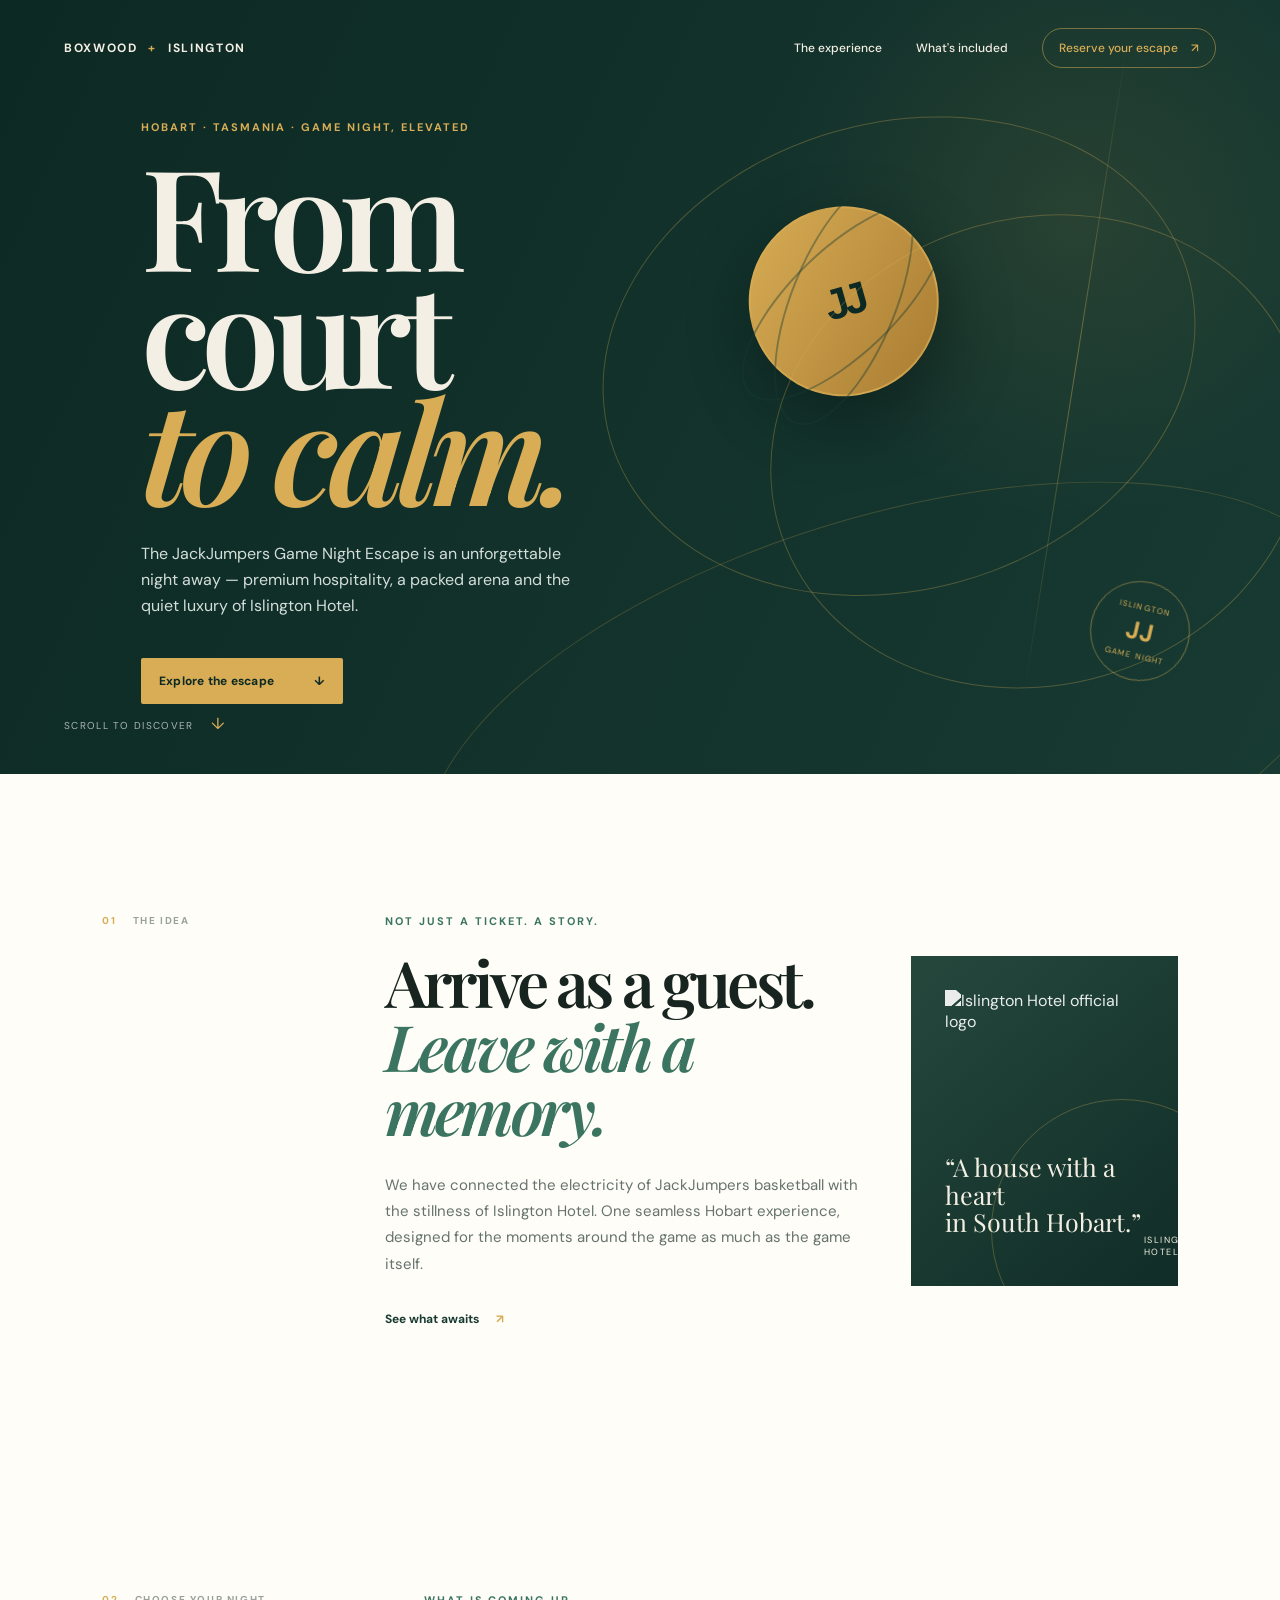
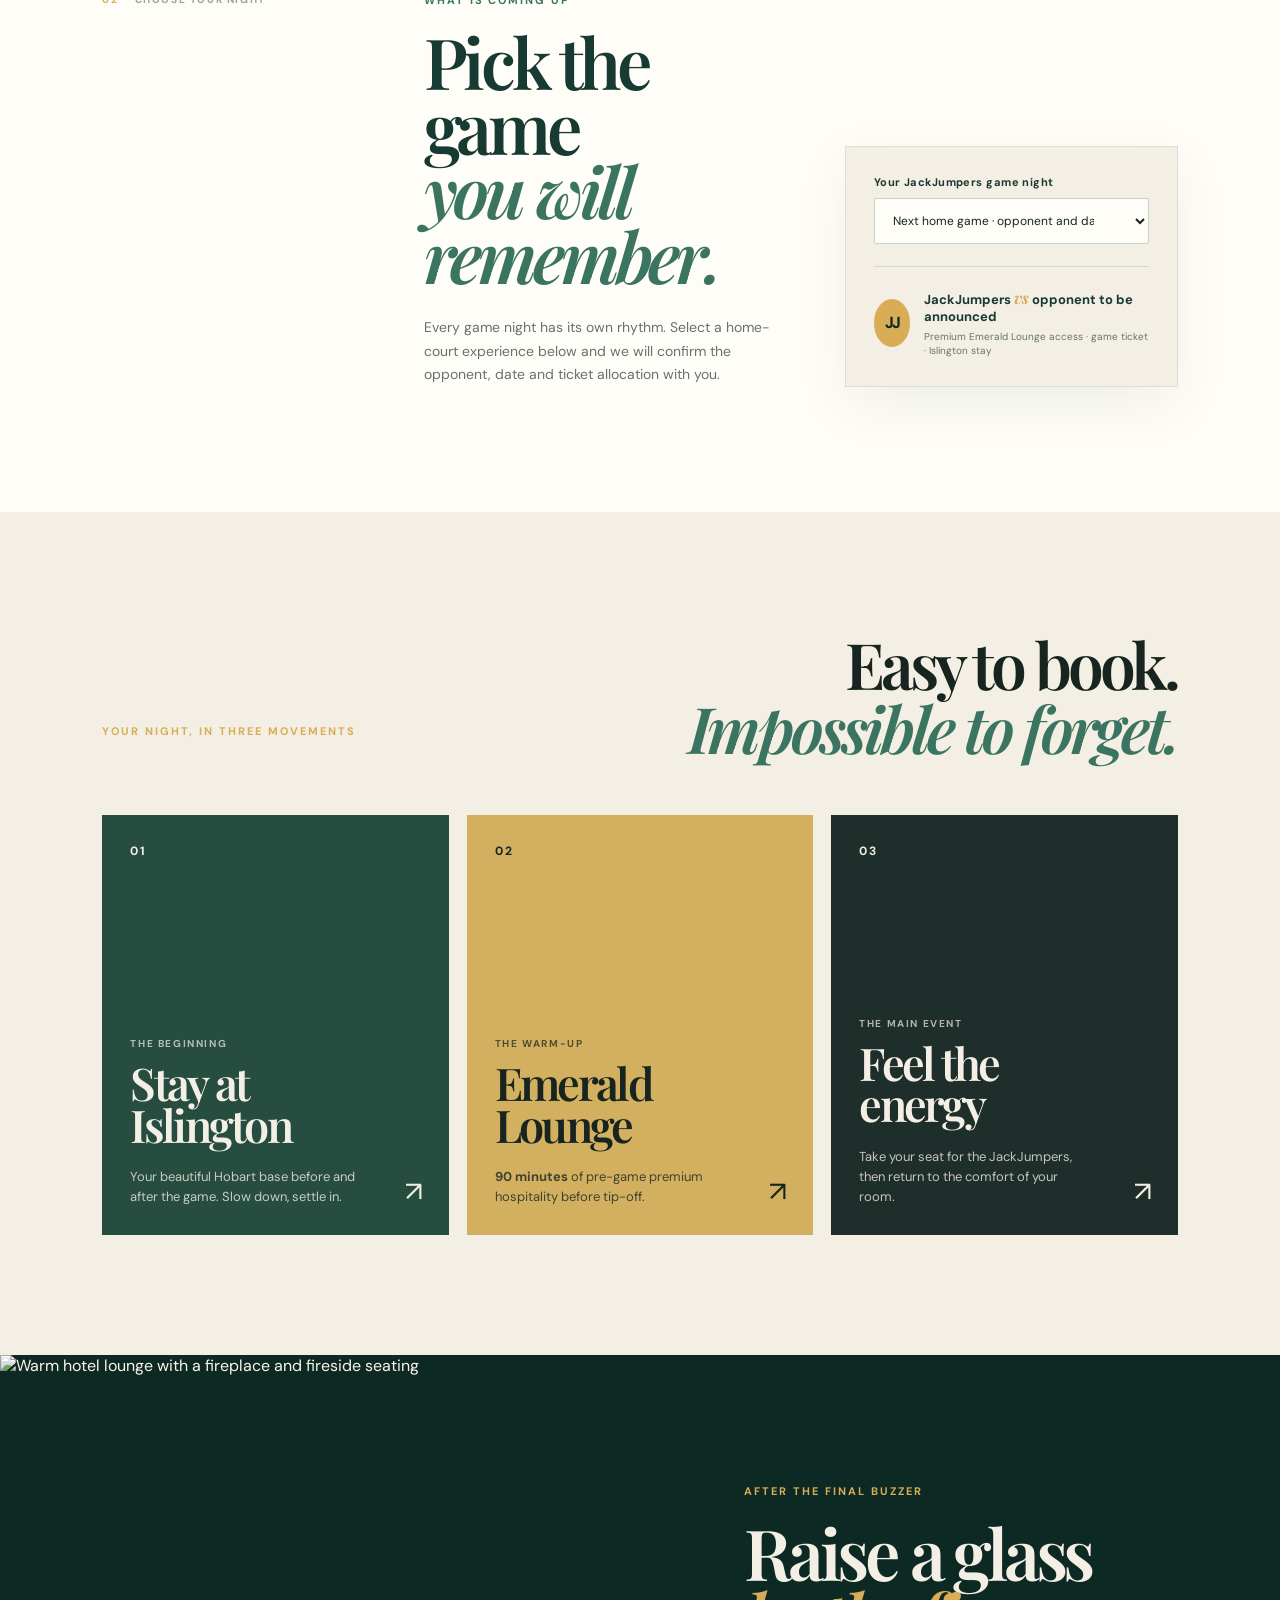
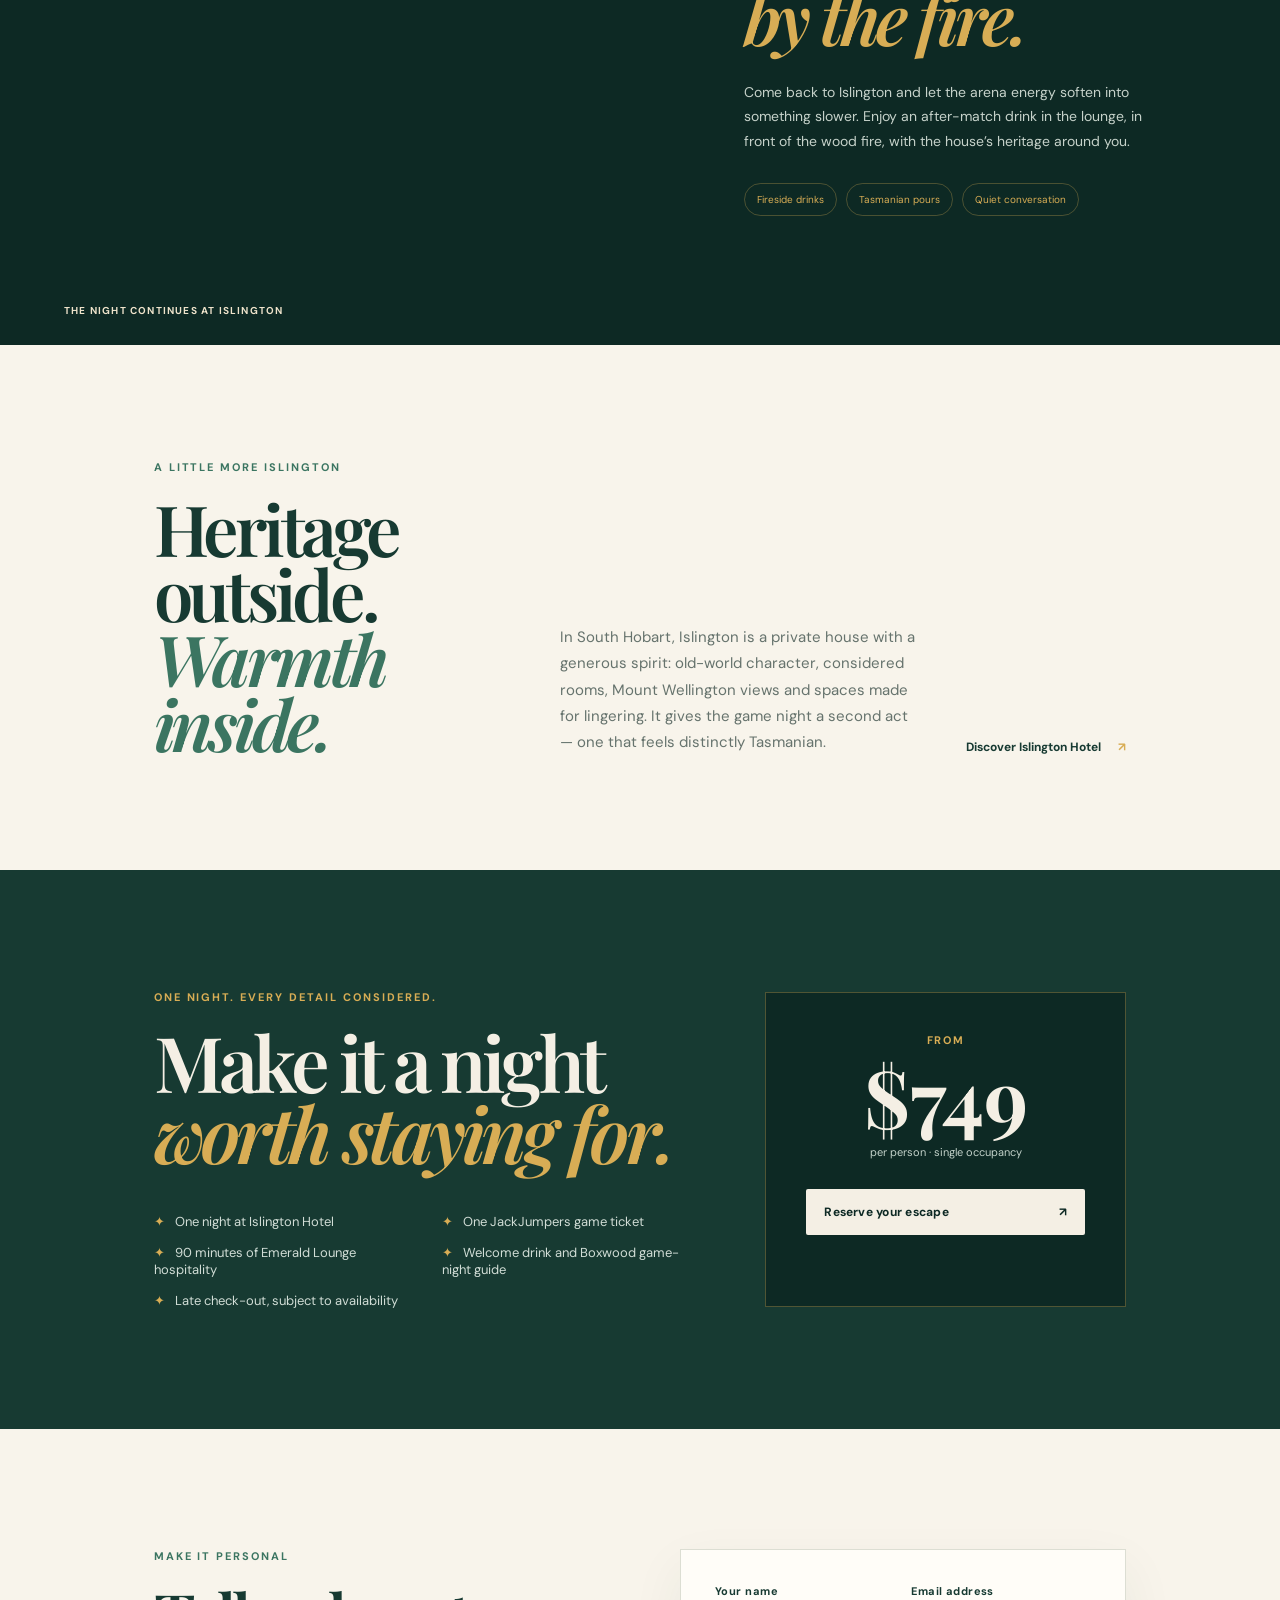
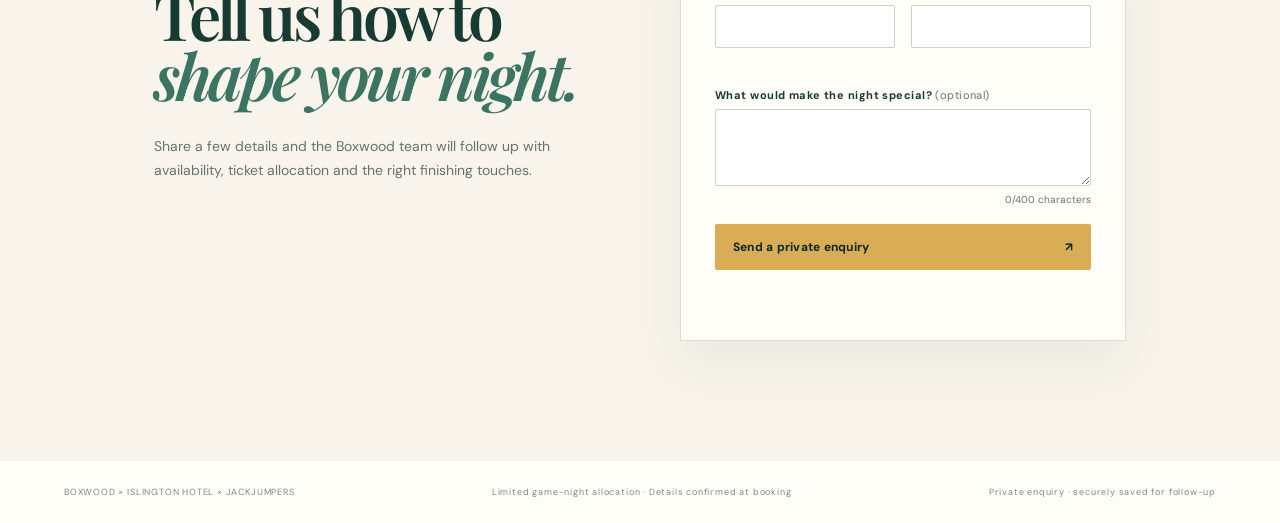
==== index.html @ bf17a595 "Add SQLite enquiry backend Connect the Boxwood booking form to an ASP.NET Core Minimal API with serv" ====
<!doctype html>
<html lang="en">
  <head>
    <meta charset="UTF-8" />
    <meta name="viewport" content="width=device-width, initial-scale=1.0" />
    <meta name="description" content="From Court to Calm — the Boxwood x Islington Hotel JackJumpers Game Night Escape." />
    <title>From Court to Calm | Boxwood x Islington</title>
    <link rel="preconnect" href="https://fonts.googleapis.com" />
    <link rel="preconnect" href="https://fonts.gstatic.com" crossorigin />
    <link href="https://fonts.googleapis.com/css2?family=DM+Sans:wght@400;500;700&family=Playfair+Display:ital,wght@0,600;1,600&display=swap" rel="stylesheet" />
    <link rel="stylesheet" href="styles.css" />
    <script src="https://unpkg.com/lenis@1.3.8/dist/lenis.min.js" defer></script>
    <script src="script.js" defer></script>
  </head>
  <body>
    <header class="site-header">
      <a class="wordmark" href="#top" aria-label="Boxwood home">BOXWOOD <span>+</span> ISLINGTON</a>
      <nav aria-label="Main navigation">
        <a href="#experience">The experience</a>
        <a href="#included">What's included</a>
        <a class="nav-cta" href="#book">Reserve your escape <span>↗</span></a>
      </nav>
      <button class="menu-toggle" aria-label="Open menu" aria-expanded="false">☰</button>
    </header>

    <main id="top">
      <section class="hero">
        <div class="hero-art" aria-hidden="true">
          <div class="ball"><span>JJ</span></div>
          <div class="arc arc-one"></div>
          <div class="arc arc-two"></div>
          <div class="court-line"></div>
        </div>
        <div class="hero-copy reveal">
          <p class="eyebrow">Hobart · Tasmania · Game night, elevated</p>
          <h1>From court<br /><em>to calm.</em></h1>
          <p class="hero-intro">The JackJumpers Game Night Escape is an unforgettable night away — premium hospitality, a packed arena and the quiet luxury of Islington Hotel.</p>
          <a class="button button-gold" href="#book">Explore the escape <span>↓</span></a>
        </div>
        <div class="hero-stamp" aria-hidden="true"><span>ISLINGTON</span><strong>JJ</strong><span>GAME NIGHT</span></div>
        <p class="scroll-note">Scroll to discover <span>↓</span></p>
      </section>

      <section class="experience section-grid reveal" id="experience">
        <div class="section-label"><span>01</span><span>The idea</span></div>
        <div class="experience-copy">
          <p class="eyebrow green">Not just a ticket. A story.</p>
          <h2>Arrive as a guest.<br /><em>Leave with a memory.</em></h2>
          <p>We have connected the electricity of JackJumpers basketball with the stillness of Islington Hotel. One seamless Hobart experience, designed for the moments around the game as much as the game itself.</p>
          <a class="text-link" href="#included">See what awaits <span>↗</span></a>
        </div>
        <div class="islington-card">
          <img src="https://images.squarespace-cdn.com/content/v1/5853554e8419c2efa90587f4/e0ce1698-8dfa-4bff-8adf-97df4ad85c17/logo-mark.png" alt="Islington Hotel official logo" />
          <p>“A house with a heart<br />in South Hobart.”</p>
          <span>ISLINGTON HOTEL</span>
        </div>
      </section>

      <section class="games-section reveal" id="games" aria-labelledby="games-title">
        <div class="section-label"><span>02</span><span>Choose your night</span></div>
        <div class="games-heading">
          <p class="eyebrow green">What is coming up</p>
          <h2 id="games-title">Pick the game<br /><em>you will remember.</em></h2>
          <p>Every game night has its own rhythm. Select a home-court experience below and we will confirm the opponent, date and ticket allocation with you.</p>
        </div>
        <div class="game-picker">
          <label for="game-choice">Your JackJumpers game night</label>
          <select id="game-choice">
            <option value="next">Next home game · opponent and date to be announced</option>
            <option value="future">A future JackJumpers home game · enquire for dates</option>
          </select>
          <div class="game-detail" id="game-detail" aria-live="polite">
            <span class="game-badge">JJ</span>
            <div><strong>JackJumpers <i>vs</i> opponent to be announced</strong><small>Premium Emerald Lounge access · game ticket · Islington stay</small></div>
          </div>
        </div>
      </section>

      <section class="journey" id="included">
        <div class="journey-heading">
          <p class="eyebrow">Your night, in three movements</p>
          <h2>Easy to book.<br /><em>Impossible to forget.</em></h2>
        </div>
        <div class="journey-grid">
          <article class="journey-card card-stay spotlight-card reveal">
            <div class="card-number">01</div>
            <div><p class="card-kicker">The beginning</p><h3>Stay at<br />Islington</h3><p class="card-body">Your beautiful Hobart base before and after the game. Slow down, settle in.</p></div>
            <span class="card-arrow">↗</span>
          </article>
          <article class="journey-card card-lounge spotlight-card reveal">
            <div class="card-number">02</div>
            <div><p class="card-kicker">The warm-up</p><h3>Emerald<br />Lounge</h3><p class="card-body"><strong>90 minutes</strong> of pre-game premium hospitality before tip-off.</p></div>
            <span class="card-arrow">↗</span>
          </article>
          <article class="journey-card card-game spotlight-card reveal">
            <div class="card-number">03</div>
            <div><p class="card-kicker">The main event</p><h3>Feel the<br />energy</h3><p class="card-body">Take your seat for the JackJumpers, then return to the comfort of your room.</p></div>
            <span class="card-arrow">↗</span>
          </article>
        </div>
      </section>

      <section class="fireside-section reveal" aria-labelledby="fireside-title">
        <div class="fireside-image">
          <img src="https://images.unsplash.com/photo-1600566753086-00f18fb6b3ea?auto=format&fit=crop&w=1400&q=85" alt="Warm hotel lounge with a fireplace and fireside seating" />
          <span class="image-caption">The night continues at Islington</span>
        </div>
        <div class="fireside-copy">
          <p class="eyebrow">After the final buzzer</p>
          <h2 id="fireside-title">Raise a glass<br /><em>by the fire.</em></h2>
          <p>Come back to Islington and let the arena energy soften into something slower. Enjoy an after-match drink in the lounge, in front of the wood fire, with the house’s heritage around you.</p>
          <div class="fireside-notes"><span>Fireside drinks</span><span>Tasmanian pours</span><span>Quiet conversation</span></div>
        </div>
      </section>

      <section class="islington-story reveal" aria-labelledby="story-title">
        <div>
          <p class="eyebrow green">A little more Islington</p>
          <h2 id="story-title">Heritage outside.<br /><em>Warmth inside.</em></h2>
        </div>
        <p>In South Hobart, Islington is a private house with a generous spirit: old-world character, considered rooms, Mount Wellington views and spaces made for lingering. It gives the game night a second act — one that feels distinctly Tasmanian.</p>
        <a class="text-link" href="https://www.islingtonhotel.com" target="_blank" rel="noreferrer">Discover Islington Hotel <span>↗</span></a>
      </section>

      <section class="offer reveal" id="book">
        <div>
          <p class="eyebrow">One night. Every detail considered.</p>
          <h2>Make it a night<br /><em>worth staying for.</em></h2>
          <ul>
            <li>One night at Islington Hotel</li>
            <li>One JackJumpers game ticket</li>
            <li>90 minutes of Emerald Lounge hospitality</li>
            <li>Welcome drink and Boxwood game-night guide</li>
            <li>Late check-out, subject to availability</li>
          </ul>
        </div>
        <div class="price-card">
          <span>From</span><strong>$749</strong><small>per person · single occupancy</small>
          <button class="button button-light" type="button" id="reserve-button">Reserve your escape <span>↗</span></button>
          <p class="reserve-message" id="reserve-message" role="status" aria-live="polite"></p>
        </div>
      </section>
      <section class="booking-panel reveal" aria-labelledby="booking-title">
        <div>
          <p class="eyebrow green">Make it personal</p>
          <h2 id="booking-title">Tell us how to<br /><em>shape your night.</em></h2>
          <p class="booking-intro">Share a few details and the Boxwood team will follow up with availability, ticket allocation and the right finishing touches.</p>
        </div>
        <form class="booking-form" id="booking-form" novalidate>
          <div class="field">
            <label for="guest-name">Your name</label>
            <input id="guest-name" name="guestName" autocomplete="name" required minlength="2" maxlength="80" />
            <span class="input-error" id="guest-name-error"></span>
          </div>
          <div class="field">
            <label for="guest-email">Email address</label>
            <input id="guest-email" name="guestEmail" type="email" autocomplete="email" required maxlength="120" />
            <span class="input-error" id="guest-email-error"></span>
          </div>
          <div class="field field-wide">
            <label for="guest-note">What would make the night special? <span>(optional)</span></label>
            <textarea id="guest-note" name="guestNote" rows="3" maxlength="400"></textarea>
            <span class="input-hint"><span id="note-count">0</span>/400 characters</span>
          </div>
          <button class="button button-gold" type="submit">Send a private enquiry <span>↗</span></button>
          <p class="form-status" id="form-status" role="status" aria-live="polite"></p>
        </form>
      </section>
    </main>
    <footer><span>BOXWOOD × ISLINGTON HOTEL × JACKJUMPERS</span><span>Limited game-night allocation · Details confirmed at booking</span><span>Private enquiry · securely saved for follow-up</span></footer>
  </body>
</html>
---- styles.css ----
:root{--ink:#17241f;--forest:#173a32;--deep:#0d2924;--jade:#3b7561;--gold:#d8ad55;--cream:#f4efe4;--paper:#fffdf8;--muted:#66736d;--line:#dcded3}*{box-sizing:border-box}html{scroll-behavior:smooth}body{margin:0;color:var(--ink);background:var(--paper);font-family:"DM Sans",sans-serif}a{color:inherit;text-decoration:none}button{font:inherit}.site-header{position:absolute;z-index:3;top:0;left:0;display:flex;width:100%;align-items:center;justify-content:space-between;padding:28px clamp(22px,5vw,76px);color:var(--cream)}.wordmark{font-size:12px;font-weight:700;letter-spacing:.14em}.wordmark span{margin:0 6px;color:var(--gold)}nav{display:flex;align-items:center;gap:34px;font-size:12px;font-weight:500}nav a{transition:color .2s ease}nav a:hover{color:var(--gold)}.nav-cta{padding:11px 16px;border:1px solid #d8ad5580;border-radius:30px;color:var(--gold)}.nav-cta span{margin-left:10px}.menu-toggle{display:none;color:var(--cream);background:none;border:0;font-size:22px}.hero{position:relative;display:flex;min-height:760px;align-items:center;overflow:hidden;padding:120px clamp(22px,11vw,170px) 70px;color:var(--cream);background:radial-gradient(circle at 84% 28%,#d8ad551a,transparent 25%),linear-gradient(115deg,var(--deep),var(--forest))}.hero:after{position:absolute;right:-7%;bottom:-22%;width:75%;height:55%;border:1px solid #d8ad5538;border-radius:50%;content:"";transform:rotate(-17deg)}.hero-copy{position:relative;z-index:2;width:min(560px,100%)}.eyebrow{margin:0 0 22px;color:var(--gold);font-size:11px;font-weight:700;letter-spacing:.18em;text-transform:uppercase}.eyebrow.green{color:var(--jade)}h1,h2,h3{margin:0;font-family:"Playfair Display",serif;font-weight:600;letter-spacing:-.06em}h1{font-size:clamp(72px,11vw,145px);line-height:.83}h1 em,h2 em{color:var(--gold);font-style:italic}.hero-intro{max-width:450px;margin:34px 0 38px;color:#d4ded8;font-size:16px;line-height:1.65}.button{display:inline-flex;align-items:center;justify-content:space-between;gap:40px;padding:15px 18px;border:0;border-radius:2px;cursor:pointer;font-size:12px;font-weight:700;letter-spacing:.02em;transition:transform .25s ease,background .25s ease,box-shadow .25s ease}.button:hover{transform:translateY(-3px);box-shadow:0 12px 24px #0002}.button-gold{color:var(--deep);background:var(--gold)}.button-gold:hover{background:#ebc875}.hero-art{position:absolute;right:5%;width:min(47vw,650px);height:650px;transform:rotate(-16deg)}.ball{position:absolute;top:16%;left:28%;display:grid;width:190px;height:190px;place-items:center;border:2px solid #d8ad55aa;border-radius:50%;background:linear-gradient(135deg,#d8ad55,#a87b31);box-shadow:0 25px 70px #0005;color:var(--deep);font-family:Arial;font-size:43px;font-weight:800;letter-spacing:-.1em;transition:transform .6s cubic-bezier(.2,.8,.2,1)}.hero:hover .ball{transform:translate(12px,-18px) rotate(18deg)}.ball:before,.ball:after{position:absolute;content:"";border:2px solid #173a3266;border-radius:50%}.ball:before{width:55%;height:140%;transform:rotate(38deg)}.ball:after{width:140%;height:55%;transform:rotate(-28deg)}.arc{position:absolute;border:1px solid #d8ad554d;border-radius:50%}.arc-one{top:5%;left:0;width:100%;height:72%}.arc-two{right:-13%;bottom:3%;width:90%;height:72%}.court-line{position:absolute;top:0;right:22%;width:1px;height:100%;background:linear-gradient(transparent,#d8ad5570,transparent);transform:rotate(25deg)}.hero-stamp{position:absolute;right:7%;bottom:12%;z-index:2;display:flex;width:100px;height:100px;align-items:center;justify-content:center;flex-direction:column;border:1px solid #d8ad5580;border-radius:50%;color:var(--gold);font-size:8px;letter-spacing:.15em;text-align:center;transform:rotate(13deg)}.hero-stamp strong{margin:3px 0;font-size:25px}.scroll-note{position:absolute;bottom:30px;left:clamp(22px,5vw,76px);z-index:2;color:#a9b6af;font-size:10px;letter-spacing:.13em;text-transform:uppercase}.scroll-note span{margin-left:13px;color:var(--gold);font-size:16px}.section-grid{display:grid;grid-template-columns:1fr 2fr 1.1fr;gap:40px;align-items:center;padding:140px clamp(22px,8vw,120px)}.section-label{display:flex;gap:16px;align-self:start;color:#98a19b;font-size:10px;font-weight:700;letter-spacing:.16em;text-transform:uppercase}.section-label span:first-child{color:var(--gold)}.experience-copy h2,.journey-heading h2{font-size:clamp(42px,5vw,70px);line-height:1}.experience-copy h2 em,.journey-heading h2 em{color:var(--jade)}.experience-copy>p:not(.eyebrow){max-width:510px;margin:30px 0;color:var(--muted);font-size:15px;line-height:1.75}.text-link{color:var(--forest);font-size:12px;font-weight:700}.text-link span{margin-left:14px;color:var(--gold)}.islington-card{position:relative;min-height:330px;padding:34px;color:var(--cream);overflow:hidden;background:linear-gradient(140deg,#25483d,#102d27)}.islington-card:after{position:absolute;right:-75px;bottom:-75px;width:260px;height:260px;border:1px solid #d8ad554c;border-radius:50%;content:""}.islington-card img{width:100px;filter:brightness(0) invert(1);opacity:.9}.islington-card p{position:absolute;bottom:50px;margin:0;font-family:"Playfair Display",serif;font-size:25px;line-height:1.1}.islington-card span{position:absolute;bottom:28px;font-size:9px;letter-spacing:.17em}.journey{padding:120px clamp(22px,8vw,120px);background:var(--cream)}.journey-heading{display:flex;align-items:end;justify-content:space-between;margin-bottom:55px}.journey-heading h2{text-align:right}.journey-grid{display:grid;grid-template-columns:repeat(3,1fr);gap:18px}.journey-card{position:relative;display:flex;min-height:420px;flex-direction:column;justify-content:space-between;padding:28px;overflow:hidden;transition:transform .3s ease,box-shadow .3s ease}.journey-card:hover{transform:translateY(-10px);box-shadow:0 22px 35px #173a321c}.card-stay{color:var(--cream);background:#274d40}.card-lounge{color:var(--ink);background:#d2b060}.card-game{color:var(--cream);background:#1e2e2a}.card-number{font-size:12px;font-weight:700;letter-spacing:.15em}.card-kicker{margin:0 0 12px;font-size:10px;font-weight:700;letter-spacing:.16em;text-transform:uppercase;opacity:.7}.journey-card h3{font-size:45px;line-height:.92}.card-body{max-width:230px;margin:22px 0 0;font-size:13px;line-height:1.55;opacity:.78}.card-arrow{position:absolute;right:27px;bottom:25px;font-size:28px;transition:transform .3s}.journey-card:hover .card-arrow{transform:translate(5px,-5px)}.offer{display:grid;grid-template-columns:1.5fr 1fr;gap:70px;align-items:center;padding:120px clamp(22px,12vw,190px);color:var(--cream);background:var(--forest)}.offer h2{font-size:clamp(48px,6vw,84px);line-height:.92}.offer ul{display:grid;grid-template-columns:1fr 1fr;gap:14px 35px;margin:45px 0 0;padding:0;list-style:none;color:#d1ddd6;font-size:13px}.offer li:before{margin-right:10px;color:var(--gold);content:"✦"}.price-card{padding:40px;text-align:center;border:1px solid #d8ad5554;background:#0d2924}.price-card>span{display:block;color:var(--gold);font-size:11px;font-weight:700;letter-spacing:.17em;text-transform:uppercase}.price-card strong{display:block;margin:9px 0;font-family:"Playfair Display",serif;font-size:80px;line-height:1}.price-card small{display:block;color:#c3d2ca;font-size:11px}.button-light{width:100%;margin-top:30px;color:var(--deep);background:var(--cream)}.reserve-message{min-height:16px;margin:15px 0 0;color:var(--gold);font-size:11px}footer{display:flex;flex-wrap:wrap;justify-content:space-between;gap:12px 20px;padding:25px clamp(22px,5vw,76px);color:#7d8982;font-size:9px;letter-spacing:.09em}footer span{max-width:100%;overflow-wrap:anywhere}.booking-panel{display:grid;grid-template-columns:1fr 1fr;gap:80px;align-items:start;padding:120px clamp(22px,12vw,190px);background:#f8f4eb}.booking-panel h2{font-size:clamp(46px,5vw,72px);line-height:.94;color:var(--forest)}.booking-panel h2 em{color:var(--jade)}.booking-intro{max-width:430px;margin:30px 0 0;color:var(--muted);font-size:14px;line-height:1.7}.booking-form{display:grid;grid-template-columns:1fr 1fr;gap:18px 16px;padding:34px;background:var(--paper);border:1px solid var(--line);box-shadow:0 20px 50px #173a3210}.field{display:grid;gap:7px;min-width:0}.field-wide,.booking-form>button,.form-status{grid-column:1/-1}.booking-form label{color:var(--forest);font-size:11px;font-weight:700;letter-spacing:.04em}.booking-form label span{color:var(--muted);font-weight:400}.booking-form input,.booking-form textarea{width:100%;padding:12px 13px;color:var(--ink);background:#fff;border:1px solid #ccd3ca;border-radius:2px;font:inherit;font-size:13px;outline:none;resize:vertical}.booking-form input:focus,.booking-form textarea:focus{border-color:var(--jade);box-shadow:0 0 0 4px #3b75611c}.booking-form input[aria-invalid=true],.booking-form textarea[aria-invalid=true]{border-color:#b34c40}.input-error{min-height:15px;color:#b34c40;font-size:10px}.input-hint{color:var(--muted);font-size:10px;text-align:right}.form-status{min-height:18px;margin:0;color:var(--jade);font-size:11px}.form-status.is-error{color:#b34c40}.price-card button:disabled,.booking-form button:disabled{cursor:not-allowed;opacity:.7}.focus-visible:focus-visible,.button:focus-visible,.nav-cta:focus-visible,a:focus-visible{outline:3px solid #d8ad55;outline-offset:4px}@media(max-width:850px){nav{display:none}.site-header nav.is-open{position:absolute;top:72px;right:22px;display:flex;align-items:stretch;flex-direction:column;gap:18px;padding:20px;background:var(--deep);box-shadow:0 15px 30px #0003}.menu-toggle{display:block}.hero{min-height:700px}.hero-art{right:-34%;opacity:.7}.section-grid{grid-template-columns:1fr;padding-top:90px;padding-bottom:90px}.section-label{margin-bottom:-15px}.islington-card{min-height:260px}.journey-heading{display:block}.journey-heading h2{margin-top:30px;text-align:left}.journey-grid{grid-template-columns:1fr}.journey-card{min-height:330px}.offer,.booking-panel{grid-template-columns:1fr;padding-top:90px;padding-bottom:90px}.price-card{max-width:420px}.offer ul{grid-template-columns:1fr}footer{flex-direction:column;line-height:1.5}}@media(max-width:560px){.booking-form{grid-template-columns:1fr}.booking-form label:nth-of-type(3),.booking-form textarea,.booking-form button,.form-status{grid-column:auto}}@media(max-width:480px){.site-header{padding:22px}.wordmark{font-size:10px}.hero{padding:125px 22px 80px}.hero-art{right:-75%;width:500px}.hero-stamp{right:8%;bottom:8%}h1{font-size:72px}.hero-intro{font-size:14px}.section-grid,.journey,.offer,.booking-panel{padding-right:22px;padding-left:22px}.experience-copy h2,.journey-heading h2,.booking-panel h2{font-size:44px}.journey-card h3{font-size:40px}}
@media(prefers-reduced-motion:reduce){html{scroll-behavior:auto}*,*:before,*:after{transition-duration:.01ms!important;animation-duration:.01ms!important;animation-iteration-count:1!important}}
footer{flex-wrap:wrap;gap:12px 20px}footer span{max-width:100%;overflow-wrap:anywhere}
@media(max-width:850px){.games-section{grid-template-columns:1fr;padding-top:90px;padding-bottom:90px}.game-picker{max-width:620px}.fireside-section{grid-template-columns:1fr}.fireside-image{min-height:390px}.fireside-copy{padding:75px 22px}.islington-story{grid-template-columns:1fr;gap:28px;padding-top:85px;padding-bottom:85px}.islington-story .text-link{white-space:normal}}
html,body{overflow-x:clip}
.games-section{display:grid;grid-template-columns:.8fr 1.1fr 1fr;gap:55px;align-items:end;padding:125px clamp(22px,8vw,120px);background:#fffdf8}.games-heading h2,.fireside-copy h2,.islington-story h2{font-size:clamp(46px,5.5vw,78px);line-height:.92;color:var(--forest)}.games-heading h2 em,.fireside-copy h2 em,.islington-story h2 em{color:var(--jade)}.games-heading>p:last-child{max-width:390px;margin:28px 0 0;color:var(--muted);font-size:14px;line-height:1.7}.game-picker{padding:28px;background:var(--cream);border:1px solid var(--line);box-shadow:0 18px 50px #173a3212}.game-picker label{display:block;margin-bottom:9px;color:var(--forest);font-size:11px;font-weight:700;letter-spacing:.04em}.game-picker select{width:100%;padding:13px 38px 13px 14px;color:var(--ink);background:var(--paper);border:1px solid #c9d1c8;border-radius:2px;font:inherit;font-size:12px}.game-detail{display:flex;align-items:center;gap:14px;margin-top:22px;padding-top:20px;border-top:1px solid #d1d8cf}.game-badge{display:grid;width:48px;height:48px;place-items:center;color:var(--deep);border-radius:50%;background:var(--gold);font-weight:800;letter-spacing:-.1em}.game-detail strong{display:block;color:var(--forest);font-size:13px}.game-detail i{color:var(--gold);font-family:"Playfair Display",serif;font-size:16px}.game-detail small{display:block;margin-top:5px;color:var(--muted);font-size:10px;line-height:1.4}.fireside-section{display:grid;grid-template-columns:1.1fr .9fr;min-height:590px;background:var(--deep);color:var(--cream)}.fireside-image{position:relative;min-height:480px;overflow:hidden}.fireside-image:after{position:absolute;inset:0;background:linear-gradient(90deg,transparent 60%,var(--deep)),linear-gradient(0deg,#0d2924aa,transparent 40%);content:""}.fireside-image img{width:100%;height:100%;object-fit:cover;filter:saturate(.75) sepia(.12);transition:transform 1.1s cubic-bezier(.22,1,.36,1)}.fireside-section:hover .fireside-image img{transform:scale(1.06)}.image-caption{position:absolute;z-index:1;bottom:28px;left:clamp(22px,5vw,76px);color:#eee3cb;font-size:10px;font-weight:700;letter-spacing:.12em;text-transform:uppercase}.fireside-copy{display:flex;justify-content:center;flex-direction:column;padding:80px clamp(30px,7vw,110px) 80px 40px}.fireside-copy h2{color:var(--cream)}.fireside-copy h2 em{color:var(--gold)}.fireside-copy>p:not(.eyebrow){max-width:420px;margin:30px 0;color:#c6d2ca;font-size:14px;line-height:1.75}.fireside-notes{display:flex;flex-wrap:wrap;gap:9px}.fireside-notes span{padding:9px 12px;color:var(--gold);border:1px solid #d8ad554d;border-radius:30px;font-size:10px}.islington-story{display:grid;grid-template-columns:1fr 1fr auto;gap:50px;align-items:end;padding:115px clamp(22px,12vw,190px);background:#f8f4eb}.islington-story>p{max-width:430px;margin:0;color:var(--muted);font-size:15px;line-height:1.75}.islington-story .text-link{white-space:nowrap}
.hero-copy.reveal.is-visible .eyebrow,.hero-copy.reveal.is-visible h1,.hero-copy.reveal.is-visible .hero-intro,.hero-copy.reveal.is-visible .button{animation:motion-rise .8s cubic-bezier(.22,1,.36,1) both}.hero-copy.reveal.is-visible h1{animation-delay:.08s}.hero-copy.reveal.is-visible .hero-intro{animation-delay:.16s}.hero-copy.reveal.is-visible .button{animation-delay:.24s}.ball{animation:ball-float 6s ease-in-out infinite}.hero-stamp{animation:stamp-in 1.2s cubic-bezier(.22,1,.36,1) .4s both}@keyframes motion-rise{from{opacity:0;transform:translateY(18px)}to{opacity:1;transform:none}}@keyframes ball-float{0%,100%{margin-top:0}50%{margin-top:-12px}}@keyframes stamp-in{from{opacity:0;transform:rotate(-8deg) scale(.75)}to{opacity:1;transform:rotate(13deg) scale(1)}}
.reveal{opacity:0;transform:translateY(24px);transition:opacity .8s cubic-bezier(.22,1,.36,1),transform .8s cubic-bezier(.22,1,.36,1)}.reveal.is-visible{opacity:1;transform:none}.spotlight-card{--spot-x:50%;--spot-y:50%;isolation:isolate}.spotlight-card:before{position:absolute;z-index:-1;inset:0;background:radial-gradient(circle at var(--spot-x) var(--spot-y),rgba(255,255,255,.2),transparent 34%);content:"";opacity:0;transition:opacity .3s ease}.spotlight-card:hover:before{opacity:1}.spotlight-card:hover{transform:perspective(900px) rotateX(var(--tilt-y,0deg)) rotateY(var(--tilt-x,0deg)) translateY(-10px)}.hero-copy .button,.price-card .button,.booking-form .button{transition:transform .25s cubic-bezier(.22,1,.36,1),background .25s ease,box-shadow .25s ease}.islington-card{transition:transform .45s cubic-bezier(.22,1,.36,1),box-shadow .45s ease}.islington-card:hover{transform:translateY(-8px) rotate(1deg);box-shadow:0 26px 45px #173a3230}
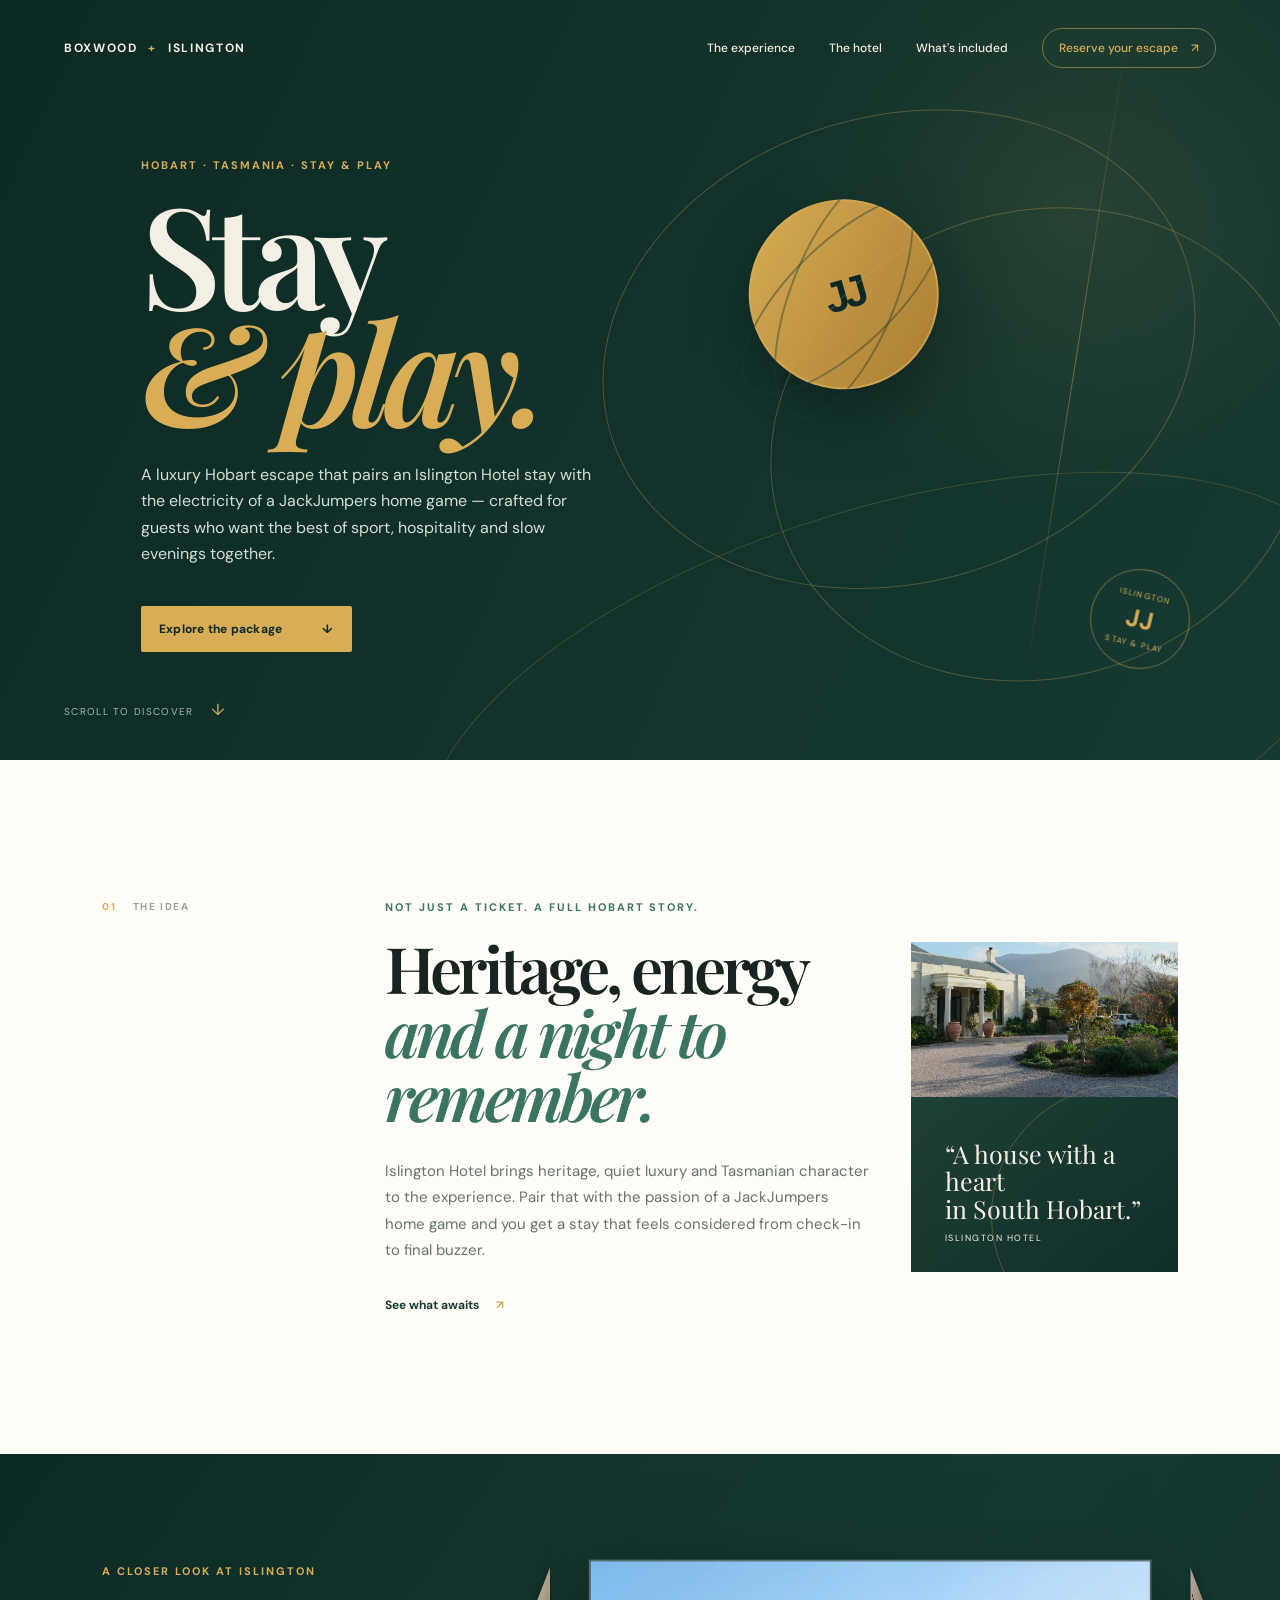
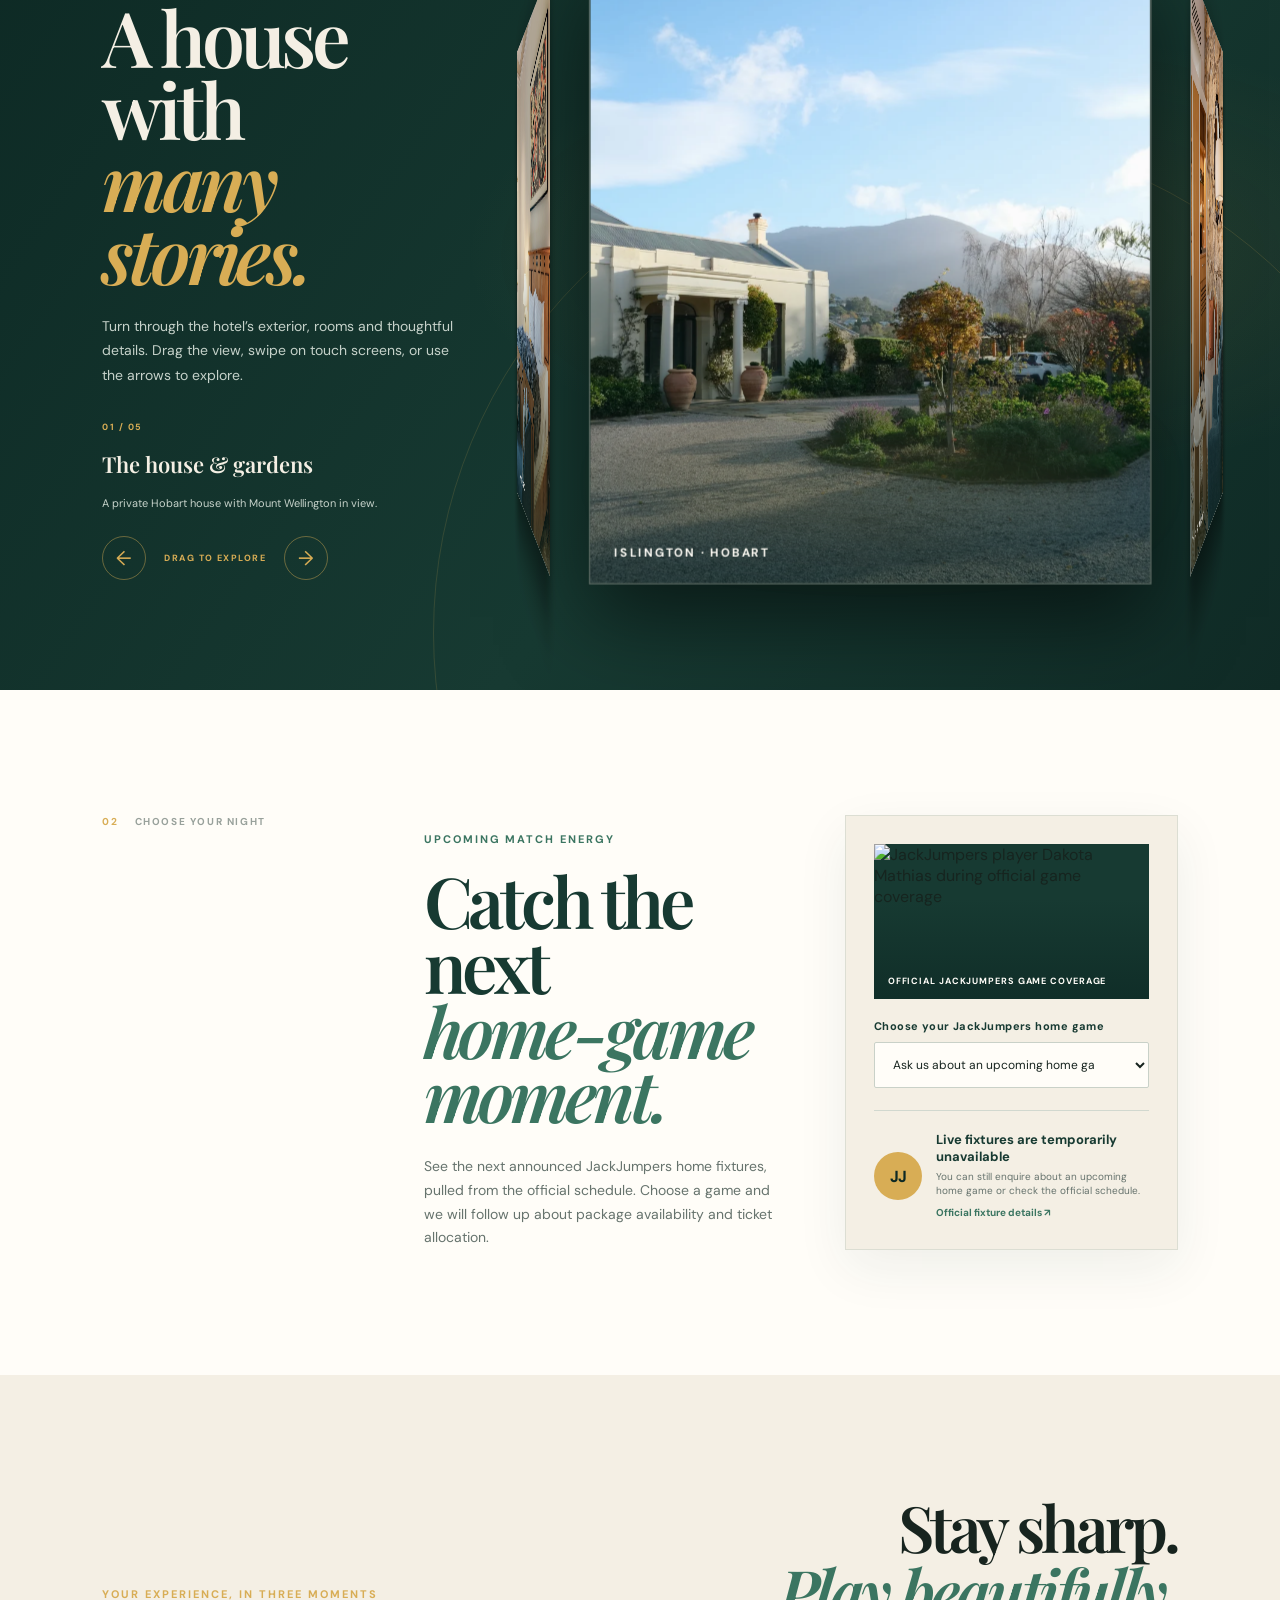
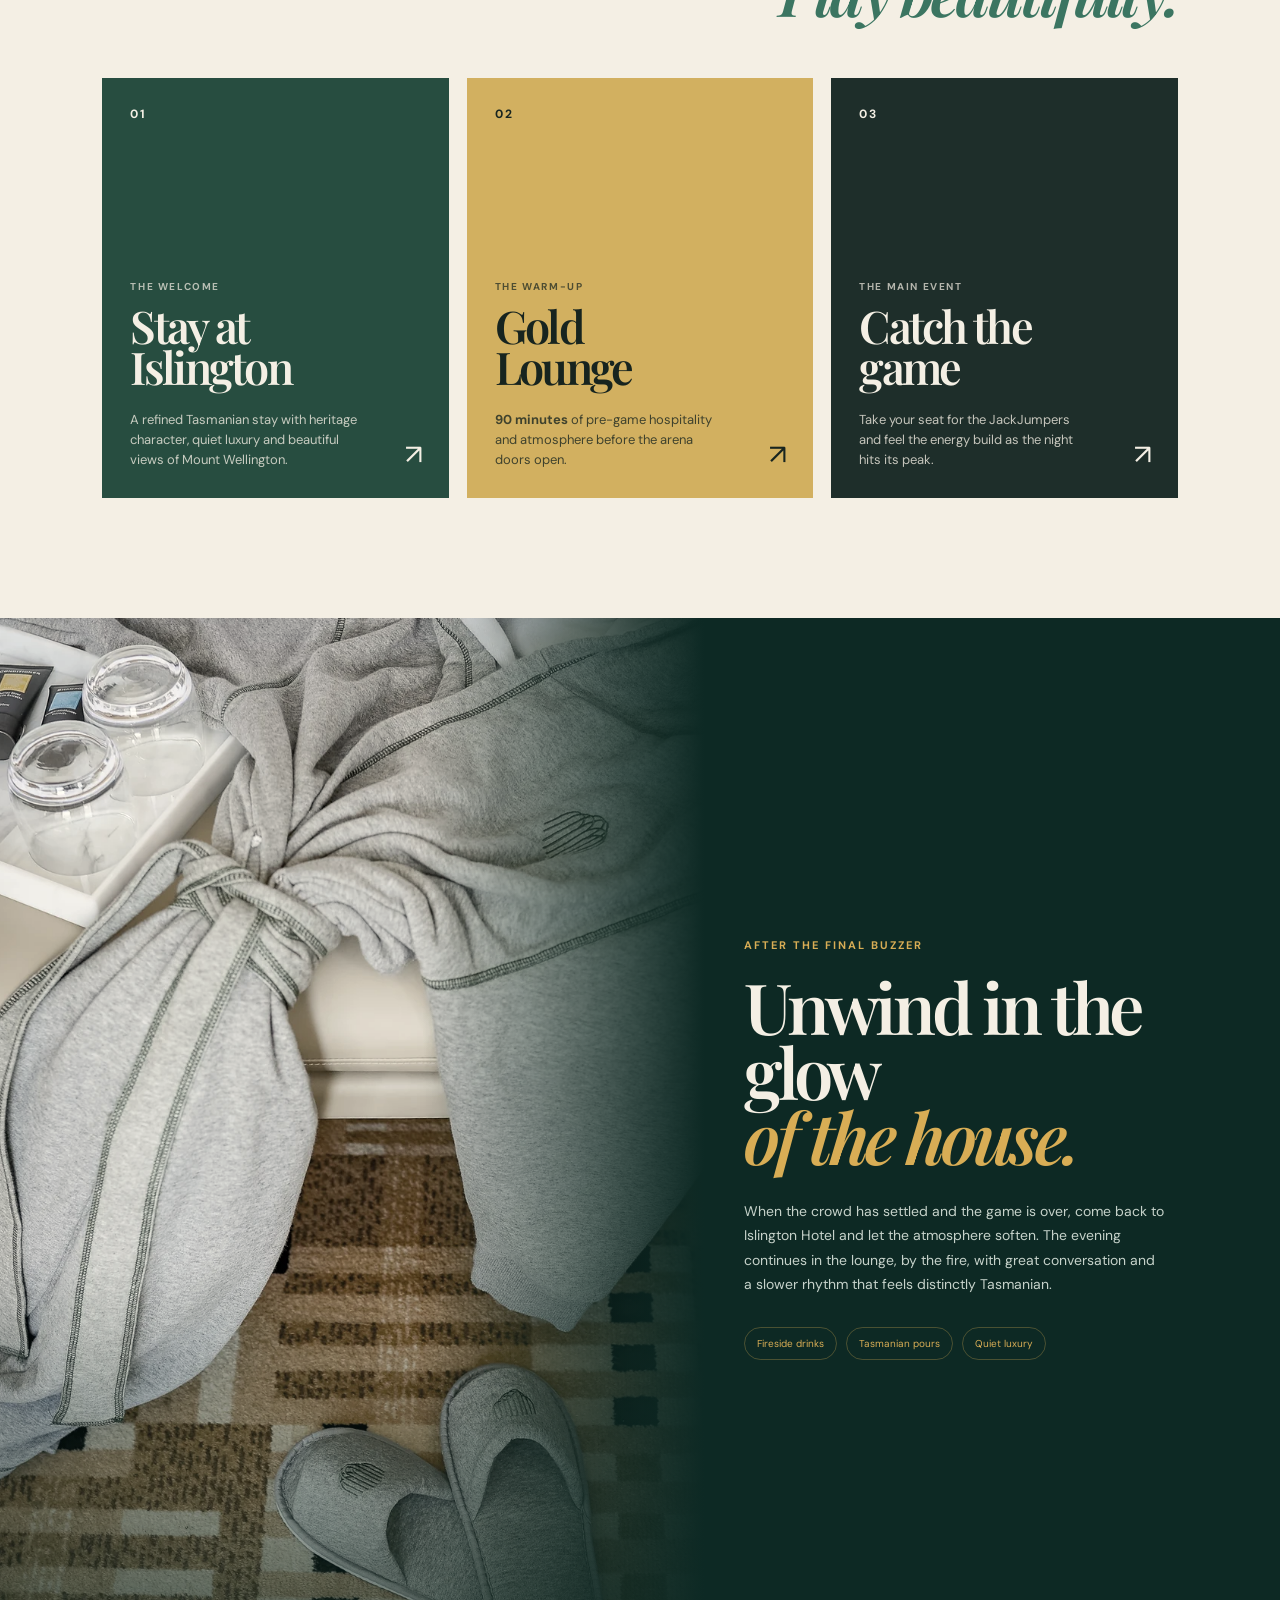
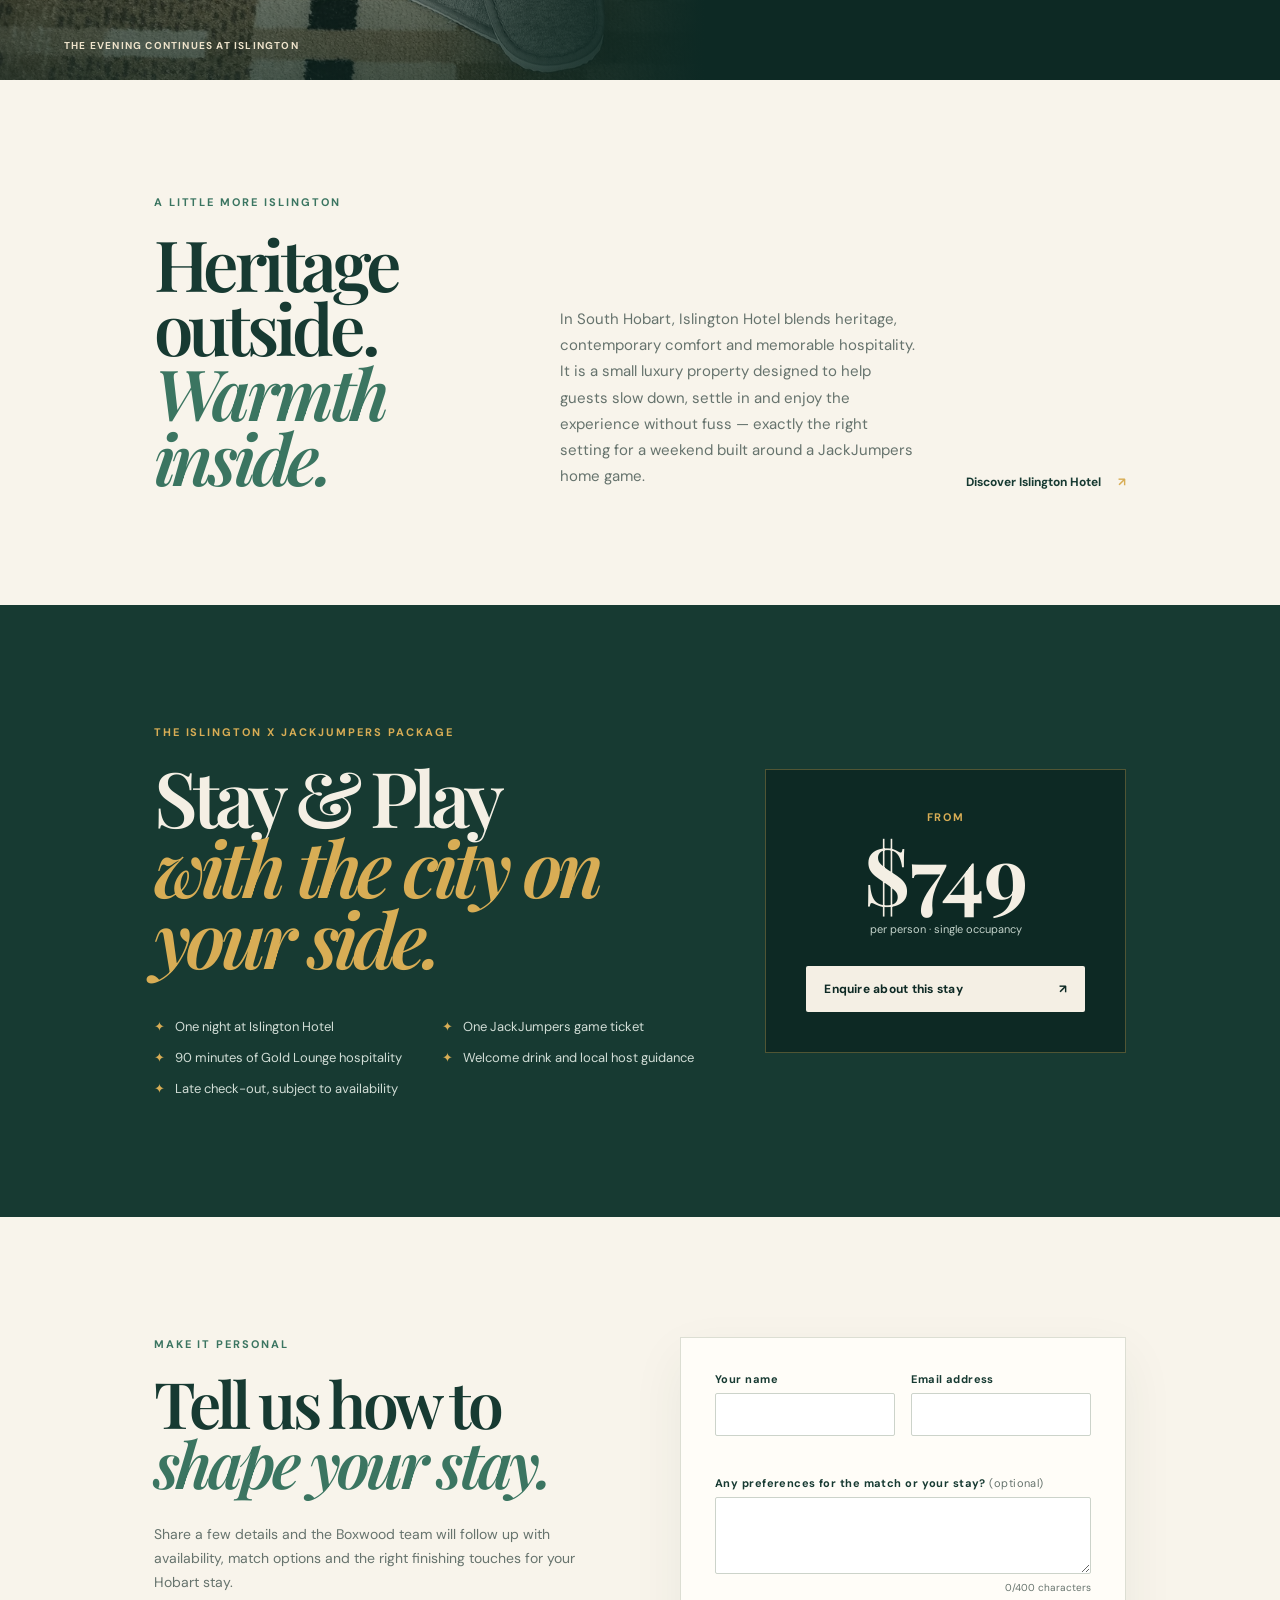
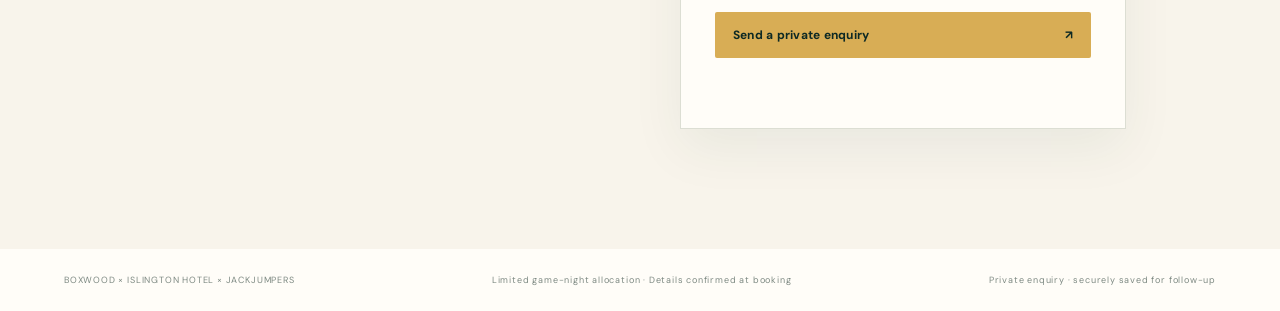
==== commit 00545fda: "Add live fixtures and Islington photo tour Connect upcoming home games and guest enquiries, replace " ====
--- a/index.html
+++ b/index.html
@@ -3,20 +3,22 @@
   <head>
     <meta charset="UTF-8" />
     <meta name="viewport" content="width=device-width, initial-scale=1.0" />
-    <meta name="description" content="From Court to Calm — the Boxwood x Islington Hotel JackJumpers Game Night Escape." />
-    <title>From Court to Calm | Boxwood x Islington</title>
+    <title>Stay & Play | Boxwood x Islington Hotel</title>
+    <meta name="description" content="Stay & Play — a luxury Hobart package combining an Islington Hotel stay with a JackJumpers home-game experience." />
     <link rel="preconnect" href="https://fonts.googleapis.com" />
     <link rel="preconnect" href="https://fonts.gstatic.com" crossorigin />
     <link href="https://fonts.googleapis.com/css2?family=DM+Sans:wght@400;500;700&family=Playfair+Display:ital,wght@0,600;1,600&display=swap" rel="stylesheet" />
-    <link rel="stylesheet" href="styles.css" />
+    <link rel="stylesheet" href="styles.css?v=20260927-hotel" />
+    <link rel="stylesheet" href="hotel-explorer.css?v=20260927-hotel" />
     <script src="https://unpkg.com/lenis@1.3.8/dist/lenis.min.js" defer></script>
-    <script src="script.js" defer></script>
+    <script src="script.js?v=20260927-hotel" defer></script>
   </head>
   <body>
     <header class="site-header">
       <a class="wordmark" href="#top" aria-label="Boxwood home">BOXWOOD <span>+</span> ISLINGTON</a>
       <nav aria-label="Main navigation">
         <a href="#experience">The experience</a>
+        <a href="#hotel">The hotel</a>
         <a href="#included">What's included</a>
         <a class="nav-cta" href="#book">Reserve your escape <span>↗</span></a>
       </nav>
@@ -32,69 +34,117 @@
           <div class="court-line"></div>
         </div>
         <div class="hero-copy reveal">
-          <p class="eyebrow">Hobart · Tasmania · Game night, elevated</p>
-          <h1>From court<br /><em>to calm.</em></h1>
-          <p class="hero-intro">The JackJumpers Game Night Escape is an unforgettable night away — premium hospitality, a packed arena and the quiet luxury of Islington Hotel.</p>
-          <a class="button button-gold" href="#book">Explore the escape <span>↓</span></a>
-        </div>
-        <div class="hero-stamp" aria-hidden="true"><span>ISLINGTON</span><strong>JJ</strong><span>GAME NIGHT</span></div>
+          <p class="eyebrow">Hobart · Tasmania · Stay & Play</p>
+          <h1>Stay<br /><em>&amp; play.</em></h1>
+          <p class="hero-intro">A luxury Hobart escape that pairs an Islington Hotel stay with the electricity of a JackJumpers home game — crafted for guests who want the best of sport, hospitality and slow evenings together.</p>
+          <a class="button button-gold" href="#book">Explore the package <span>↓</span></a>
+        </div>
+        <div class="hero-stamp" aria-hidden="true"><span>ISLINGTON</span><strong>JJ</strong><span>STAY & PLAY</span></div>
         <p class="scroll-note">Scroll to discover <span>↓</span></p>
       </section>
 
       <section class="experience section-grid reveal" id="experience">
         <div class="section-label"><span>01</span><span>The idea</span></div>
         <div class="experience-copy">
-          <p class="eyebrow green">Not just a ticket. A story.</p>
-          <h2>Arrive as a guest.<br /><em>Leave with a memory.</em></h2>
-          <p>We have connected the electricity of JackJumpers basketball with the stillness of Islington Hotel. One seamless Hobart experience, designed for the moments around the game as much as the game itself.</p>
+          <p class="eyebrow green">Not just a ticket. A full Hobart story.</p>
+          <h2>Heritage, energy<br /><em>and a night to remember.</em></h2>
+          <p>Islington Hotel brings heritage, quiet luxury and Tasmanian character to the experience. Pair that with the passion of a JackJumpers home game and you get a stay that feels considered from check-in to final buzzer.</p>
           <a class="text-link" href="#included">See what awaits <span>↗</span></a>
         </div>
         <div class="islington-card">
-          <img src="https://images.squarespace-cdn.com/content/v1/5853554e8419c2efa90587f4/e0ce1698-8dfa-4bff-8adf-97df4ad85c17/logo-mark.png" alt="Islington Hotel official logo" />
+          <img src="assets/islington/islington-exterior.webp" alt="Islington Hotel exterior among its gardens with Mount Wellington beyond" />
           <p>“A house with a heart<br />in South Hobart.”</p>
           <span>ISLINGTON HOTEL</span>
+        </div>
+      </section>
+
+      <section class="hotel-explorer" id="hotel" aria-labelledby="hotel-title">
+        <div class="hotel-explorer-copy">
+          <p class="eyebrow">A closer look at Islington</p>
+          <h2 id="hotel-title">A house with<br /><em>many stories.</em></h2>
+          <p>Turn through the hotel’s exterior, rooms and thoughtful details. Drag the view, swipe on touch screens, or use the arrows to explore.</p>
+          <div class="hotel-view-caption" aria-live="polite">
+            <span id="hotel-view-index">01 / 05</span>
+            <strong id="hotel-view-title">The house & gardens</strong>
+            <small id="hotel-view-description">A private Hobart house with Mount Wellington in view.</small>
+          </div>
+          <div class="hotel-view-controls">
+            <button class="hotel-view-button" id="hotel-view-previous" type="button" aria-label="Previous Islington view">←</button>
+            <span>DRAG TO EXPLORE</span>
+            <button class="hotel-view-button" id="hotel-view-next" type="button" aria-label="Next Islington view">→</button>
+          </div>
+        </div>
+        <div class="hotel-viewer" id="hotel-viewer" role="group" aria-label="Interactive 3D photo tour of Islington Hotel" tabindex="0">
+          <div class="hotel-viewer-scene">
+            <div class="hotel-photo-ring" id="hotel-photo-ring">
+              <figure class="hotel-photo-card" data-title="The house & gardens" data-description="A private Hobart house with Mount Wellington in view.">
+                <img src="assets/islington/islington-exterior.webp" alt="Islington Hotel exterior and garden, with Mount Wellington in the distance" />
+                <figcaption>ISLINGTON · HOBART</figcaption>
+              </figure>
+              <figure class="hotel-photo-card" data-title="The Courtyard Suite" data-description="Stone, timber and a quiet corner to settle into.">
+                <img src="assets/islington/courtyard-suite.webp" alt="The Courtyard Suite sitting room with heritage stone wall and warm timber" />
+                <figcaption>THE COURTYARD SUITE</figcaption>
+              </figure>
+              <figure class="hotel-photo-card" data-title="The Garden Suite" data-description="Unhurried mornings, garden light and a glass shared.">
+                <img src="assets/islington/garden-suite.webp" alt="The Garden Suite lounge with a Tasmanian garden view" />
+                <figcaption>THE GARDEN SUITE</figcaption>
+              </figure>
+              <figure class="hotel-photo-card" data-title="The Wellington Room" data-description="A considered room framed by soft light and mountain views.">
+                <img src="assets/islington/wellington-room.webp" alt="The Wellington Room with a king bed and soft morning light" />
+                <figcaption>THE WELLINGTON ROOM</figcaption>
+              </figure>
+              <figure class="hotel-photo-card" data-title="The Signature Room" data-description="A distinctive retreat with art, colour and thoughtful detail.">
+                <img src="assets/islington/signature-room.webp" alt="The Signature Room with a king bed and colourful Tasmanian artwork" />
+                <figcaption>THE SIGNATURE ROOM</figcaption>
+              </figure>
+            </div>
+          </div>
+          <div class="hotel-viewer-glow" aria-hidden="true"></div>
         </div>
       </section>
 
       <section class="games-section reveal" id="games" aria-labelledby="games-title">
         <div class="section-label"><span>02</span><span>Choose your night</span></div>
         <div class="games-heading">
-          <p class="eyebrow green">What is coming up</p>
-          <h2 id="games-title">Pick the game<br /><em>you will remember.</em></h2>
-          <p>Every game night has its own rhythm. Select a home-court experience below and we will confirm the opponent, date and ticket allocation with you.</p>
+          <p class="eyebrow green">Upcoming match energy</p>
+          <h2 id="games-title">Catch the next<br /><em>home-game moment.</em></h2>
+          <p>See the next announced JackJumpers home fixtures, pulled from the official schedule. Choose a game and we will follow up about package availability and ticket allocation.</p>
         </div>
         <div class="game-picker">
-          <label for="game-choice">Your JackJumpers game night</label>
+          <figure class="game-photo">
+            <img src="https://cdn.prod.website-files.com/689d6c46a57191b7ca73fe9d/6ab3ca2bf5774112c0fec5bf_Dakota%20Mathias.jpg" alt="JackJumpers player Dakota Mathias during official game coverage" loading="lazy" />
+            <figcaption>Official JackJumpers game coverage</figcaption>
+          </figure>
+          <label for="game-choice">Choose your JackJumpers home game</label>
           <select id="game-choice">
-            <option value="next">Next home game · opponent and date to be announced</option>
-            <option value="future">A future JackJumpers home game · enquire for dates</option>
+            <option value="">Loading official fixtures…</option>
           </select>
           <div class="game-detail" id="game-detail" aria-live="polite">
             <span class="game-badge">JJ</span>
-            <div><strong>JackJumpers <i>vs</i> opponent to be announced</strong><small>Premium Emerald Lounge access · game ticket · Islington stay</small></div>
+            <div><strong>Checking the JackJumpers schedule…</strong><small>Upcoming home fixtures will appear here.</small></div>
           </div>
         </div>
       </section>
 
       <section class="journey" id="included">
         <div class="journey-heading">
-          <p class="eyebrow">Your night, in three movements</p>
-          <h2>Easy to book.<br /><em>Impossible to forget.</em></h2>
+          <p class="eyebrow">Your experience, in three moments</p>
+          <h2>Stay sharp.<br /><em>Play beautifully.</em></h2>
         </div>
         <div class="journey-grid">
           <article class="journey-card card-stay spotlight-card reveal">
             <div class="card-number">01</div>
-            <div><p class="card-kicker">The beginning</p><h3>Stay at<br />Islington</h3><p class="card-body">Your beautiful Hobart base before and after the game. Slow down, settle in.</p></div>
+            <div><p class="card-kicker">The welcome</p><h3>Stay at<br />Islington</h3><p class="card-body">A refined Tasmanian stay with heritage character, quiet luxury and beautiful views of Mount Wellington.</p></div>
             <span class="card-arrow">↗</span>
           </article>
           <article class="journey-card card-lounge spotlight-card reveal">
             <div class="card-number">02</div>
-            <div><p class="card-kicker">The warm-up</p><h3>Emerald<br />Lounge</h3><p class="card-body"><strong>90 minutes</strong> of pre-game premium hospitality before tip-off.</p></div>
+            <div><p class="card-kicker">The warm-up</p><h3>Gold<br />Lounge</h3><p class="card-body"><strong>90 minutes</strong> of pre-game hospitality and atmosphere before the arena doors open.</p></div>
             <span class="card-arrow">↗</span>
           </article>
           <article class="journey-card card-game spotlight-card reveal">
             <div class="card-number">03</div>
-            <div><p class="card-kicker">The main event</p><h3>Feel the<br />energy</h3><p class="card-body">Take your seat for the JackJumpers, then return to the comfort of your room.</p></div>
+            <div><p class="card-kicker">The main event</p><h3>Catch the<br />game</h3><p class="card-body">Take your seat for the JackJumpers and feel the energy build as the night hits its peak.</p></div>
             <span class="card-arrow">↗</span>
           </article>
         </div>
@@ -102,14 +152,14 @@
 
       <section class="fireside-section reveal" aria-labelledby="fireside-title">
         <div class="fireside-image">
-          <img src="https://images.unsplash.com/photo-1600566753086-00f18fb6b3ea?auto=format&fit=crop&w=1400&q=85" alt="Warm hotel lounge with a fireplace and fireside seating" />
-          <span class="image-caption">The night continues at Islington</span>
+          <img src="assets/islington/lounge.webp" alt="A warmly lit Islington suite set for a relaxed evening with wine and Tasmanian produce" />
+          <span class="image-caption">The evening continues at Islington</span>
         </div>
         <div class="fireside-copy">
           <p class="eyebrow">After the final buzzer</p>
-          <h2 id="fireside-title">Raise a glass<br /><em>by the fire.</em></h2>
-          <p>Come back to Islington and let the arena energy soften into something slower. Enjoy an after-match drink in the lounge, in front of the wood fire, with the house’s heritage around you.</p>
-          <div class="fireside-notes"><span>Fireside drinks</span><span>Tasmanian pours</span><span>Quiet conversation</span></div>
+          <h2 id="fireside-title">Unwind in the glow<br /><em>of the house.</em></h2>
+          <p>When the crowd has settled and the game is over, come back to Islington Hotel and let the atmosphere soften. The evening continues in the lounge, by the fire, with great conversation and a slower rhythm that feels distinctly Tasmanian.</p>
+          <div class="fireside-notes"><span>Fireside drinks</span><span>Tasmanian pours</span><span>Quiet luxury</span></div>
         </div>
       </section>
 
@@ -118,33 +168,32 @@
           <p class="eyebrow green">A little more Islington</p>
           <h2 id="story-title">Heritage outside.<br /><em>Warmth inside.</em></h2>
         </div>
-        <p>In South Hobart, Islington is a private house with a generous spirit: old-world character, considered rooms, Mount Wellington views and spaces made for lingering. It gives the game night a second act — one that feels distinctly Tasmanian.</p>
+        <p>In South Hobart, Islington Hotel blends heritage, contemporary comfort and memorable hospitality. It is a small luxury property designed to help guests slow down, settle in and enjoy the experience without fuss — exactly the right setting for a weekend built around a JackJumpers home game.</p>
         <a class="text-link" href="https://www.islingtonhotel.com" target="_blank" rel="noreferrer">Discover Islington Hotel <span>↗</span></a>
       </section>
 
       <section class="offer reveal" id="book">
         <div>
-          <p class="eyebrow">One night. Every detail considered.</p>
-          <h2>Make it a night<br /><em>worth staying for.</em></h2>
+          <p class="eyebrow">The Islington x JackJumpers package</p>
+          <h2>Stay &amp; Play<br /><em>with the city on your side.</em></h2>
           <ul>
             <li>One night at Islington Hotel</li>
             <li>One JackJumpers game ticket</li>
-            <li>90 minutes of Emerald Lounge hospitality</li>
-            <li>Welcome drink and Boxwood game-night guide</li>
+            <li>90 minutes of Gold Lounge hospitality</li>
+            <li>Welcome drink and local host guidance</li>
             <li>Late check-out, subject to availability</li>
           </ul>
         </div>
         <div class="price-card">
           <span>From</span><strong>$749</strong><small>per person · single occupancy</small>
-          <button class="button button-light" type="button" id="reserve-button">Reserve your escape <span>↗</span></button>
-          <p class="reserve-message" id="reserve-message" role="status" aria-live="polite"></p>
+          <a class="button button-light" href="#booking-form">Enquire about this stay <span>↗</span></a>
         </div>
       </section>
       <section class="booking-panel reveal" aria-labelledby="booking-title">
         <div>
           <p class="eyebrow green">Make it personal</p>
-          <h2 id="booking-title">Tell us how to<br /><em>shape your night.</em></h2>
-          <p class="booking-intro">Share a few details and the Boxwood team will follow up with availability, ticket allocation and the right finishing touches.</p>
+          <h2 id="booking-title">Tell us how to<br /><em>shape your stay.</em></h2>
+          <p class="booking-intro">Share a few details and the Boxwood team will follow up with availability, match options and the right finishing touches for your Hobart stay.</p>
         </div>
         <form class="booking-form" id="booking-form" novalidate>
           <div class="field">
@@ -158,7 +207,7 @@
             <span class="input-error" id="guest-email-error"></span>
           </div>
           <div class="field field-wide">
-            <label for="guest-note">What would make the night special? <span>(optional)</span></label>
+            <label for="guest-note">Any preferences for the match or your stay? <span>(optional)</span></label>
             <textarea id="guest-note" name="guestNote" rows="3" maxlength="400"></textarea>
             <span class="input-hint"><span id="note-count">0</span>/400 characters</span>
           </div>
--- a/styles.css
+++ b/styles.css
@@ -3,6 +3,6 @@
 footer{flex-wrap:wrap;gap:12px 20px}footer span{max-width:100%;overflow-wrap:anywhere}
 @media(max-width:850px){.games-section{grid-template-columns:1fr;padding-top:90px;padding-bottom:90px}.game-picker{max-width:620px}.fireside-section{grid-template-columns:1fr}.fireside-image{min-height:390px}.fireside-copy{padding:75px 22px}.islington-story{grid-template-columns:1fr;gap:28px;padding-top:85px;padding-bottom:85px}.islington-story .text-link{white-space:normal}}
 html,body{overflow-x:clip}
-.games-section{display:grid;grid-template-columns:.8fr 1.1fr 1fr;gap:55px;align-items:end;padding:125px clamp(22px,8vw,120px);background:#fffdf8}.games-heading h2,.fireside-copy h2,.islington-story h2{font-size:clamp(46px,5.5vw,78px);line-height:.92;color:var(--forest)}.games-heading h2 em,.fireside-copy h2 em,.islington-story h2 em{color:var(--jade)}.games-heading>p:last-child{max-width:390px;margin:28px 0 0;color:var(--muted);font-size:14px;line-height:1.7}.game-picker{padding:28px;background:var(--cream);border:1px solid var(--line);box-shadow:0 18px 50px #173a3212}.game-picker label{display:block;margin-bottom:9px;color:var(--forest);font-size:11px;font-weight:700;letter-spacing:.04em}.game-picker select{width:100%;padding:13px 38px 13px 14px;color:var(--ink);background:var(--paper);border:1px solid #c9d1c8;border-radius:2px;font:inherit;font-size:12px}.game-detail{display:flex;align-items:center;gap:14px;margin-top:22px;padding-top:20px;border-top:1px solid #d1d8cf}.game-badge{display:grid;width:48px;height:48px;place-items:center;color:var(--deep);border-radius:50%;background:var(--gold);font-weight:800;letter-spacing:-.1em}.game-detail strong{display:block;color:var(--forest);font-size:13px}.game-detail i{color:var(--gold);font-family:"Playfair Display",serif;font-size:16px}.game-detail small{display:block;margin-top:5px;color:var(--muted);font-size:10px;line-height:1.4}.fireside-section{display:grid;grid-template-columns:1.1fr .9fr;min-height:590px;background:var(--deep);color:var(--cream)}.fireside-image{position:relative;min-height:480px;overflow:hidden}.fireside-image:after{position:absolute;inset:0;background:linear-gradient(90deg,transparent 60%,var(--deep)),linear-gradient(0deg,#0d2924aa,transparent 40%);content:""}.fireside-image img{width:100%;height:100%;object-fit:cover;filter:saturate(.75) sepia(.12);transition:transform 1.1s cubic-bezier(.22,1,.36,1)}.fireside-section:hover .fireside-image img{transform:scale(1.06)}.image-caption{position:absolute;z-index:1;bottom:28px;left:clamp(22px,5vw,76px);color:#eee3cb;font-size:10px;font-weight:700;letter-spacing:.12em;text-transform:uppercase}.fireside-copy{display:flex;justify-content:center;flex-direction:column;padding:80px clamp(30px,7vw,110px) 80px 40px}.fireside-copy h2{color:var(--cream)}.fireside-copy h2 em{color:var(--gold)}.fireside-copy>p:not(.eyebrow){max-width:420px;margin:30px 0;color:#c6d2ca;font-size:14px;line-height:1.75}.fireside-notes{display:flex;flex-wrap:wrap;gap:9px}.fireside-notes span{padding:9px 12px;color:var(--gold);border:1px solid #d8ad554d;border-radius:30px;font-size:10px}.islington-story{display:grid;grid-template-columns:1fr 1fr auto;gap:50px;align-items:end;padding:115px clamp(22px,12vw,190px);background:#f8f4eb}.islington-story>p{max-width:430px;margin:0;color:var(--muted);font-size:15px;line-height:1.75}.islington-story .text-link{white-space:nowrap}
+.games-section{display:grid;grid-template-columns:.8fr 1.1fr 1fr;gap:55px;align-items:end;padding:125px clamp(22px,8vw,120px);background:#fffdf8}.games-heading h2,.fireside-copy h2,.islington-story h2{font-size:clamp(46px,5.5vw,78px);line-height:.92;color:var(--forest)}.games-heading h2 em,.fireside-copy h2 em,.islington-story h2 em{color:var(--jade)}.games-heading>p:last-child{max-width:390px;margin:28px 0 0;color:var(--muted);font-size:14px;line-height:1.7}.game-picker{padding:28px;background:var(--cream);border:1px solid var(--line);box-shadow:0 18px 50px #173a3212}.game-photo{position:relative;height:155px;margin:0 0 20px;overflow:hidden;background:var(--forest)}.game-photo:after{position:absolute;inset:35% 0 0;background:linear-gradient(0deg,#0d2924b8,transparent);content:""}.game-photo img{width:100%;height:100%;object-fit:cover;object-position:center 35%;filter:saturate(1.1);transition:transform .8s ease}.game-picker:hover .game-photo img{transform:scale(1.04)}.game-photo figcaption{position:absolute;z-index:1;bottom:12px;left:14px;color:#fffdf8;font-size:9px;font-weight:700;letter-spacing:.1em;text-transform:uppercase}.game-picker label{display:block;margin-bottom:9px;color:var(--forest);font-size:11px;font-weight:700;letter-spacing:.04em}.game-picker select{width:100%;padding:13px 38px 13px 14px;color:var(--ink);background:var(--paper);border:1px solid #c9d1c8;border-radius:2px;font:inherit;font-size:12px}.game-detail{display:flex;align-items:center;gap:14px;margin-top:22px;padding-top:20px;border-top:1px solid #d1d8cf}.game-badge{display:grid;width:48px;height:48px;flex:none;place-items:center;color:var(--deep);border-radius:50%;background:var(--gold);font-weight:800;letter-spacing:-.1em}.game-detail strong{display:block;color:var(--forest);font-size:13px}.game-detail small{display:block;margin-top:5px;color:var(--muted);font-size:10px;line-height:1.4}.game-fixture-link{display:inline-block;margin-top:8px;color:var(--jade);font-size:10px;font-weight:700}.game-fixture-link:hover{text-decoration:underline}.fireside-section{display:grid;grid-template-columns:1.1fr .9fr;min-height:590px;background:var(--deep);color:var(--cream)}.fireside-image{position:relative;min-height:480px;overflow:hidden}.fireside-image:after{position:absolute;inset:0;background:linear-gradient(90deg,transparent 60%,var(--deep)),linear-gradient(0deg,#0d2924aa,transparent 40%);content:""}.fireside-image img{width:100%;height:100%;object-fit:cover;filter:saturate(.75) sepia(.12);transition:transform 1.1s cubic-bezier(.22,1,.36,1)}.fireside-section:hover .fireside-image img{transform:scale(1.06)}.image-caption{position:absolute;z-index:1;bottom:28px;left:clamp(22px,5vw,76px);color:#eee3cb;font-size:10px;font-weight:700;letter-spacing:.12em;text-transform:uppercase}.fireside-copy{display:flex;justify-content:center;flex-direction:column;padding:80px clamp(30px,7vw,110px) 80px 40px}.fireside-copy h2{color:var(--cream)}.fireside-copy h2 em{color:var(--gold)}.fireside-copy>p:not(.eyebrow){max-width:420px;margin:30px 0;color:#c6d2ca;font-size:14px;line-height:1.75}.fireside-notes{display:flex;flex-wrap:wrap;gap:9px}.fireside-notes span{padding:9px 12px;color:var(--gold);border:1px solid #d8ad554d;border-radius:30px;font-size:10px}.islington-story{display:grid;grid-template-columns:1fr 1fr auto;gap:50px;align-items:end;padding:115px clamp(22px,12vw,190px);background:#f8f4eb}.islington-story>p{max-width:430px;margin:0;color:var(--muted);font-size:15px;line-height:1.75}.islington-story .text-link{white-space:nowrap}
 .hero-copy.reveal.is-visible .eyebrow,.hero-copy.reveal.is-visible h1,.hero-copy.reveal.is-visible .hero-intro,.hero-copy.reveal.is-visible .button{animation:motion-rise .8s cubic-bezier(.22,1,.36,1) both}.hero-copy.reveal.is-visible h1{animation-delay:.08s}.hero-copy.reveal.is-visible .hero-intro{animation-delay:.16s}.hero-copy.reveal.is-visible .button{animation-delay:.24s}.ball{animation:ball-float 6s ease-in-out infinite}.hero-stamp{animation:stamp-in 1.2s cubic-bezier(.22,1,.36,1) .4s both}@keyframes motion-rise{from{opacity:0;transform:translateY(18px)}to{opacity:1;transform:none}}@keyframes ball-float{0%,100%{margin-top:0}50%{margin-top:-12px}}@keyframes stamp-in{from{opacity:0;transform:rotate(-8deg) scale(.75)}to{opacity:1;transform:rotate(13deg) scale(1)}}
 .reveal{opacity:0;transform:translateY(24px);transition:opacity .8s cubic-bezier(.22,1,.36,1),transform .8s cubic-bezier(.22,1,.36,1)}.reveal.is-visible{opacity:1;transform:none}.spotlight-card{--spot-x:50%;--spot-y:50%;isolation:isolate}.spotlight-card:before{position:absolute;z-index:-1;inset:0;background:radial-gradient(circle at var(--spot-x) var(--spot-y),rgba(255,255,255,.2),transparent 34%);content:"";opacity:0;transition:opacity .3s ease}.spotlight-card:hover:before{opacity:1}.spotlight-card:hover{transform:perspective(900px) rotateX(var(--tilt-y,0deg)) rotateY(var(--tilt-x,0deg)) translateY(-10px)}.hero-copy .button,.price-card .button,.booking-form .button{transition:transform .25s cubic-bezier(.22,1,.36,1),background .25s ease,box-shadow .25s ease}.islington-card{transition:transform .45s cubic-bezier(.22,1,.36,1),box-shadow .45s ease}.islington-card:hover{transform:translateY(-8px) rotate(1deg);box-shadow:0 26px 45px #173a3230}
--- a/hotel-explorer.css
+++ b/hotel-explorer.css
@@ -0,0 +1,278 @@
+.islington-card img {
+  display: block;
+  width: calc(100% + 68px);
+  height: 155px;
+  margin: -34px -34px 0;
+  object-fit: cover;
+  object-position: center 68%;
+  filter: none;
+}
+
+.hotel-explorer {
+  position: relative;
+  display: grid;
+  min-height: 700px;
+  grid-template-columns: minmax(270px, .75fr) minmax(0, 1.25fr);
+  gap: clamp(36px, 7vw, 110px);
+  align-items: center;
+  overflow: hidden;
+  padding: 110px clamp(22px, 8vw, 120px);
+  color: var(--cream);
+  background:
+    radial-gradient(ellipse at 76% 48%, #b2863a22, transparent 37%),
+    linear-gradient(125deg, #0d2924, #173a32 58%, #102b26);
+}
+
+.hotel-explorer:after {
+  position: absolute;
+  right: -12%;
+  bottom: -53%;
+  width: 78%;
+  aspect-ratio: 1;
+  border: 1px solid #d8ad5528;
+  border-radius: 50%;
+  content: "";
+  pointer-events: none;
+}
+
+.hotel-explorer-copy {
+  position: relative;
+  z-index: 1;
+  max-width: 440px;
+}
+
+.hotel-explorer-copy h2 {
+  color: var(--cream);
+  font-size: clamp(48px, 6vw, 82px);
+  line-height: .94;
+}
+
+.hotel-explorer-copy h2 em {
+  color: var(--gold);
+}
+
+.hotel-explorer-copy > p:not(.eyebrow) {
+  max-width: 390px;
+  margin: 25px 0 0;
+  color: #c6d2ca;
+  font-size: 14px;
+  line-height: 1.75;
+}
+
+.hotel-view-caption {
+  display: grid;
+  gap: 8px;
+  min-height: 98px;
+  margin-top: 34px;
+}
+
+.hotel-view-caption span,
+.hotel-view-controls > span {
+  color: var(--gold);
+  font-size: 9px;
+  font-weight: 700;
+  letter-spacing: .16em;
+}
+
+.hotel-view-caption strong {
+  font-family: "Playfair Display", serif;
+  font-size: 22px;
+  font-weight: 600;
+}
+
+.hotel-view-caption small {
+  color: #c6d2ca;
+  font-size: 11px;
+  line-height: 1.5;
+}
+
+.hotel-view-controls {
+  display: flex;
+  align-items: center;
+  gap: 18px;
+  margin-top: 17px;
+}
+
+.hotel-view-button {
+  display: grid;
+  width: 44px;
+  height: 44px;
+  place-items: center;
+  border: 1px solid #d8ad5570;
+  border-radius: 50%;
+  color: var(--gold);
+  background: transparent;
+  cursor: pointer;
+  font-size: 20px;
+  transition: color .2s ease, background .2s ease, transform .2s ease;
+}
+
+.hotel-view-button:hover {
+  transform: translateY(-2px);
+  color: var(--deep);
+  background: var(--gold);
+}
+
+.hotel-view-button:focus-visible,
+.hotel-viewer:focus-visible {
+  outline: 2px solid var(--gold);
+  outline-offset: 5px;
+}
+
+.hotel-viewer {
+  position: relative;
+  z-index: 1;
+  min-width: 0;
+  height: min(62vw, 590px);
+  min-height: 420px;
+  perspective: 1350px;
+  touch-action: pan-y;
+  cursor: grab;
+  user-select: none;
+  -webkit-user-select: none;
+}
+
+.hotel-viewer:active {
+  cursor: grabbing;
+}
+
+.hotel-viewer-scene {
+  position: absolute;
+  inset: 0;
+  display: grid;
+  place-items: center;
+  transform-style: preserve-3d;
+}
+
+.hotel-photo-ring {
+  position: relative;
+  width: 100%;
+  height: 100%;
+  transform: rotateY(0deg);
+  transform-style: preserve-3d;
+  transition: transform .8s cubic-bezier(.2, .75, .25, 1);
+  will-change: transform;
+}
+
+.hotel-viewer.is-dragging .hotel-photo-ring {
+  transition: none;
+}
+
+.hotel-photo-card {
+  position: absolute;
+  top: 50%;
+  left: 50%;
+  width: min(69%, 470px);
+  height: min(80%, 500px);
+  margin: 0;
+  overflow: hidden;
+  border: 1px solid #f4efe455;
+  background: #152c27;
+  box-shadow: 0 25px 60px #0008;
+  backface-visibility: hidden;
+  transform: translate(-50%, -50%) rotateY(calc(var(--photo-index) * 72deg)) translateZ(330px);
+}
+
+.hotel-photo-card:after {
+  position: absolute;
+  inset: 45% 0 0;
+  background: linear-gradient(0deg, #0d2924a8, transparent);
+  content: "";
+  pointer-events: none;
+}
+
+.hotel-photo-card img {
+  display: block;
+  width: 100%;
+  height: 100%;
+  object-fit: cover;
+  pointer-events: none;
+}
+
+.hotel-photo-card figcaption {
+  position: absolute;
+  z-index: 1;
+  right: 18px;
+  bottom: 17px;
+  left: 18px;
+  color: #fffdf8;
+  font-size: 9px;
+  font-weight: 700;
+  letter-spacing: .15em;
+}
+
+.hotel-viewer-glow {
+  position: absolute;
+  right: 8%;
+  bottom: 7%;
+  left: 12%;
+  height: 15%;
+  border-radius: 50%;
+  background: #d8ad5526;
+  filter: blur(35px);
+  pointer-events: none;
+}
+
+@media (max-width: 850px) {
+  .hotel-explorer {
+    grid-template-columns: 1fr;
+    gap: 30px;
+    padding-top: 90px;
+    padding-bottom: 65px;
+  }
+
+  .hotel-explorer-copy {
+    max-width: 650px;
+  }
+
+  .hotel-view-caption {
+    min-height: 0;
+    margin-top: 24px;
+  }
+
+  .hotel-viewer {
+    height: min(78vw, 560px);
+    min-height: 400px;
+  }
+
+  .hotel-photo-card {
+    width: min(66%, 420px);
+    height: 82%;
+    transform: translate(-50%, -50%) rotateY(calc(var(--photo-index) * 72deg)) translateZ(270px);
+  }
+}
+
+@media (max-width: 560px) {
+  .hotel-explorer {
+    gap: 22px;
+    padding: 76px 18px 50px;
+  }
+
+  .hotel-explorer-copy h2 {
+    font-size: 54px;
+  }
+
+  .hotel-viewer {
+    height: 440px;
+    min-height: 0;
+    margin: 0 -18px;
+  }
+
+  .hotel-photo-card {
+    width: 72%;
+    height: 80%;
+    transform: translate(-50%, -50%) rotateY(calc(var(--photo-index) * 72deg)) translateZ(205px);
+  }
+
+  .hotel-view-button {
+    width: 40px;
+    height: 40px;
+  }
+}
+
+@media (prefers-reduced-motion: reduce) {
+  .hotel-photo-ring,
+  .hotel-view-button {
+    transition: none;
+  }
+}
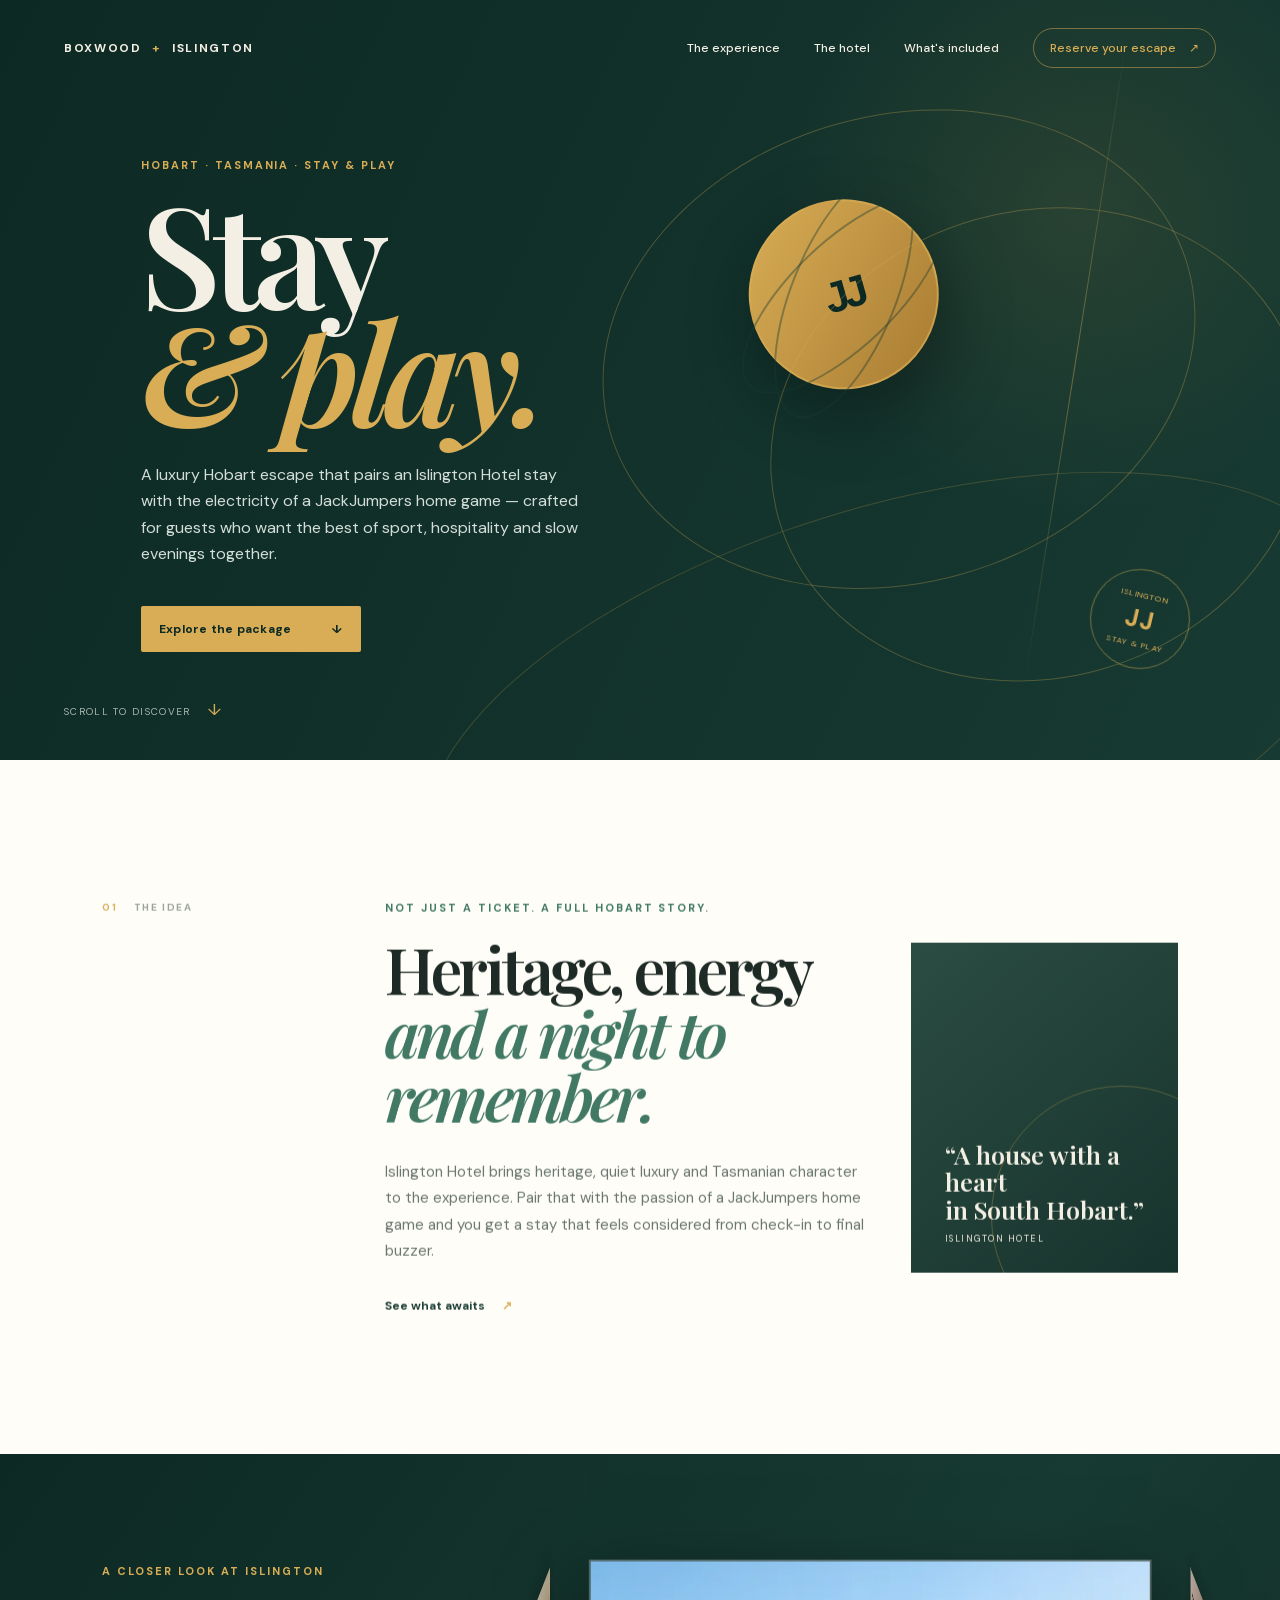
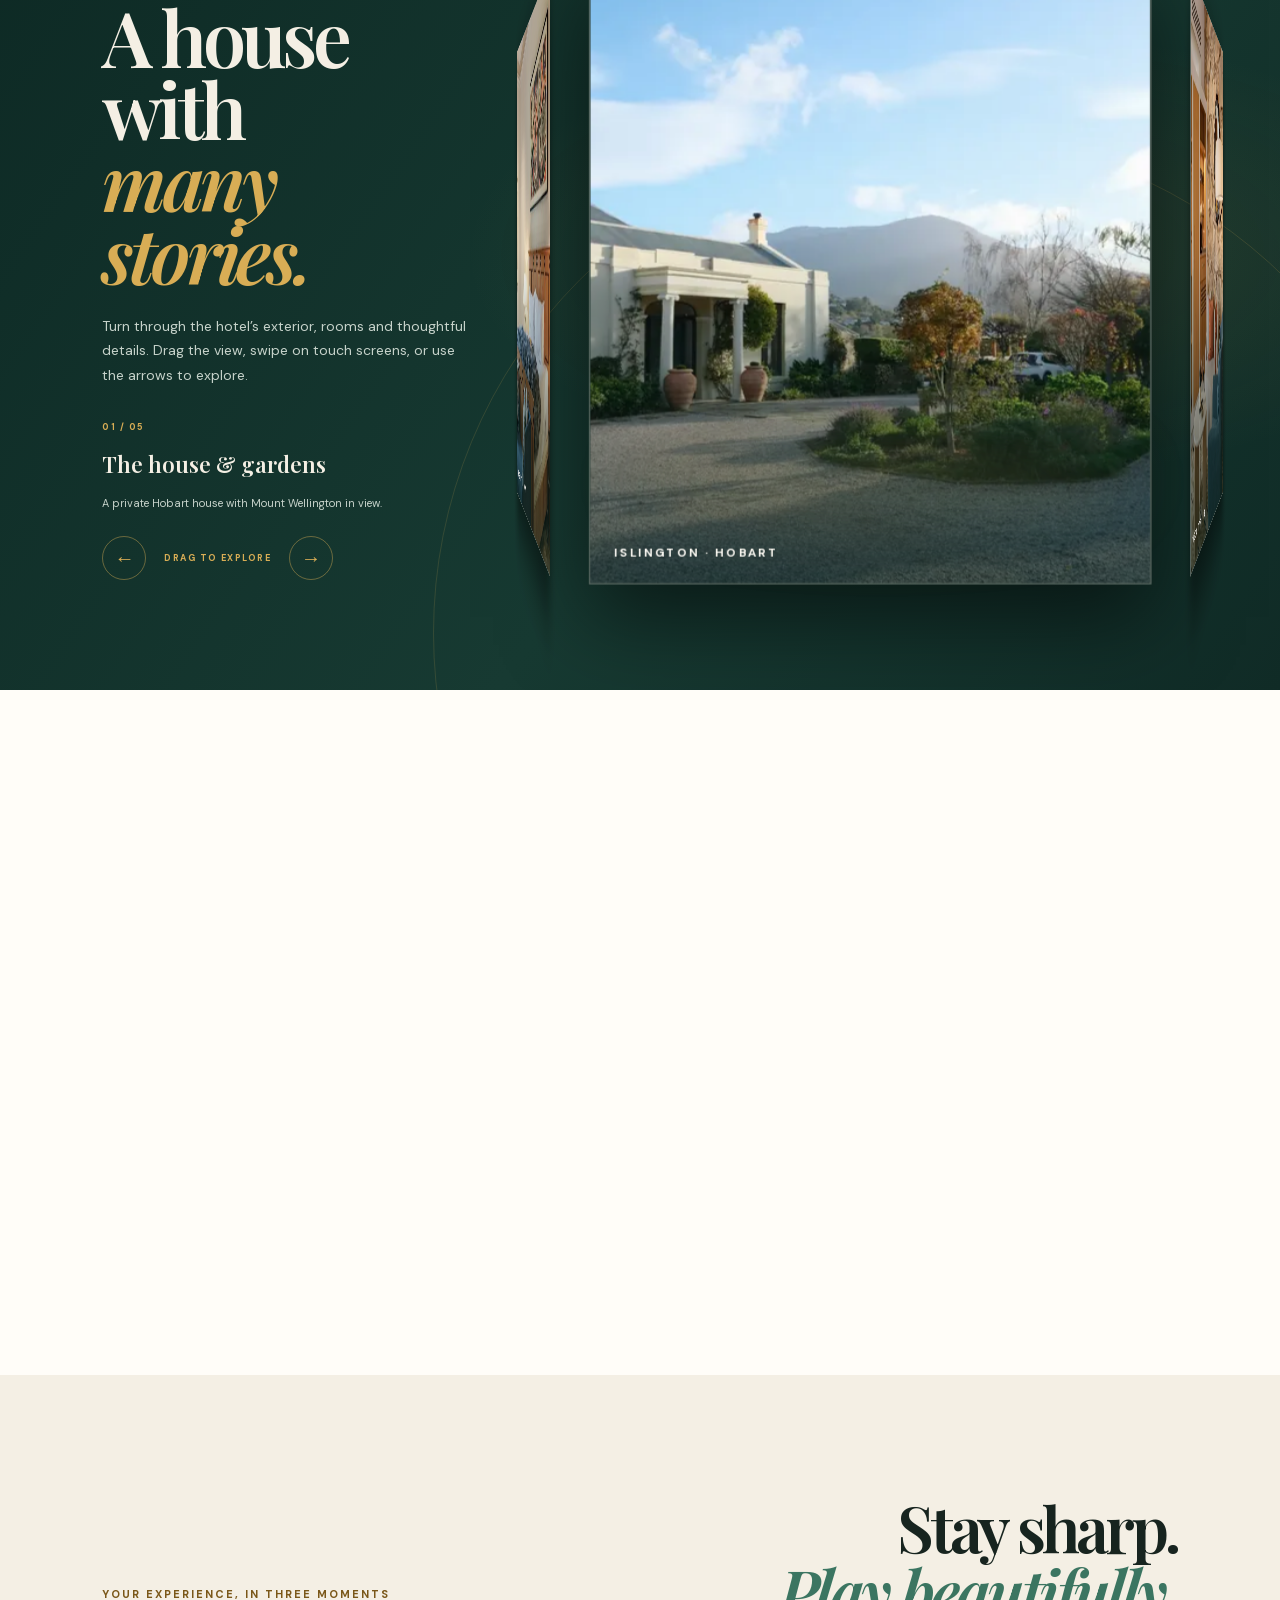
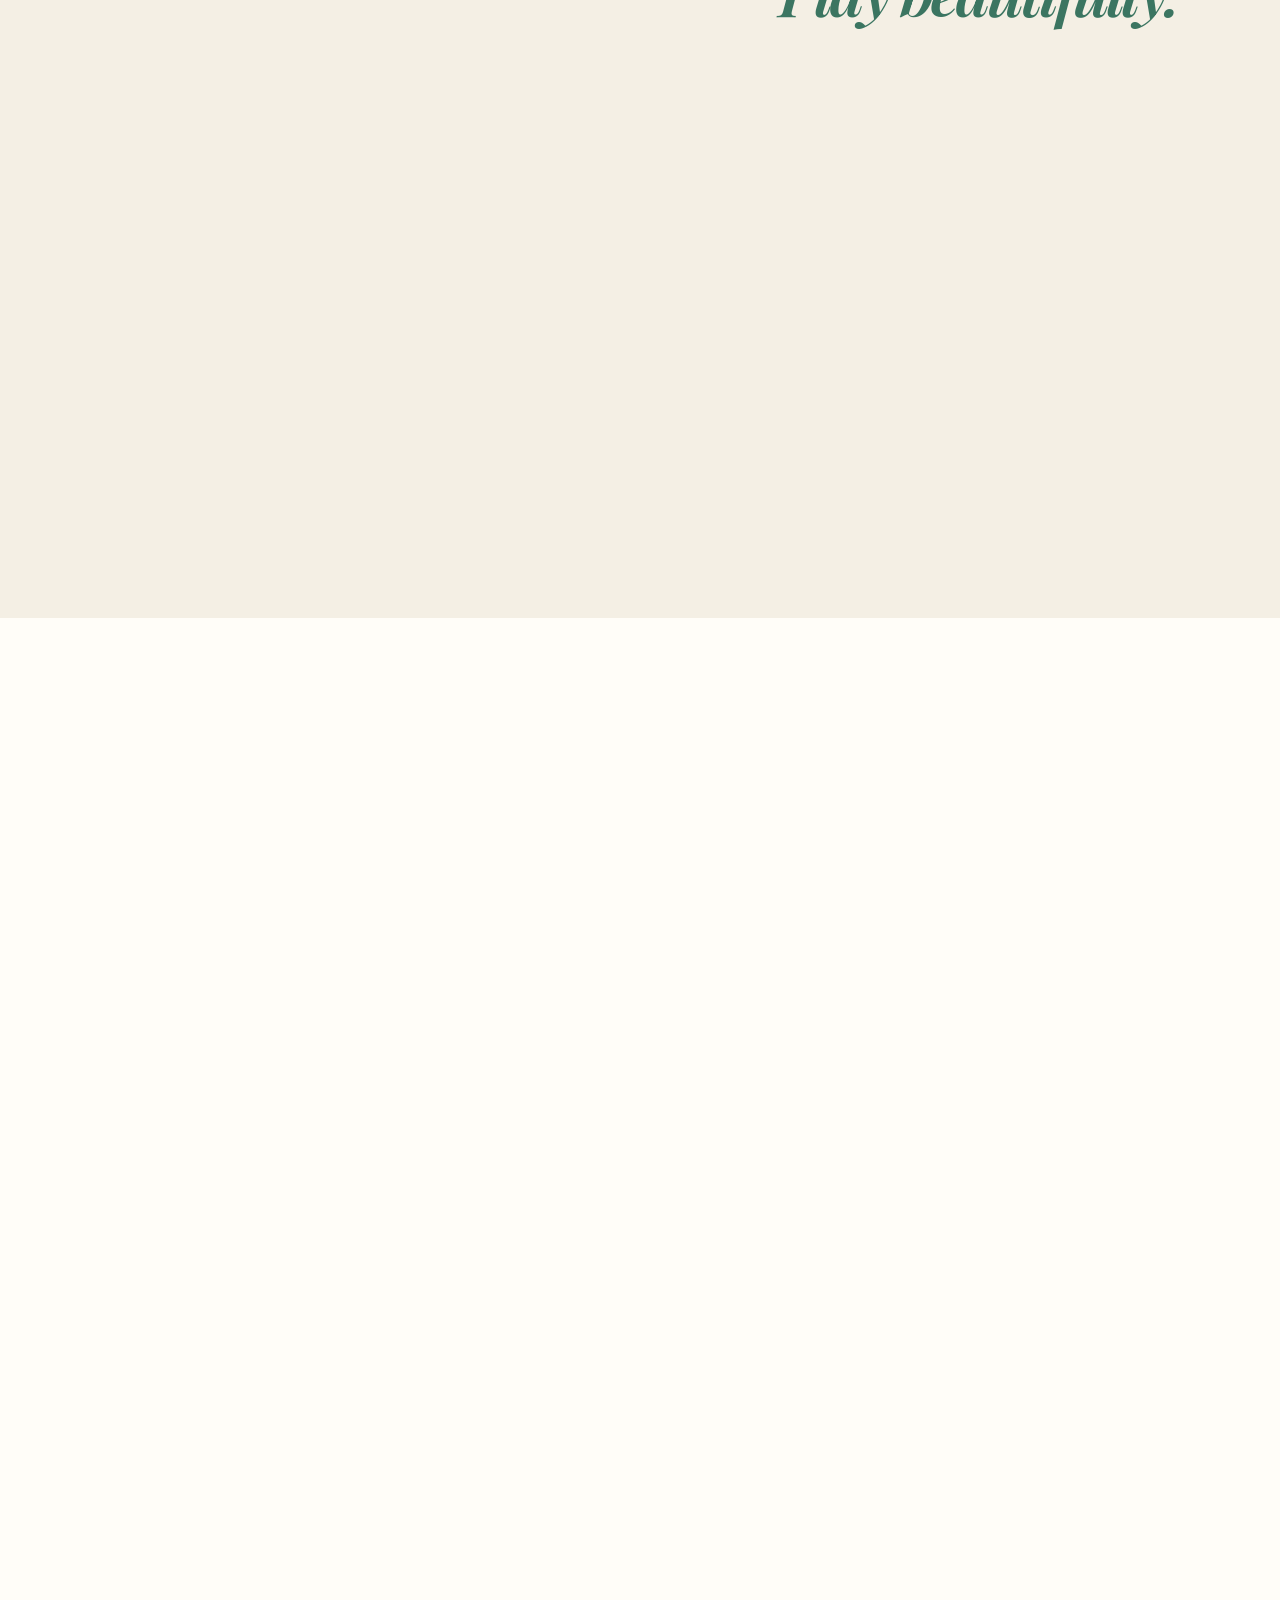
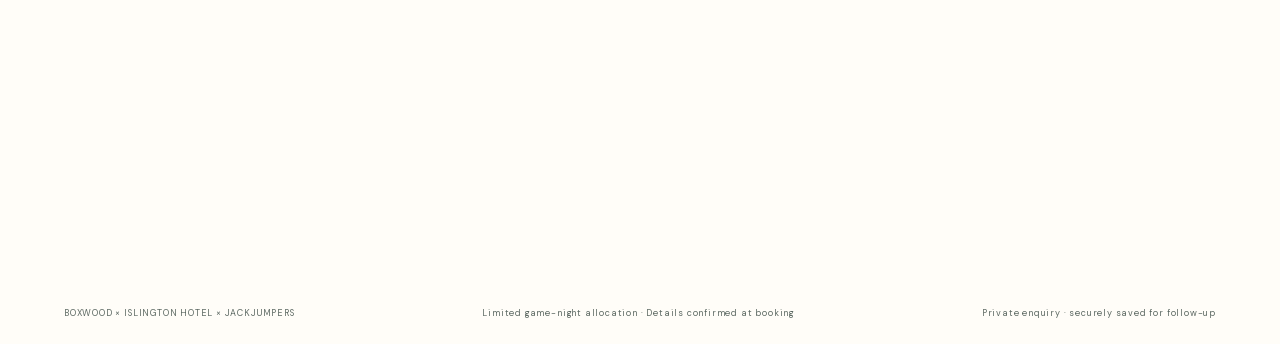
==== commit 1a7558ec: "Agile Cycle 2: security hardening, encrypted guest data, live fixtures Keep the API on .NET 6 (the d" ====
--- a/index.html
+++ b/index.html
@@ -4,14 +4,18 @@
     <meta charset="UTF-8" />
     <meta name="viewport" content="width=device-width, initial-scale=1.0" />
     <title>Stay & Play | Boxwood x Islington Hotel</title>
+    <meta http-equiv="Content-Security-Policy" content="default-src 'self'; script-src 'self'; style-src 'self'; font-src 'self'; img-src 'self' https://cdn.prod.website-files.com; connect-src 'self' http://localhost:5050; object-src 'none'; base-uri 'self'; form-action 'self'" />
+    <meta name="referrer" content="strict-origin-when-cross-origin" />
+    <link rel="icon" href="assets/favicon.svg" type="image/svg+xml" />
     <meta name="description" content="Stay & Play — a luxury Hobart package combining an Islington Hotel stay with a JackJumpers home-game experience." />
-    <link rel="preconnect" href="https://fonts.googleapis.com" />
-    <link rel="preconnect" href="https://fonts.gstatic.com" crossorigin />
-    <link href="https://fonts.googleapis.com/css2?family=DM+Sans:wght@400;500;700&family=Playfair+Display:ital,wght@0,600;1,600&display=swap" rel="stylesheet" />
-    <link rel="stylesheet" href="styles.css?v=20260927-hotel" />
-    <link rel="stylesheet" href="hotel-explorer.css?v=20260927-hotel" />
-    <script src="https://unpkg.com/lenis@1.3.8/dist/lenis.min.js" defer></script>
-    <script src="script.js?v=20260927-hotel" defer></script>
+    <link rel="preload" href="assets/fonts/dm-sans-normal-latin.woff2" as="font" type="font/woff2" crossorigin />
+    <link rel="preload" href="assets/fonts/playfair-display-normal-latin.woff2" as="font" type="font/woff2" crossorigin />
+    <link rel="stylesheet" href="assets/fonts.css?v=20260927-secure" />
+    <link rel="stylesheet" href="styles.css?v=20260927-secure" />
+    <link rel="stylesheet" href="hotel-explorer.css?v=20260927-secure" />
+    <script src="assets/vendor/lenis.min.js" defer></script>
+    <script src="config.js?v=20260927-live" defer></script>
+    <script src="script.js?v=20260927-live" defer></script>
   </head>
   <body>
     <header class="site-header">
@@ -33,7 +37,7 @@
           <div class="arc arc-two"></div>
           <div class="court-line"></div>
         </div>
-        <div class="hero-copy reveal">
+        <div class="hero-copy reveal is-visible">
           <p class="eyebrow">Hobart · Tasmania · Stay & Play</p>
           <h1>Stay<br /><em>&amp; play.</em></h1>
           <p class="hero-intro">A luxury Hobart escape that pairs an Islington Hotel stay with the electricity of a JackJumpers home game — crafted for guests who want the best of sport, hospitality and slow evenings together.</p>
@@ -52,7 +56,7 @@
           <a class="text-link" href="#included">See what awaits <span>↗</span></a>
         </div>
         <div class="islington-card">
-          <img src="assets/islington/islington-exterior.webp" alt="Islington Hotel exterior among its gardens with Mount Wellington beyond" />
+          <img src="assets/islington/islington-exterior.webp" alt="Islington Hotel exterior among its gardens with Mount Wellington beyond" srcset="assets/islington/islington-exterior-480.webp 480w, assets/islington/islington-exterior-800.webp 800w, assets/islington/islington-exterior.webp 933w" sizes="(max-width: 850px) 100vw, 40vw" width="933" height="1400" loading="lazy" decoding="async" />
           <p>“A house with a heart<br />in South Hobart.”</p>
           <span>ISLINGTON HOTEL</span>
         </div>
@@ -78,23 +82,23 @@
           <div class="hotel-viewer-scene">
             <div class="hotel-photo-ring" id="hotel-photo-ring">
               <figure class="hotel-photo-card" data-title="The house & gardens" data-description="A private Hobart house with Mount Wellington in view.">
-                <img src="assets/islington/islington-exterior.webp" alt="Islington Hotel exterior and garden, with Mount Wellington in the distance" />
+                <img src="assets/islington/islington-exterior.webp" alt="Islington Hotel exterior and garden, with Mount Wellington in the distance" srcset="assets/islington/islington-exterior-480.webp 480w, assets/islington/islington-exterior-800.webp 800w, assets/islington/islington-exterior.webp 933w" sizes="(max-width: 850px) 70vw, 470px" width="933" height="1400" loading="lazy" decoding="async" />
                 <figcaption>ISLINGTON · HOBART</figcaption>
               </figure>
               <figure class="hotel-photo-card" data-title="The Courtyard Suite" data-description="Stone, timber and a quiet corner to settle into.">
-                <img src="assets/islington/courtyard-suite.webp" alt="The Courtyard Suite sitting room with heritage stone wall and warm timber" />
+                <img src="assets/islington/courtyard-suite.webp" alt="The Courtyard Suite sitting room with heritage stone wall and warm timber" srcset="assets/islington/courtyard-suite-480.webp 480w, assets/islington/courtyard-suite-800.webp 800w, assets/islington/courtyard-suite.webp 1800w" sizes="(max-width: 850px) 70vw, 470px" width="1800" height="1391" loading="lazy" decoding="async" />
                 <figcaption>THE COURTYARD SUITE</figcaption>
               </figure>
               <figure class="hotel-photo-card" data-title="The Garden Suite" data-description="Unhurried mornings, garden light and a glass shared.">
-                <img src="assets/islington/garden-suite.webp" alt="The Garden Suite lounge with a Tasmanian garden view" />
+                <img src="assets/islington/garden-suite.webp" alt="The Garden Suite lounge with a Tasmanian garden view" srcset="assets/islington/garden-suite-480.webp 480w, assets/islington/garden-suite-800.webp 800w, assets/islington/garden-suite.webp 1120w" sizes="(max-width: 850px) 70vw, 470px" width="1120" height="1400" loading="lazy" decoding="async" />
                 <figcaption>THE GARDEN SUITE</figcaption>
               </figure>
               <figure class="hotel-photo-card" data-title="The Wellington Room" data-description="A considered room framed by soft light and mountain views.">
-                <img src="assets/islington/wellington-room.webp" alt="The Wellington Room with a king bed and soft morning light" />
+                <img src="assets/islington/wellington-room.webp" alt="The Wellington Room with a king bed and soft morning light" srcset="assets/islington/wellington-room-480.webp 480w, assets/islington/wellington-room-800.webp 800w, assets/islington/wellington-room.webp 1800w" sizes="(max-width: 850px) 70vw, 470px" width="1800" height="1200" loading="lazy" decoding="async" />
                 <figcaption>THE WELLINGTON ROOM</figcaption>
               </figure>
               <figure class="hotel-photo-card" data-title="The Signature Room" data-description="A distinctive retreat with art, colour and thoughtful detail.">
-                <img src="assets/islington/signature-room.webp" alt="The Signature Room with a king bed and colourful Tasmanian artwork" />
+                <img src="assets/islington/signature-room.webp" alt="The Signature Room with a king bed and colourful Tasmanian artwork" srcset="assets/islington/signature-room-480.webp 480w, assets/islington/signature-room-800.webp 800w, assets/islington/signature-room.webp 1800w" sizes="(max-width: 850px) 70vw, 470px" width="1800" height="1200" loading="lazy" decoding="async" />
                 <figcaption>THE SIGNATURE ROOM</figcaption>
               </figure>
             </div>
@@ -112,7 +116,7 @@
         </div>
         <div class="game-picker">
           <figure class="game-photo">
-            <img src="https://cdn.prod.website-files.com/689d6c46a57191b7ca73fe9d/6ab3ca2bf5774112c0fec5bf_Dakota%20Mathias.jpg" alt="JackJumpers player Dakota Mathias during official game coverage" loading="lazy" />
+            <img src="https://cdn.prod.website-files.com/689d6c46a57191b7ca73fe9d/6ab3ca2bf5774112c0fec5bf_Dakota%20Mathias-p-800.jpg" srcset="https://cdn.prod.website-files.com/689d6c46a57191b7ca73fe9d/6ab3ca2bf5774112c0fec5bf_Dakota%20Mathias-p-500.jpg 500w, https://cdn.prod.website-files.com/689d6c46a57191b7ca73fe9d/6ab3ca2bf5774112c0fec5bf_Dakota%20Mathias-p-800.jpg 800w, https://cdn.prod.website-files.com/689d6c46a57191b7ca73fe9d/6ab3ca2bf5774112c0fec5bf_Dakota%20Mathias-p-1080.jpg 1080w" sizes="(max-width: 850px) 100vw, 480px" alt="JackJumpers player Dakota Mathias during official game coverage" loading="lazy" decoding="async" />
             <figcaption>Official JackJumpers game coverage</figcaption>
           </figure>
           <label for="game-choice">Choose your JackJumpers home game</label>
@@ -152,7 +156,7 @@
 
       <section class="fireside-section reveal" aria-labelledby="fireside-title">
         <div class="fireside-image">
-          <img src="assets/islington/lounge.webp" alt="A warmly lit Islington suite set for a relaxed evening with wine and Tasmanian produce" />
+          <img src="assets/islington/lounge.webp" alt="A warmly lit Islington suite set for a relaxed evening with wine and Tasmanian produce" srcset="assets/islington/lounge-480.webp 480w, assets/islington/lounge-800.webp 800w, assets/islington/lounge.webp 933w" sizes="(max-width: 850px) 100vw, 50vw" width="933" height="1400" loading="lazy" decoding="async" />
           <span class="image-caption">The evening continues at Islington</span>
         </div>
         <div class="fireside-copy">
@@ -211,6 +215,10 @@
             <textarea id="guest-note" name="guestNote" rows="3" maxlength="400"></textarea>
             <span class="input-hint"><span id="note-count">0</span>/400 characters</span>
           </div>
+          <div class="field-trap" aria-hidden="true">
+            <label for="guest-website">Leave this field empty</label>
+            <input id="guest-website" name="website" tabindex="-1" autocomplete="off" />
+          </div>
           <button class="button button-gold" type="submit">Send a private enquiry <span>↗</span></button>
           <p class="form-status" id="form-status" role="status" aria-live="polite"></p>
         </form>
--- a/assets/fonts.css
+++ b/assets/fonts.css
@@ -0,0 +1,41 @@
+/* DM Sans and Playfair Display (SIL Open Font License 1.1), latin subset, self-hosted. */
+@font-face {
+  font-family: 'DM Sans';
+  font-style: normal;
+  font-weight: 400;
+  font-display: swap;
+  src: url(fonts/dm-sans-normal-latin.woff2) format('woff2');
+  unicode-range: U+0000-00FF, U+0131, U+0152-0153, U+02BB-02BC, U+02C6, U+02DA, U+02DC, U+0304, U+0308, U+0329, U+2000-206F, U+20AC, U+2122, U+2191, U+2193, U+2212, U+2215, U+FEFF, U+FFFD;
+}
+@font-face {
+  font-family: 'DM Sans';
+  font-style: normal;
+  font-weight: 500;
+  font-display: swap;
+  src: url(fonts/dm-sans-normal-latin.woff2) format('woff2');
+  unicode-range: U+0000-00FF, U+0131, U+0152-0153, U+02BB-02BC, U+02C6, U+02DA, U+02DC, U+0304, U+0308, U+0329, U+2000-206F, U+20AC, U+2122, U+2191, U+2193, U+2212, U+2215, U+FEFF, U+FFFD;
+}
+@font-face {
+  font-family: 'DM Sans';
+  font-style: normal;
+  font-weight: 700;
+  font-display: swap;
+  src: url(fonts/dm-sans-normal-latin.woff2) format('woff2');
+  unicode-range: U+0000-00FF, U+0131, U+0152-0153, U+02BB-02BC, U+02C6, U+02DA, U+02DC, U+0304, U+0308, U+0329, U+2000-206F, U+20AC, U+2122, U+2191, U+2193, U+2212, U+2215, U+FEFF, U+FFFD;
+}
+@font-face {
+  font-family: 'Playfair Display';
+  font-style: italic;
+  font-weight: 600;
+  font-display: swap;
+  src: url(fonts/playfair-display-italic-latin.woff2) format('woff2');
+  unicode-range: U+0000-00FF, U+0131, U+0152-0153, U+02BB-02BC, U+02C6, U+02DA, U+02DC, U+0304, U+0308, U+0329, U+2000-206F, U+20AC, U+2122, U+2191, U+2193, U+2212, U+2215, U+FEFF, U+FFFD;
+}
+@font-face {
+  font-family: 'Playfair Display';
+  font-style: normal;
+  font-weight: 600;
+  font-display: swap;
+  src: url(fonts/playfair-display-normal-latin.woff2) format('woff2');
+  unicode-range: U+0000-00FF, U+0131, U+0152-0153, U+02BB-02BC, U+02C6, U+02DA, U+02DC, U+0304, U+0308, U+0329, U+2000-206F, U+20AC, U+2122, U+2191, U+2193, U+2212, U+2215, U+FEFF, U+FFFD;
+}
--- a/styles.css
+++ b/styles.css
@@ -1,8 +1,9 @@
-:root{--ink:#17241f;--forest:#173a32;--deep:#0d2924;--jade:#3b7561;--gold:#d8ad55;--cream:#f4efe4;--paper:#fffdf8;--muted:#66736d;--line:#dcded3}*{box-sizing:border-box}html{scroll-behavior:smooth}body{margin:0;color:var(--ink);background:var(--paper);font-family:"DM Sans",sans-serif}a{color:inherit;text-decoration:none}button{font:inherit}.site-header{position:absolute;z-index:3;top:0;left:0;display:flex;width:100%;align-items:center;justify-content:space-between;padding:28px clamp(22px,5vw,76px);color:var(--cream)}.wordmark{font-size:12px;font-weight:700;letter-spacing:.14em}.wordmark span{margin:0 6px;color:var(--gold)}nav{display:flex;align-items:center;gap:34px;font-size:12px;font-weight:500}nav a{transition:color .2s ease}nav a:hover{color:var(--gold)}.nav-cta{padding:11px 16px;border:1px solid #d8ad5580;border-radius:30px;color:var(--gold)}.nav-cta span{margin-left:10px}.menu-toggle{display:none;color:var(--cream);background:none;border:0;font-size:22px}.hero{position:relative;display:flex;min-height:760px;align-items:center;overflow:hidden;padding:120px clamp(22px,11vw,170px) 70px;color:var(--cream);background:radial-gradient(circle at 84% 28%,#d8ad551a,transparent 25%),linear-gradient(115deg,var(--deep),var(--forest))}.hero:after{position:absolute;right:-7%;bottom:-22%;width:75%;height:55%;border:1px solid #d8ad5538;border-radius:50%;content:"";transform:rotate(-17deg)}.hero-copy{position:relative;z-index:2;width:min(560px,100%)}.eyebrow{margin:0 0 22px;color:var(--gold);font-size:11px;font-weight:700;letter-spacing:.18em;text-transform:uppercase}.eyebrow.green{color:var(--jade)}h1,h2,h3{margin:0;font-family:"Playfair Display",serif;font-weight:600;letter-spacing:-.06em}h1{font-size:clamp(72px,11vw,145px);line-height:.83}h1 em,h2 em{color:var(--gold);font-style:italic}.hero-intro{max-width:450px;margin:34px 0 38px;color:#d4ded8;font-size:16px;line-height:1.65}.button{display:inline-flex;align-items:center;justify-content:space-between;gap:40px;padding:15px 18px;border:0;border-radius:2px;cursor:pointer;font-size:12px;font-weight:700;letter-spacing:.02em;transition:transform .25s ease,background .25s ease,box-shadow .25s ease}.button:hover{transform:translateY(-3px);box-shadow:0 12px 24px #0002}.button-gold{color:var(--deep);background:var(--gold)}.button-gold:hover{background:#ebc875}.hero-art{position:absolute;right:5%;width:min(47vw,650px);height:650px;transform:rotate(-16deg)}.ball{position:absolute;top:16%;left:28%;display:grid;width:190px;height:190px;place-items:center;border:2px solid #d8ad55aa;border-radius:50%;background:linear-gradient(135deg,#d8ad55,#a87b31);box-shadow:0 25px 70px #0005;color:var(--deep);font-family:Arial;font-size:43px;font-weight:800;letter-spacing:-.1em;transition:transform .6s cubic-bezier(.2,.8,.2,1)}.hero:hover .ball{transform:translate(12px,-18px) rotate(18deg)}.ball:before,.ball:after{position:absolute;content:"";border:2px solid #173a3266;border-radius:50%}.ball:before{width:55%;height:140%;transform:rotate(38deg)}.ball:after{width:140%;height:55%;transform:rotate(-28deg)}.arc{position:absolute;border:1px solid #d8ad554d;border-radius:50%}.arc-one{top:5%;left:0;width:100%;height:72%}.arc-two{right:-13%;bottom:3%;width:90%;height:72%}.court-line{position:absolute;top:0;right:22%;width:1px;height:100%;background:linear-gradient(transparent,#d8ad5570,transparent);transform:rotate(25deg)}.hero-stamp{position:absolute;right:7%;bottom:12%;z-index:2;display:flex;width:100px;height:100px;align-items:center;justify-content:center;flex-direction:column;border:1px solid #d8ad5580;border-radius:50%;color:var(--gold);font-size:8px;letter-spacing:.15em;text-align:center;transform:rotate(13deg)}.hero-stamp strong{margin:3px 0;font-size:25px}.scroll-note{position:absolute;bottom:30px;left:clamp(22px,5vw,76px);z-index:2;color:#a9b6af;font-size:10px;letter-spacing:.13em;text-transform:uppercase}.scroll-note span{margin-left:13px;color:var(--gold);font-size:16px}.section-grid{display:grid;grid-template-columns:1fr 2fr 1.1fr;gap:40px;align-items:center;padding:140px clamp(22px,8vw,120px)}.section-label{display:flex;gap:16px;align-self:start;color:#98a19b;font-size:10px;font-weight:700;letter-spacing:.16em;text-transform:uppercase}.section-label span:first-child{color:var(--gold)}.experience-copy h2,.journey-heading h2{font-size:clamp(42px,5vw,70px);line-height:1}.experience-copy h2 em,.journey-heading h2 em{color:var(--jade)}.experience-copy>p:not(.eyebrow){max-width:510px;margin:30px 0;color:var(--muted);font-size:15px;line-height:1.75}.text-link{color:var(--forest);font-size:12px;font-weight:700}.text-link span{margin-left:14px;color:var(--gold)}.islington-card{position:relative;min-height:330px;padding:34px;color:var(--cream);overflow:hidden;background:linear-gradient(140deg,#25483d,#102d27)}.islington-card:after{position:absolute;right:-75px;bottom:-75px;width:260px;height:260px;border:1px solid #d8ad554c;border-radius:50%;content:""}.islington-card img{width:100px;filter:brightness(0) invert(1);opacity:.9}.islington-card p{position:absolute;bottom:50px;margin:0;font-family:"Playfair Display",serif;font-size:25px;line-height:1.1}.islington-card span{position:absolute;bottom:28px;font-size:9px;letter-spacing:.17em}.journey{padding:120px clamp(22px,8vw,120px);background:var(--cream)}.journey-heading{display:flex;align-items:end;justify-content:space-between;margin-bottom:55px}.journey-heading h2{text-align:right}.journey-grid{display:grid;grid-template-columns:repeat(3,1fr);gap:18px}.journey-card{position:relative;display:flex;min-height:420px;flex-direction:column;justify-content:space-between;padding:28px;overflow:hidden;transition:transform .3s ease,box-shadow .3s ease}.journey-card:hover{transform:translateY(-10px);box-shadow:0 22px 35px #173a321c}.card-stay{color:var(--cream);background:#274d40}.card-lounge{color:var(--ink);background:#d2b060}.card-game{color:var(--cream);background:#1e2e2a}.card-number{font-size:12px;font-weight:700;letter-spacing:.15em}.card-kicker{margin:0 0 12px;font-size:10px;font-weight:700;letter-spacing:.16em;text-transform:uppercase;opacity:.7}.journey-card h3{font-size:45px;line-height:.92}.card-body{max-width:230px;margin:22px 0 0;font-size:13px;line-height:1.55;opacity:.78}.card-arrow{position:absolute;right:27px;bottom:25px;font-size:28px;transition:transform .3s}.journey-card:hover .card-arrow{transform:translate(5px,-5px)}.offer{display:grid;grid-template-columns:1.5fr 1fr;gap:70px;align-items:center;padding:120px clamp(22px,12vw,190px);color:var(--cream);background:var(--forest)}.offer h2{font-size:clamp(48px,6vw,84px);line-height:.92}.offer ul{display:grid;grid-template-columns:1fr 1fr;gap:14px 35px;margin:45px 0 0;padding:0;list-style:none;color:#d1ddd6;font-size:13px}.offer li:before{margin-right:10px;color:var(--gold);content:"✦"}.price-card{padding:40px;text-align:center;border:1px solid #d8ad5554;background:#0d2924}.price-card>span{display:block;color:var(--gold);font-size:11px;font-weight:700;letter-spacing:.17em;text-transform:uppercase}.price-card strong{display:block;margin:9px 0;font-family:"Playfair Display",serif;font-size:80px;line-height:1}.price-card small{display:block;color:#c3d2ca;font-size:11px}.button-light{width:100%;margin-top:30px;color:var(--deep);background:var(--cream)}.reserve-message{min-height:16px;margin:15px 0 0;color:var(--gold);font-size:11px}footer{display:flex;flex-wrap:wrap;justify-content:space-between;gap:12px 20px;padding:25px clamp(22px,5vw,76px);color:#7d8982;font-size:9px;letter-spacing:.09em}footer span{max-width:100%;overflow-wrap:anywhere}.booking-panel{display:grid;grid-template-columns:1fr 1fr;gap:80px;align-items:start;padding:120px clamp(22px,12vw,190px);background:#f8f4eb}.booking-panel h2{font-size:clamp(46px,5vw,72px);line-height:.94;color:var(--forest)}.booking-panel h2 em{color:var(--jade)}.booking-intro{max-width:430px;margin:30px 0 0;color:var(--muted);font-size:14px;line-height:1.7}.booking-form{display:grid;grid-template-columns:1fr 1fr;gap:18px 16px;padding:34px;background:var(--paper);border:1px solid var(--line);box-shadow:0 20px 50px #173a3210}.field{display:grid;gap:7px;min-width:0}.field-wide,.booking-form>button,.form-status{grid-column:1/-1}.booking-form label{color:var(--forest);font-size:11px;font-weight:700;letter-spacing:.04em}.booking-form label span{color:var(--muted);font-weight:400}.booking-form input,.booking-form textarea{width:100%;padding:12px 13px;color:var(--ink);background:#fff;border:1px solid #ccd3ca;border-radius:2px;font:inherit;font-size:13px;outline:none;resize:vertical}.booking-form input:focus,.booking-form textarea:focus{border-color:var(--jade);box-shadow:0 0 0 4px #3b75611c}.booking-form input[aria-invalid=true],.booking-form textarea[aria-invalid=true]{border-color:#b34c40}.input-error{min-height:15px;color:#b34c40;font-size:10px}.input-hint{color:var(--muted);font-size:10px;text-align:right}.form-status{min-height:18px;margin:0;color:var(--jade);font-size:11px}.form-status.is-error{color:#b34c40}.price-card button:disabled,.booking-form button:disabled{cursor:not-allowed;opacity:.7}.focus-visible:focus-visible,.button:focus-visible,.nav-cta:focus-visible,a:focus-visible{outline:3px solid #d8ad55;outline-offset:4px}@media(max-width:850px){nav{display:none}.site-header nav.is-open{position:absolute;top:72px;right:22px;display:flex;align-items:stretch;flex-direction:column;gap:18px;padding:20px;background:var(--deep);box-shadow:0 15px 30px #0003}.menu-toggle{display:block}.hero{min-height:700px}.hero-art{right:-34%;opacity:.7}.section-grid{grid-template-columns:1fr;padding-top:90px;padding-bottom:90px}.section-label{margin-bottom:-15px}.islington-card{min-height:260px}.journey-heading{display:block}.journey-heading h2{margin-top:30px;text-align:left}.journey-grid{grid-template-columns:1fr}.journey-card{min-height:330px}.offer,.booking-panel{grid-template-columns:1fr;padding-top:90px;padding-bottom:90px}.price-card{max-width:420px}.offer ul{grid-template-columns:1fr}footer{flex-direction:column;line-height:1.5}}@media(max-width:560px){.booking-form{grid-template-columns:1fr}.booking-form label:nth-of-type(3),.booking-form textarea,.booking-form button,.form-status{grid-column:auto}}@media(max-width:480px){.site-header{padding:22px}.wordmark{font-size:10px}.hero{padding:125px 22px 80px}.hero-art{right:-75%;width:500px}.hero-stamp{right:8%;bottom:8%}h1{font-size:72px}.hero-intro{font-size:14px}.section-grid,.journey,.offer,.booking-panel{padding-right:22px;padding-left:22px}.experience-copy h2,.journey-heading h2,.booking-panel h2{font-size:44px}.journey-card h3{font-size:40px}}
+:root{--ink:#17241f;--forest:#173a32;--deep:#0d2924;--jade:#3b7561;--gold:#d8ad55;--cream:#f4efe4;--paper:#fffdf8;--muted:#66736d;--line:#dcded3}*{box-sizing:border-box}html{scroll-behavior:smooth}body{margin:0;color:var(--ink);background:var(--paper);font-family:"DM Sans",sans-serif}a{color:inherit;text-decoration:none}button{font:inherit}.site-header{position:absolute;z-index:3;top:0;left:0;display:flex;width:100%;align-items:center;justify-content:space-between;padding:28px clamp(22px,5vw,76px);color:var(--cream)}.wordmark{font-size:12px;font-weight:700;letter-spacing:.14em}.wordmark span{margin:0 6px;color:var(--gold)}nav{display:flex;align-items:center;gap:34px;font-size:12px;font-weight:500}nav a{transition:color .2s ease}nav a:hover{color:var(--gold)}.nav-cta{padding:11px 16px;border:1px solid #d8ad5580;border-radius:30px;color:var(--gold)}.nav-cta span{margin-left:10px}.menu-toggle{display:none;color:var(--cream);background:none;border:0;font-size:22px}.hero{position:relative;display:flex;min-height:760px;align-items:center;overflow:hidden;padding:120px clamp(22px,11vw,170px) 70px;color:var(--cream);background:radial-gradient(circle at 84% 28%,#d8ad551a,transparent 25%),linear-gradient(115deg,var(--deep),var(--forest))}.hero:after{position:absolute;right:-7%;bottom:-22%;width:75%;height:55%;border:1px solid #d8ad5538;border-radius:50%;content:"";transform:rotate(-17deg)}.hero-copy{position:relative;z-index:2;width:min(560px,100%)}.eyebrow{margin:0 0 22px;color:var(--gold);font-size:11px;font-weight:700;letter-spacing:.18em;text-transform:uppercase}.eyebrow.green{color:var(--jade)}h1,h2,h3{margin:0;font-family:"Playfair Display",serif;font-weight:600;letter-spacing:-.06em}h1{font-size:clamp(72px,11vw,145px);line-height:.83}h1 em,h2 em{color:var(--gold);font-style:italic}.hero-intro{max-width:450px;margin:34px 0 38px;color:#d4ded8;font-size:16px;line-height:1.65}.button{display:inline-flex;align-items:center;justify-content:space-between;gap:40px;padding:15px 18px;border:0;border-radius:2px;cursor:pointer;font-size:12px;font-weight:700;letter-spacing:.02em;transition:transform .25s ease,background .25s ease,box-shadow .25s ease}.button:hover{transform:translateY(-3px);box-shadow:0 12px 24px #0002}.button-gold{color:var(--deep);background:var(--gold)}.button-gold:hover{background:#ebc875}.hero-art{position:absolute;right:5%;width:min(47vw,650px);height:650px;transform:rotate(-16deg)}.ball{position:absolute;top:16%;left:28%;display:grid;width:190px;height:190px;place-items:center;border:2px solid #d8ad55aa;border-radius:50%;background:linear-gradient(135deg,#d8ad55,#a87b31);box-shadow:0 25px 70px #0005;color:var(--deep);font-family:Arial;font-size:43px;font-weight:800;letter-spacing:-.1em;transition:transform .6s cubic-bezier(.2,.8,.2,1)}.hero:hover .ball{transform:translate(12px,-18px) rotate(18deg)}.ball:before,.ball:after{position:absolute;content:"";border:2px solid #173a3266;border-radius:50%}.ball:before{width:55%;height:140%;transform:rotate(38deg)}.ball:after{width:140%;height:55%;transform:rotate(-28deg)}.arc{position:absolute;border:1px solid #d8ad554d;border-radius:50%}.arc-one{top:5%;left:0;width:100%;height:72%}.arc-two{right:-13%;bottom:3%;width:90%;height:72%}.court-line{position:absolute;top:0;right:22%;width:1px;height:100%;background:linear-gradient(transparent,#d8ad5570,transparent);transform:rotate(25deg)}.hero-stamp{position:absolute;right:7%;bottom:12%;z-index:2;display:flex;width:100px;height:100px;align-items:center;justify-content:center;flex-direction:column;border:1px solid #d8ad5580;border-radius:50%;color:var(--gold);font-size:8px;letter-spacing:.15em;text-align:center;transform:rotate(13deg)}.hero-stamp strong{margin:3px 0;font-size:25px}.scroll-note{position:absolute;bottom:30px;left:clamp(22px,5vw,76px);z-index:2;color:#a9b6af;font-size:10px;letter-spacing:.13em;text-transform:uppercase}.scroll-note span{margin-left:13px;color:var(--gold);font-size:16px}.section-grid{display:grid;grid-template-columns:1fr 2fr 1.1fr;gap:40px;align-items:center;padding:140px clamp(22px,8vw,120px)}.section-label{display:flex;gap:16px;align-self:start;color:#98a19b;font-size:10px;font-weight:700;letter-spacing:.16em;text-transform:uppercase}.section-label span:first-child{color:var(--gold)}.experience-copy h2,.journey-heading h2{font-size:clamp(42px,5vw,70px);line-height:1}.experience-copy h2 em,.journey-heading h2 em{color:var(--jade)}.experience-copy>p:not(.eyebrow){max-width:510px;margin:30px 0;color:var(--muted);font-size:15px;line-height:1.75}.text-link{color:var(--forest);font-size:12px;font-weight:700}.text-link span{margin-left:14px;color:var(--gold)}.islington-card{position:relative;min-height:330px;padding:34px;color:var(--cream);overflow:hidden;background:linear-gradient(140deg,#25483d,#102d27)}.islington-card:after{position:absolute;right:-75px;bottom:-75px;width:260px;height:260px;border:1px solid #d8ad554c;border-radius:50%;content:""}.islington-card img{width:100px;filter:brightness(0) invert(1);opacity:.9}.islington-card p{position:absolute;bottom:50px;margin:0;font-family:"Playfair Display",serif;font-size:25px;line-height:1.1}.islington-card span{position:absolute;bottom:28px;font-size:9px;letter-spacing:.17em}.journey{padding:120px clamp(22px,8vw,120px);background:var(--cream)}.journey-heading{display:flex;align-items:end;justify-content:space-between;margin-bottom:55px}.journey-heading h2{text-align:right}.journey-grid{display:grid;grid-template-columns:repeat(3,1fr);gap:18px}.journey-card{position:relative;display:flex;min-height:420px;flex-direction:column;justify-content:space-between;padding:28px;overflow:hidden;transition:transform .3s ease,box-shadow .3s ease}.journey-card:hover{transform:translateY(-10px);box-shadow:0 22px 35px #173a321c}.card-stay{color:var(--cream);background:#274d40}.card-lounge{color:var(--ink);background:#d2b060}.card-game{color:var(--cream);background:#1e2e2a}.card-number{font-size:12px;font-weight:700;letter-spacing:.15em}.card-kicker{margin:0 0 12px;font-size:10px;font-weight:700;letter-spacing:.16em;text-transform:uppercase;opacity:.7}.journey-card h3{font-size:45px;line-height:.92}.card-body{max-width:230px;margin:22px 0 0;font-size:13px;line-height:1.55;opacity:.78}.card-arrow{position:absolute;right:27px;bottom:25px;font-size:28px;transition:transform .3s}.journey-card:hover .card-arrow{transform:translate(5px,-5px)}.offer{display:grid;grid-template-columns:1.5fr 1fr;gap:70px;align-items:center;padding:120px clamp(22px,12vw,190px);color:var(--cream);background:var(--forest)}.offer h2{font-size:clamp(48px,6vw,84px);line-height:.92}.offer ul{display:grid;grid-template-columns:1fr 1fr;gap:14px 35px;margin:45px 0 0;padding:0;list-style:none;color:#d1ddd6;font-size:13px}.offer li:before{margin-right:10px;color:var(--gold);content:"✦"}.price-card{padding:40px;text-align:center;border:1px solid #d8ad5554;background:#0d2924}.price-card>span{display:block;color:var(--gold);font-size:11px;font-weight:700;letter-spacing:.17em;text-transform:uppercase}.price-card strong{display:block;margin:9px 0;font-family:"Playfair Display",serif;font-size:80px;line-height:1}.price-card small{display:block;color:#c3d2ca;font-size:11px}.button-light{width:100%;margin-top:30px;color:var(--deep);background:var(--cream)}.reserve-message{min-height:16px;margin:15px 0 0;color:var(--gold);font-size:11px}footer{display:flex;flex-wrap:wrap;justify-content:space-between;gap:12px 20px;padding:25px clamp(22px,5vw,76px);color:#5d6963;font-size:9px;letter-spacing:.09em}footer span{max-width:100%;overflow-wrap:anywhere}.booking-panel{display:grid;grid-template-columns:1fr 1fr;gap:80px;align-items:start;padding:120px clamp(22px,12vw,190px);background:#f8f4eb}.booking-panel h2{font-size:clamp(46px,5vw,72px);line-height:.94;color:var(--forest)}.booking-panel h2 em{color:var(--jade)}.booking-intro{max-width:430px;margin:30px 0 0;color:var(--muted);font-size:14px;line-height:1.7}.booking-form{display:grid;grid-template-columns:1fr 1fr;gap:18px 16px;padding:34px;background:var(--paper);border:1px solid var(--line);box-shadow:0 20px 50px #173a3210}.field{display:grid;gap:7px;min-width:0}.field-wide,.booking-form>button,.form-status{grid-column:1/-1}.booking-form label{color:var(--forest);font-size:11px;font-weight:700;letter-spacing:.04em}.booking-form label span{color:var(--muted);font-weight:400}.booking-form input,.booking-form textarea{width:100%;padding:12px 13px;color:var(--ink);background:#fff;border:1px solid #ccd3ca;border-radius:2px;font:inherit;font-size:13px;outline:none;resize:vertical}.booking-form input:focus,.booking-form textarea:focus{border-color:var(--jade);box-shadow:0 0 0 4px #3b75611c}.booking-form input[aria-invalid=true],.booking-form textarea[aria-invalid=true]{border-color:#b34c40}.input-error{min-height:15px;color:#b34c40;font-size:10px}.input-hint{color:var(--muted);font-size:10px;text-align:right}.form-status{min-height:18px;margin:0;color:var(--jade);font-size:11px}.form-status.is-error{color:#b34c40}.price-card button:disabled,.booking-form button:disabled{cursor:not-allowed;opacity:.7}.focus-visible:focus-visible,.button:focus-visible,.nav-cta:focus-visible,a:focus-visible{outline:3px solid #d8ad55;outline-offset:4px}@media(max-width:850px){nav{display:none}.site-header nav.is-open{position:absolute;top:72px;right:22px;display:flex;align-items:stretch;flex-direction:column;gap:18px;padding:20px;background:var(--deep);box-shadow:0 15px 30px #0003}.menu-toggle{display:block}.hero{min-height:700px}.hero-art{right:-34%;opacity:.7}.section-grid{grid-template-columns:1fr;padding-top:90px;padding-bottom:90px}.section-label{margin-bottom:-15px}.islington-card{min-height:260px}.journey-heading{display:block}.journey-heading h2{margin-top:30px;text-align:left}.journey-grid{grid-template-columns:1fr}.journey-card{min-height:330px}.offer,.booking-panel{grid-template-columns:1fr;padding-top:90px;padding-bottom:90px}.price-card{max-width:420px}.offer ul{grid-template-columns:1fr}footer{flex-direction:column;line-height:1.5}}@media(max-width:560px){.booking-form{grid-template-columns:1fr}.booking-form label:nth-of-type(3),.booking-form textarea,.booking-form button,.form-status{grid-column:auto}}@media(max-width:480px){.site-header{padding:22px}.wordmark{font-size:10px}.hero{padding:125px 22px 80px}.hero-art{right:-75%;width:500px}.hero-stamp{right:8%;bottom:8%}h1{font-size:72px}.hero-intro{font-size:14px}.section-grid,.journey,.offer,.booking-panel{padding-right:22px;padding-left:22px}.experience-copy h2,.journey-heading h2,.booking-panel h2{font-size:44px}.journey-card h3{font-size:40px}}
 @media(prefers-reduced-motion:reduce){html{scroll-behavior:auto}*,*:before,*:after{transition-duration:.01ms!important;animation-duration:.01ms!important;animation-iteration-count:1!important}}
 footer{flex-wrap:wrap;gap:12px 20px}footer span{max-width:100%;overflow-wrap:anywhere}
 @media(max-width:850px){.games-section{grid-template-columns:1fr;padding-top:90px;padding-bottom:90px}.game-picker{max-width:620px}.fireside-section{grid-template-columns:1fr}.fireside-image{min-height:390px}.fireside-copy{padding:75px 22px}.islington-story{grid-template-columns:1fr;gap:28px;padding-top:85px;padding-bottom:85px}.islington-story .text-link{white-space:normal}}
 html,body{overflow-x:clip}
 .games-section{display:grid;grid-template-columns:.8fr 1.1fr 1fr;gap:55px;align-items:end;padding:125px clamp(22px,8vw,120px);background:#fffdf8}.games-heading h2,.fireside-copy h2,.islington-story h2{font-size:clamp(46px,5.5vw,78px);line-height:.92;color:var(--forest)}.games-heading h2 em,.fireside-copy h2 em,.islington-story h2 em{color:var(--jade)}.games-heading>p:last-child{max-width:390px;margin:28px 0 0;color:var(--muted);font-size:14px;line-height:1.7}.game-picker{padding:28px;background:var(--cream);border:1px solid var(--line);box-shadow:0 18px 50px #173a3212}.game-photo{position:relative;height:155px;margin:0 0 20px;overflow:hidden;background:var(--forest)}.game-photo:after{position:absolute;inset:35% 0 0;background:linear-gradient(0deg,#0d2924b8,transparent);content:""}.game-photo img{width:100%;height:100%;object-fit:cover;object-position:center 35%;filter:saturate(1.1);transition:transform .8s ease}.game-picker:hover .game-photo img{transform:scale(1.04)}.game-photo figcaption{position:absolute;z-index:1;bottom:12px;left:14px;color:#fffdf8;font-size:9px;font-weight:700;letter-spacing:.1em;text-transform:uppercase}.game-picker label{display:block;margin-bottom:9px;color:var(--forest);font-size:11px;font-weight:700;letter-spacing:.04em}.game-picker select{width:100%;padding:13px 38px 13px 14px;color:var(--ink);background:var(--paper);border:1px solid #c9d1c8;border-radius:2px;font:inherit;font-size:12px}.game-detail{display:flex;align-items:center;gap:14px;margin-top:22px;padding-top:20px;border-top:1px solid #d1d8cf}.game-badge{display:grid;width:48px;height:48px;flex:none;place-items:center;color:var(--deep);border-radius:50%;background:var(--gold);font-weight:800;letter-spacing:-.1em}.game-detail strong{display:block;color:var(--forest);font-size:13px}.game-detail small{display:block;margin-top:5px;color:var(--muted);font-size:10px;line-height:1.4}.game-fixture-link{display:inline-block;margin-top:8px;color:var(--jade);font-size:10px;font-weight:700}.game-fixture-link:hover{text-decoration:underline}.fireside-section{display:grid;grid-template-columns:1.1fr .9fr;min-height:590px;background:var(--deep);color:var(--cream)}.fireside-image{position:relative;min-height:480px;overflow:hidden}.fireside-image:after{position:absolute;inset:0;background:linear-gradient(90deg,transparent 60%,var(--deep)),linear-gradient(0deg,#0d2924aa,transparent 40%);content:""}.fireside-image img{width:100%;height:100%;object-fit:cover;filter:saturate(.75) sepia(.12);transition:transform 1.1s cubic-bezier(.22,1,.36,1)}.fireside-section:hover .fireside-image img{transform:scale(1.06)}.image-caption{position:absolute;z-index:1;bottom:28px;left:clamp(22px,5vw,76px);color:#eee3cb;font-size:10px;font-weight:700;letter-spacing:.12em;text-transform:uppercase}.fireside-copy{display:flex;justify-content:center;flex-direction:column;padding:80px clamp(30px,7vw,110px) 80px 40px}.fireside-copy h2{color:var(--cream)}.fireside-copy h2 em{color:var(--gold)}.fireside-copy>p:not(.eyebrow){max-width:420px;margin:30px 0;color:#c6d2ca;font-size:14px;line-height:1.75}.fireside-notes{display:flex;flex-wrap:wrap;gap:9px}.fireside-notes span{padding:9px 12px;color:var(--gold);border:1px solid #d8ad554d;border-radius:30px;font-size:10px}.islington-story{display:grid;grid-template-columns:1fr 1fr auto;gap:50px;align-items:end;padding:115px clamp(22px,12vw,190px);background:#f8f4eb}.islington-story>p{max-width:430px;margin:0;color:var(--muted);font-size:15px;line-height:1.75}.islington-story .text-link{white-space:nowrap}
-.hero-copy.reveal.is-visible .eyebrow,.hero-copy.reveal.is-visible h1,.hero-copy.reveal.is-visible .hero-intro,.hero-copy.reveal.is-visible .button{animation:motion-rise .8s cubic-bezier(.22,1,.36,1) both}.hero-copy.reveal.is-visible h1{animation-delay:.08s}.hero-copy.reveal.is-visible .hero-intro{animation-delay:.16s}.hero-copy.reveal.is-visible .button{animation-delay:.24s}.ball{animation:ball-float 6s ease-in-out infinite}.hero-stamp{animation:stamp-in 1.2s cubic-bezier(.22,1,.36,1) .4s both}@keyframes motion-rise{from{opacity:0;transform:translateY(18px)}to{opacity:1;transform:none}}@keyframes ball-float{0%,100%{margin-top:0}50%{margin-top:-12px}}@keyframes stamp-in{from{opacity:0;transform:rotate(-8deg) scale(.75)}to{opacity:1;transform:rotate(13deg) scale(1)}}
+.hero-copy.reveal.is-visible .eyebrow,.hero-copy.reveal.is-visible h1,.hero-copy.reveal.is-visible .hero-intro,.hero-copy.reveal.is-visible .button{animation:motion-rise .8s cubic-bezier(.22,1,.36,1) both}.hero-copy.reveal.is-visible h1{animation-delay:.08s}.hero-copy.reveal.is-visible .hero-intro{animation-delay:.16s}.hero-copy.reveal.is-visible .button{animation-delay:.24s}.ball{animation:ball-float 6s ease-in-out infinite}.hero-stamp{animation:stamp-in 1.2s cubic-bezier(.22,1,.36,1) .4s both}@keyframes motion-rise{from{opacity:0;transform:translateY(18px)}to{opacity:1;transform:none}}@keyframes ball-float{0%,100%{translate:0 0}50%{translate:0 -12px}}@keyframes stamp-in{from{opacity:0;transform:rotate(-8deg) scale(.75)}to{opacity:1;transform:rotate(13deg) scale(1)}}
 .reveal{opacity:0;transform:translateY(24px);transition:opacity .8s cubic-bezier(.22,1,.36,1),transform .8s cubic-bezier(.22,1,.36,1)}.reveal.is-visible{opacity:1;transform:none}.spotlight-card{--spot-x:50%;--spot-y:50%;isolation:isolate}.spotlight-card:before{position:absolute;z-index:-1;inset:0;background:radial-gradient(circle at var(--spot-x) var(--spot-y),rgba(255,255,255,.2),transparent 34%);content:"";opacity:0;transition:opacity .3s ease}.spotlight-card:hover:before{opacity:1}.spotlight-card:hover{transform:perspective(900px) rotateX(var(--tilt-y,0deg)) rotateY(var(--tilt-x,0deg)) translateY(-10px)}.hero-copy .button,.price-card .button,.booking-form .button{transition:transform .25s cubic-bezier(.22,1,.36,1),background .25s ease,box-shadow .25s ease}.islington-card{transition:transform .45s cubic-bezier(.22,1,.36,1),box-shadow .45s ease}.islington-card:hover{transform:translateY(-8px) rotate(1deg);box-shadow:0 26px 45px #173a3230}
+html.lenis,html.lenis body{height:auto}.lenis:not(.lenis-autoToggle).lenis-stopped{overflow:clip}.lenis.lenis-smooth [data-lenis-prevent]{overscroll-behavior:contain}.lenis.lenis-smooth iframe{pointer-events:none}.lenis.lenis-autoToggle{transition-property:overflow;transition-duration:1ms;transition-behavior:allow-discrete}.lenis.lenis-smooth{scroll-behavior:auto!important}.journey .eyebrow:not(.green){color:#7a5718}.field-trap{position:absolute;left:-10000px;width:1px;height:1px;overflow:hidden}
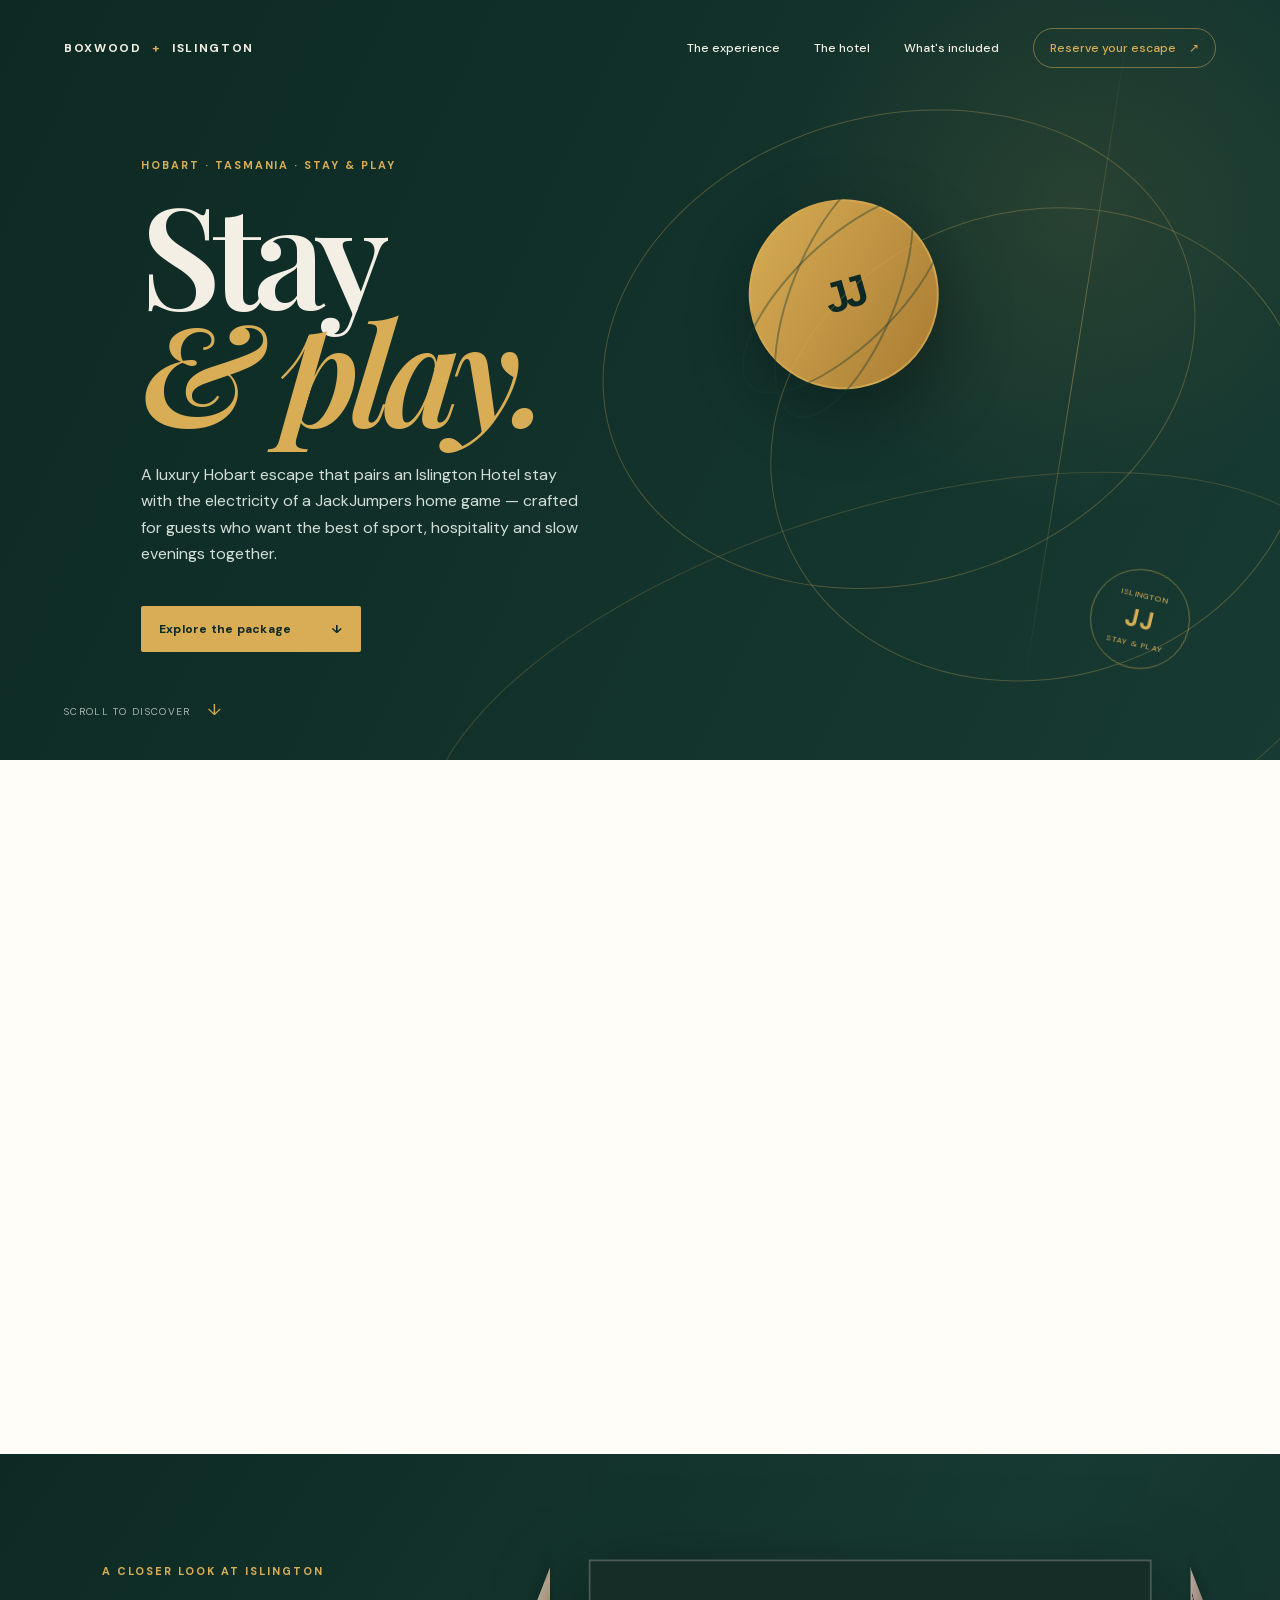
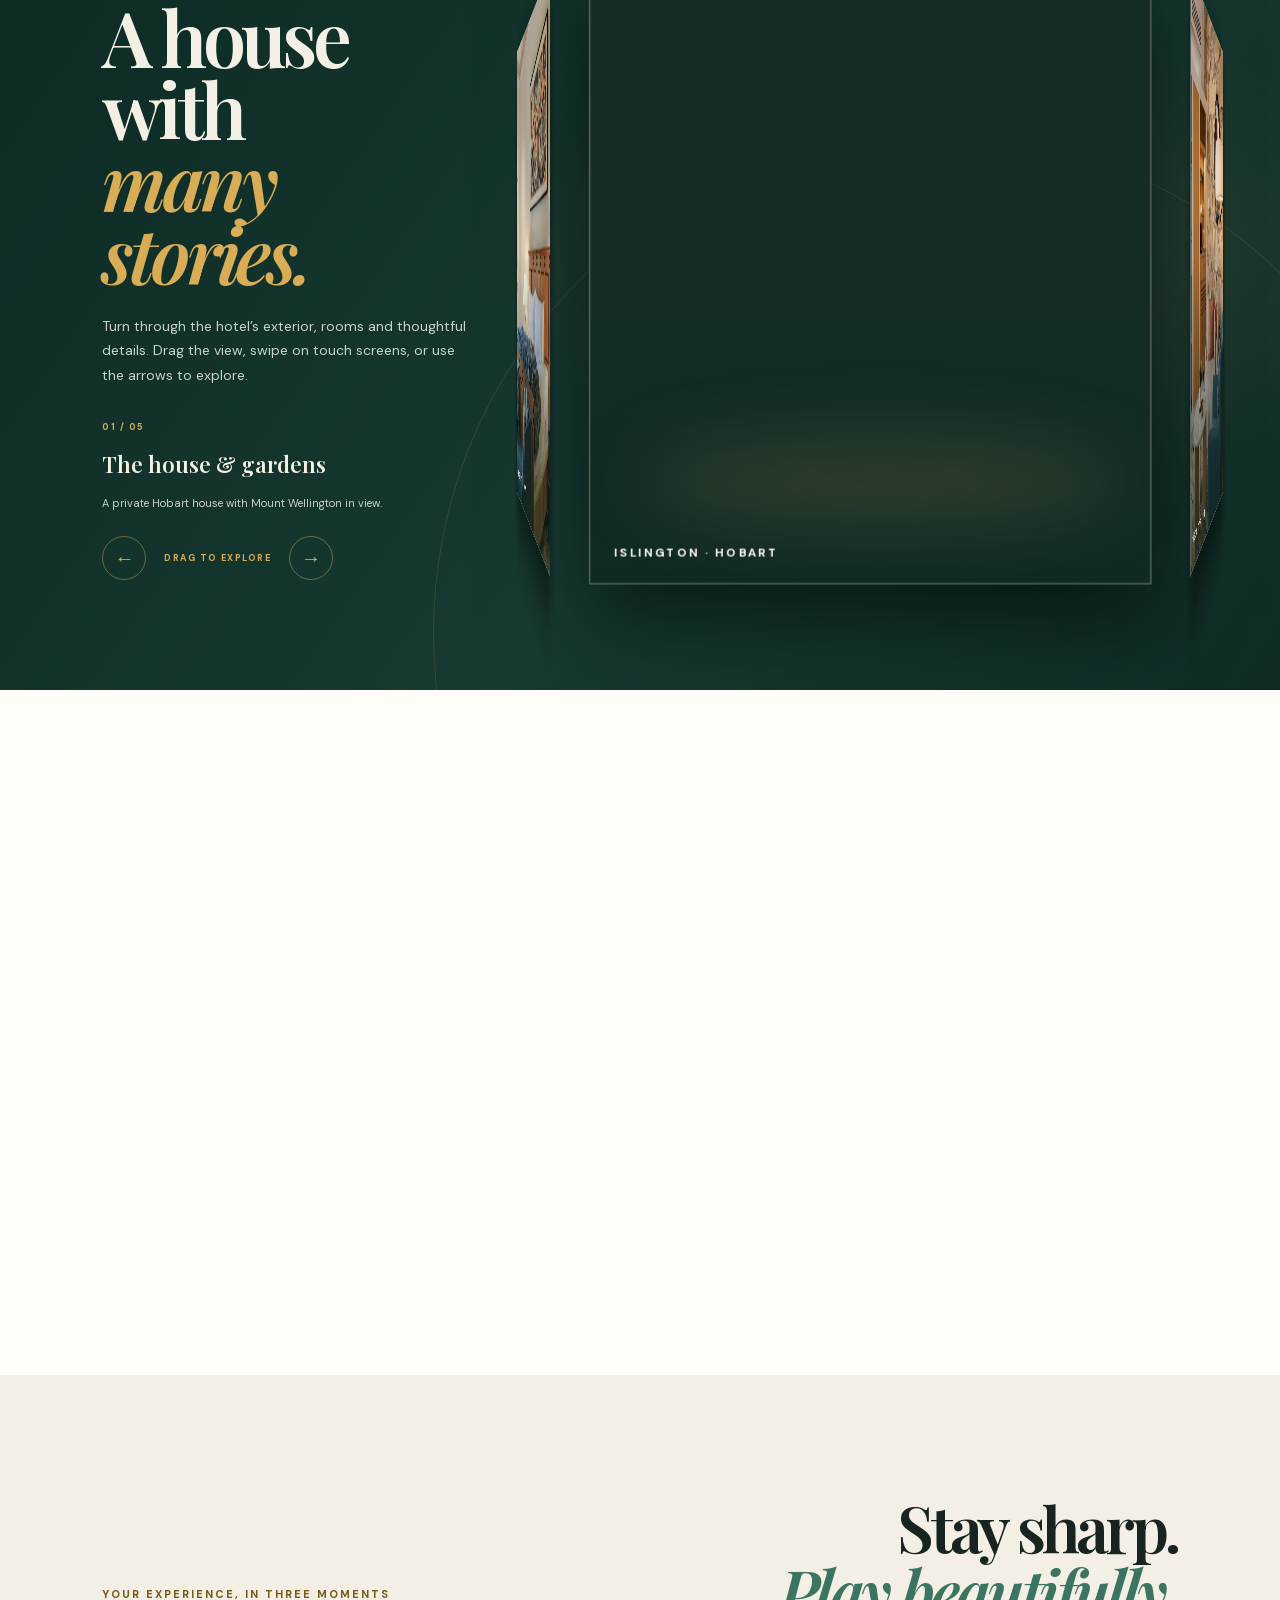
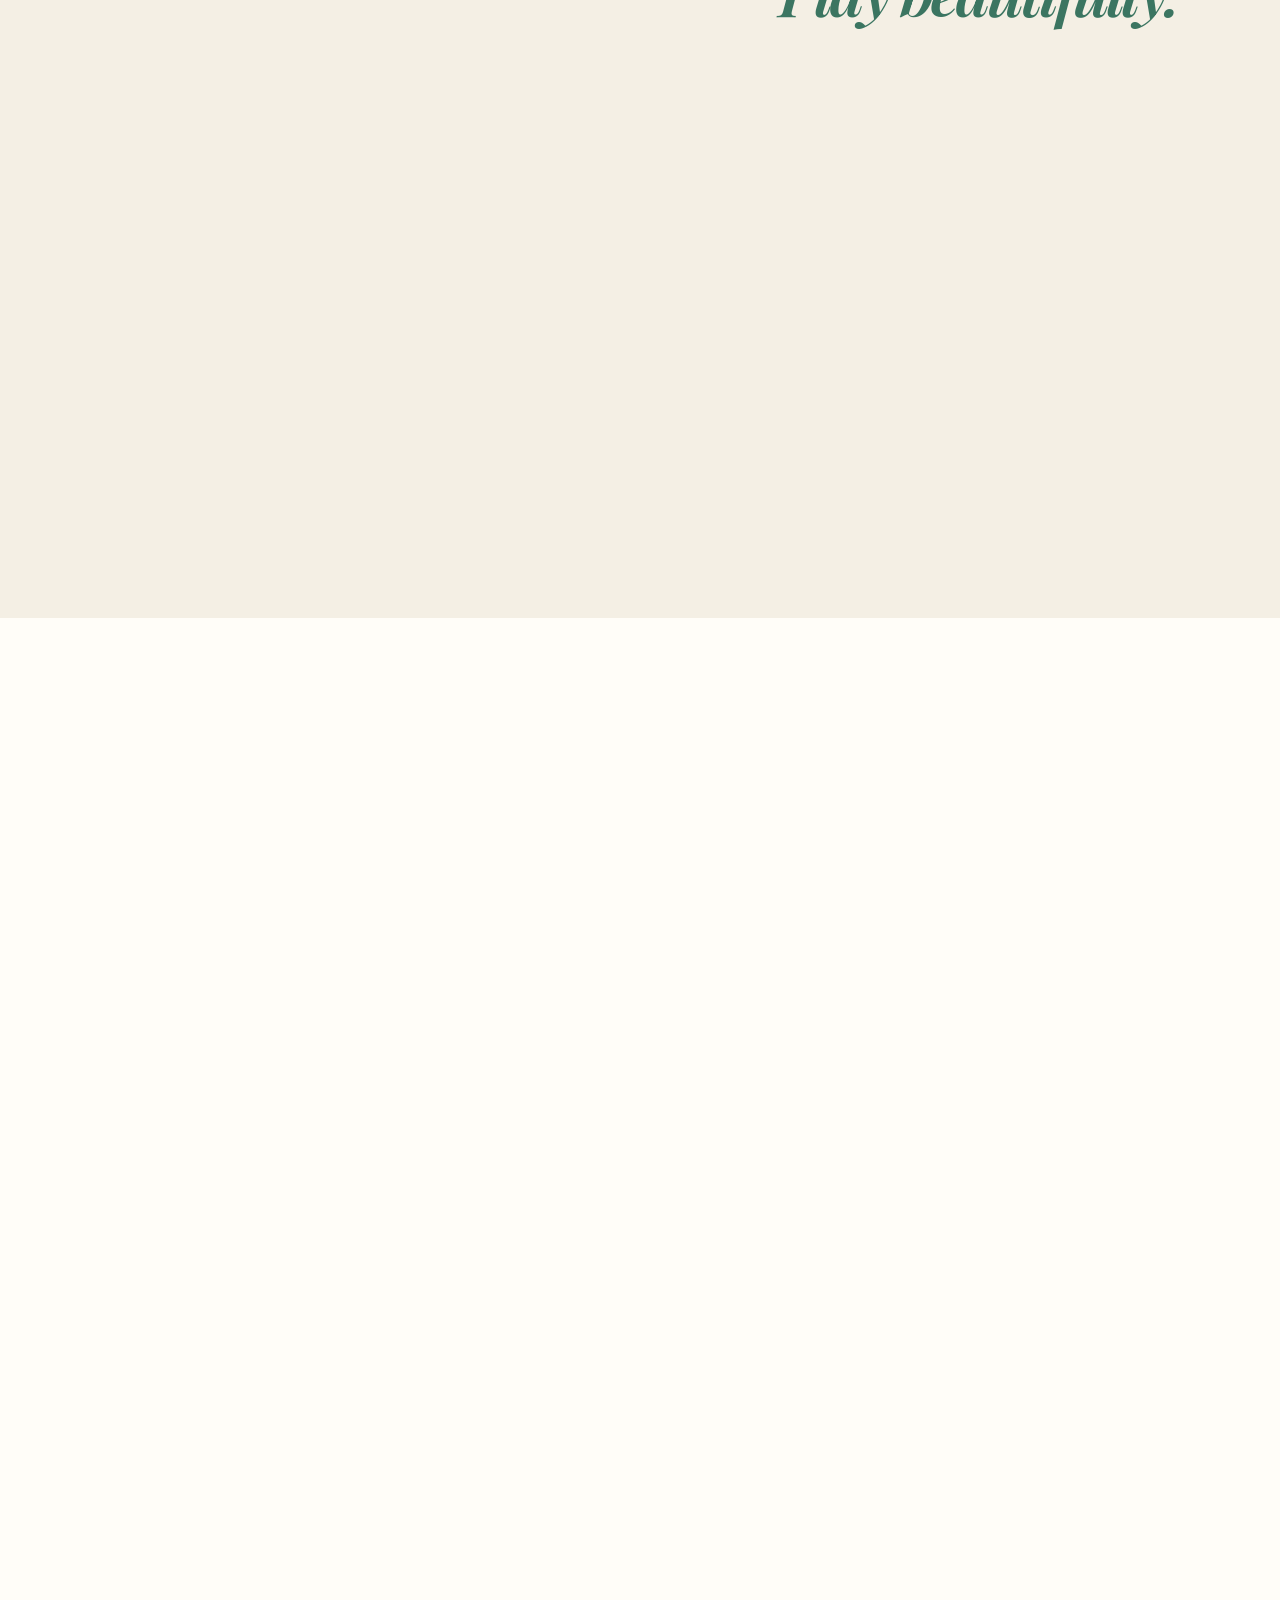
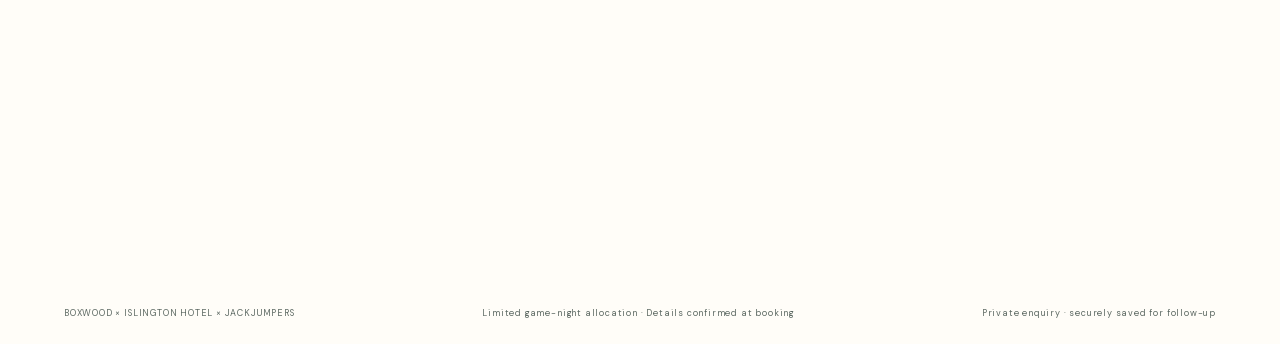
==== commit f1218097: "Publish fixtures.json so the static site lists matches without an API - New --export-fixtures mode r" ====
--- a/index.html
+++ b/index.html
@@ -15,7 +15,7 @@
     <link rel="stylesheet" href="hotel-explorer.css?v=20260927-secure" />
     <script src="assets/vendor/lenis.min.js" defer></script>
     <script src="config.js?v=20260927-live" defer></script>
-    <script src="script.js?v=20260927-live" defer></script>
+    <script src="script.js?v=20260928-fixtures" defer></script>
   </head>
   <body>
     <header class="site-header">
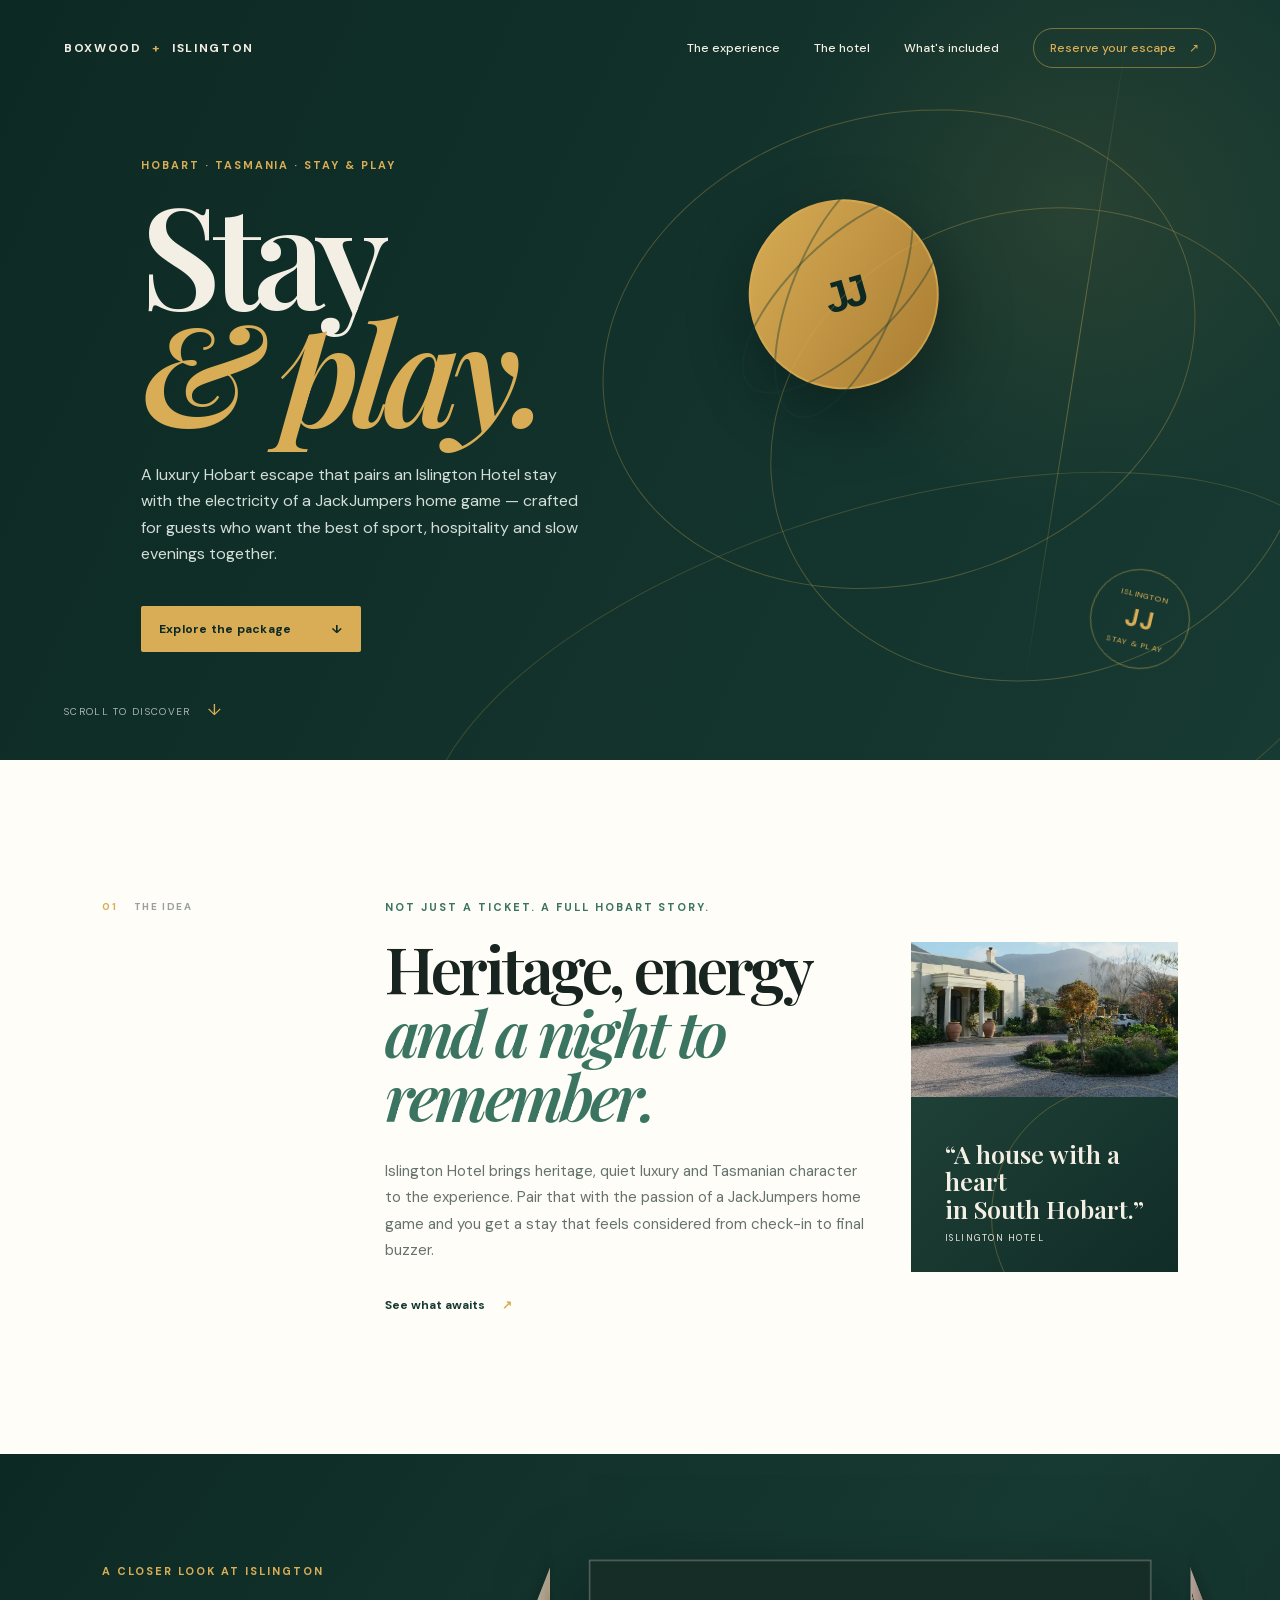
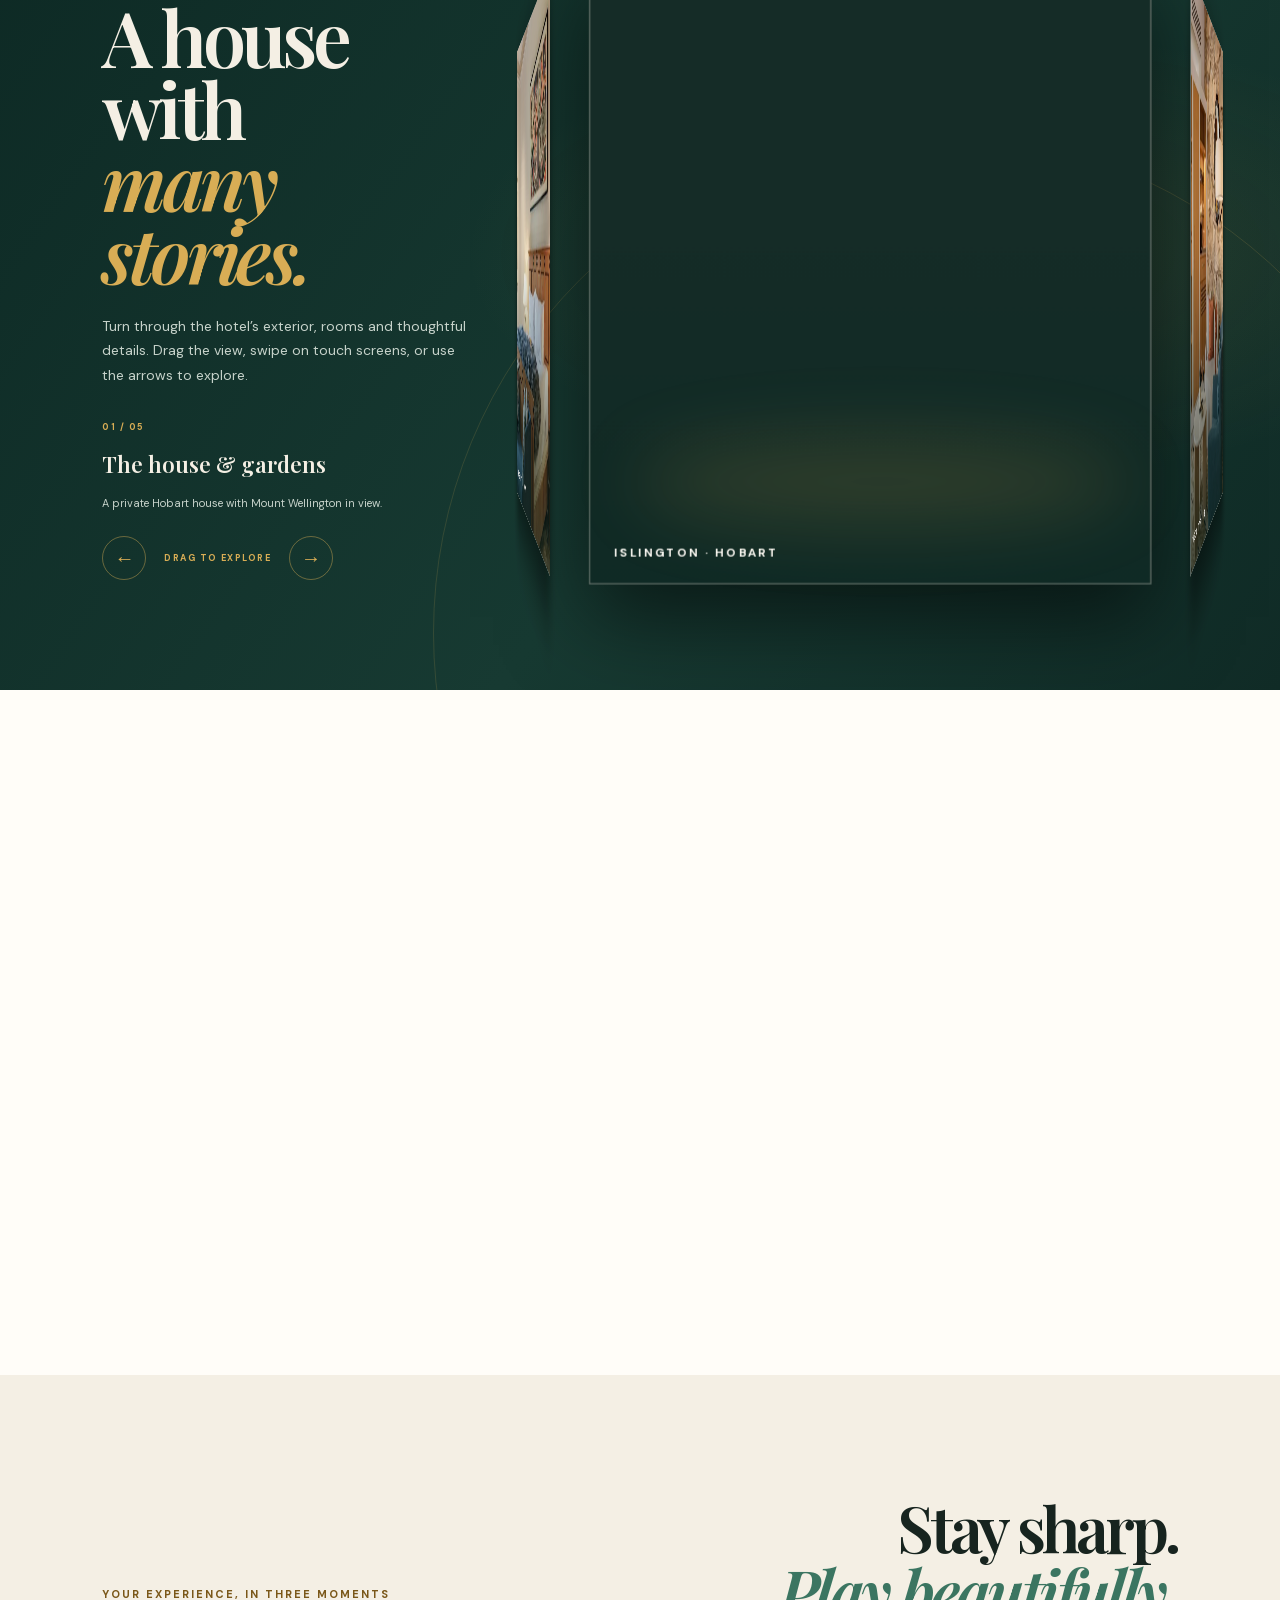
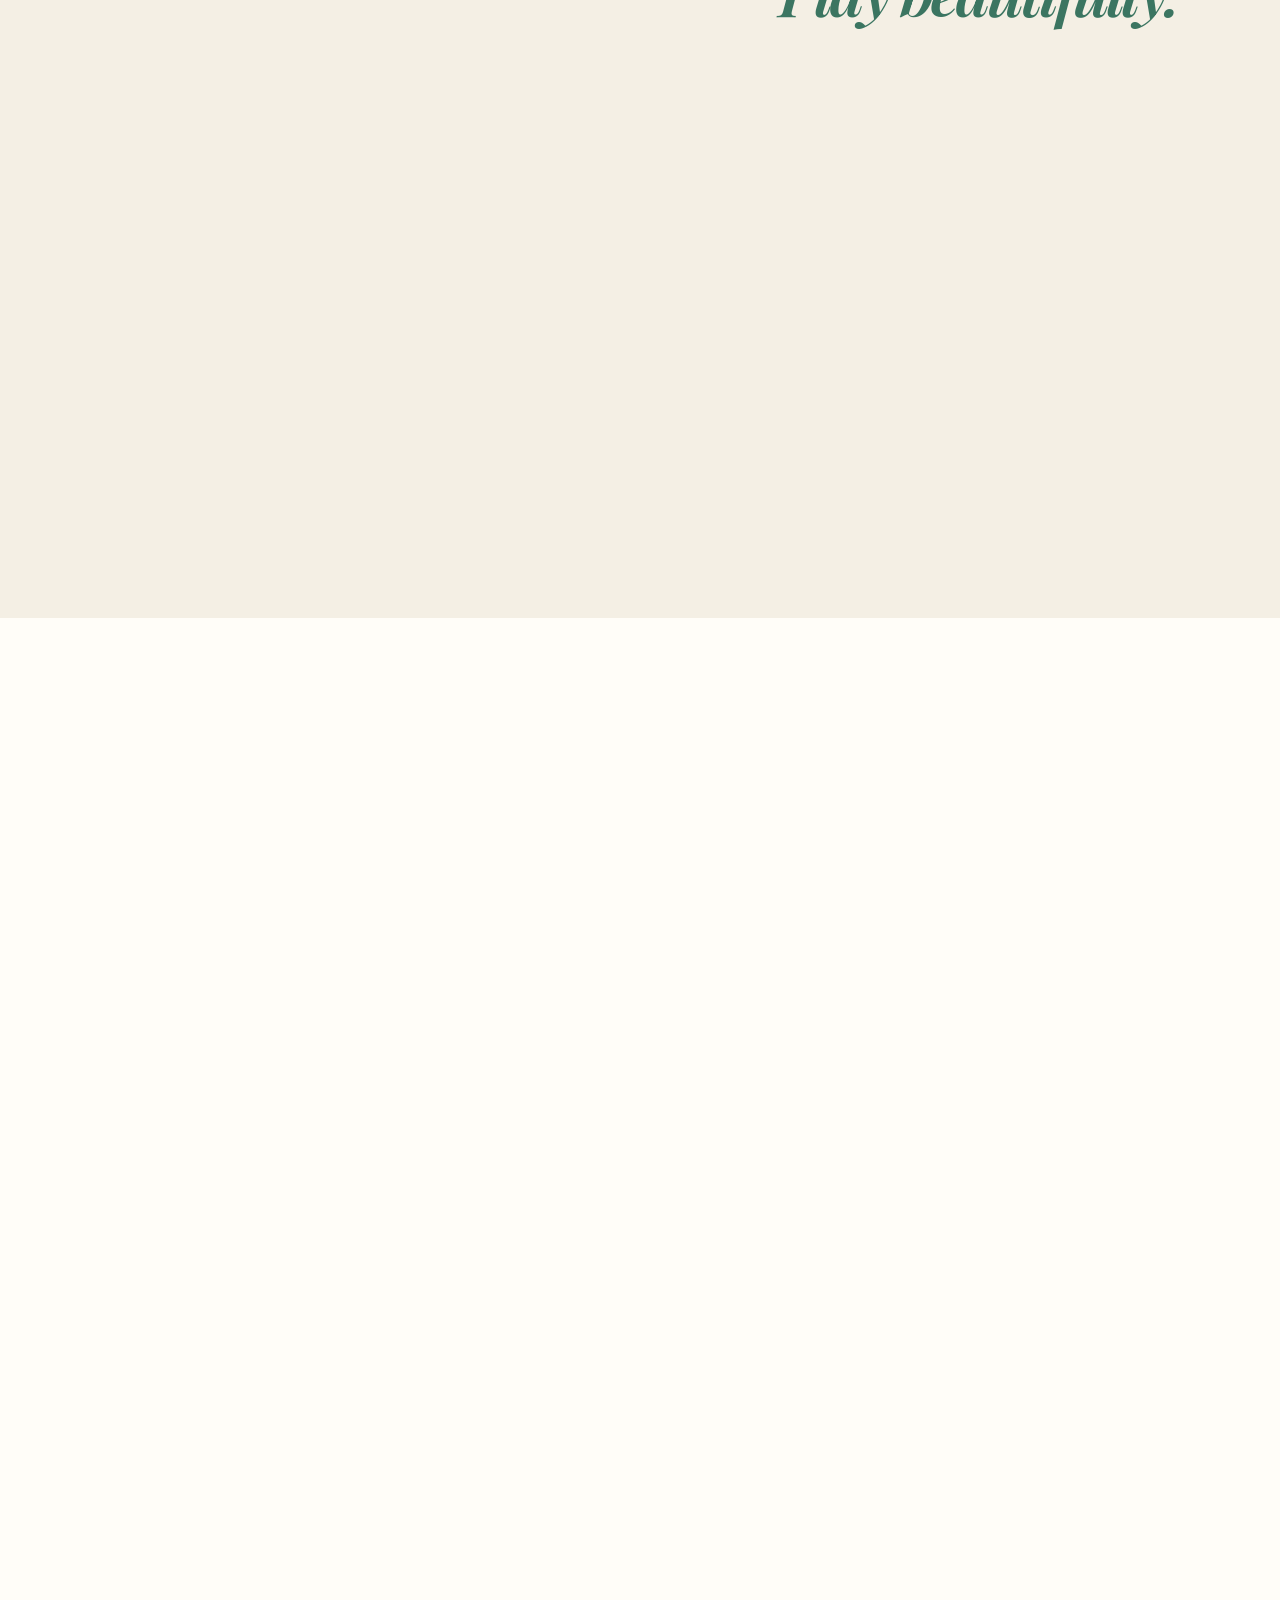
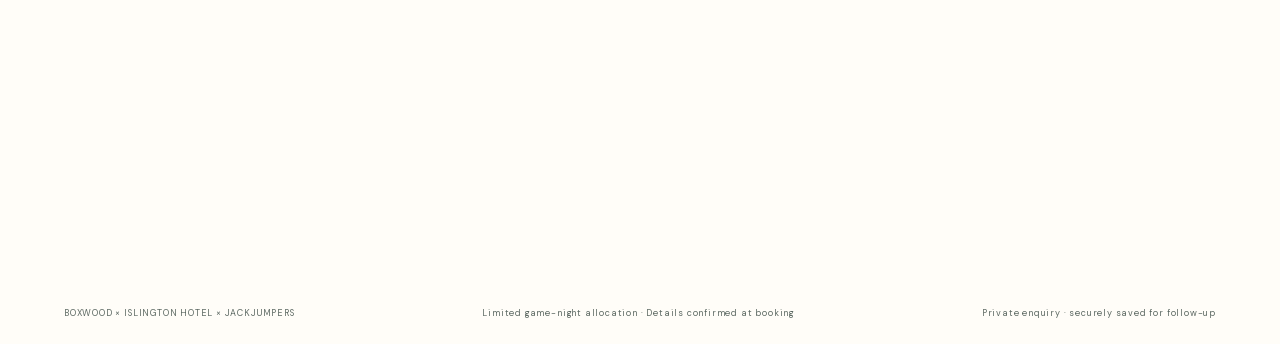
==== commit 7aa6f9fb: "Send public enquiries by email while no API is hosted When BOXWOOD_API_BASE is empty, the form opens" ====
--- a/index.html
+++ b/index.html
@@ -14,8 +14,8 @@
     <link rel="stylesheet" href="styles.css?v=20260927-secure" />
     <link rel="stylesheet" href="hotel-explorer.css?v=20260927-secure" />
     <script src="assets/vendor/lenis.min.js" defer></script>
-    <script src="config.js?v=20260927-live" defer></script>
-    <script src="script.js?v=20260928-fixtures" defer></script>
+    <script src="config.js?v=20260928-email" defer></script>
+    <script src="script.js?v=20260928-email" defer></script>
   </head>
   <body>
     <header class="site-header">
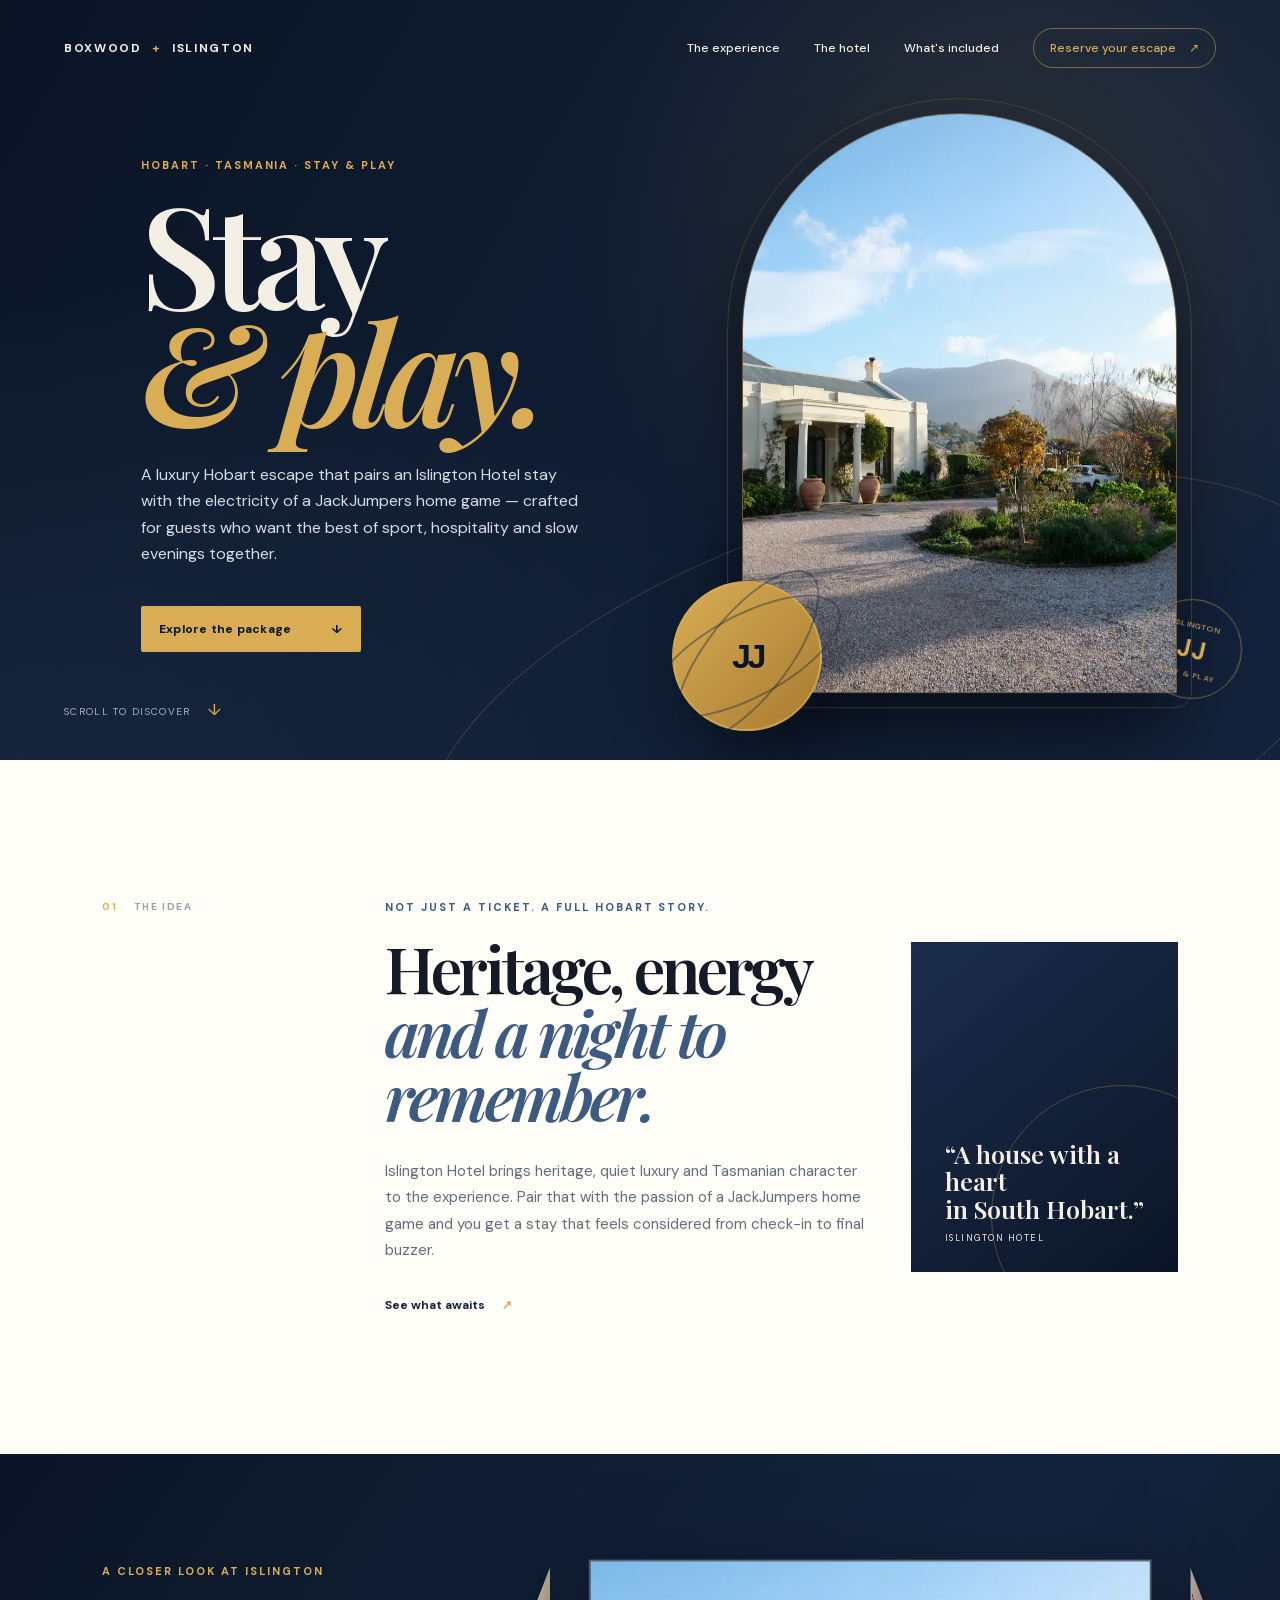
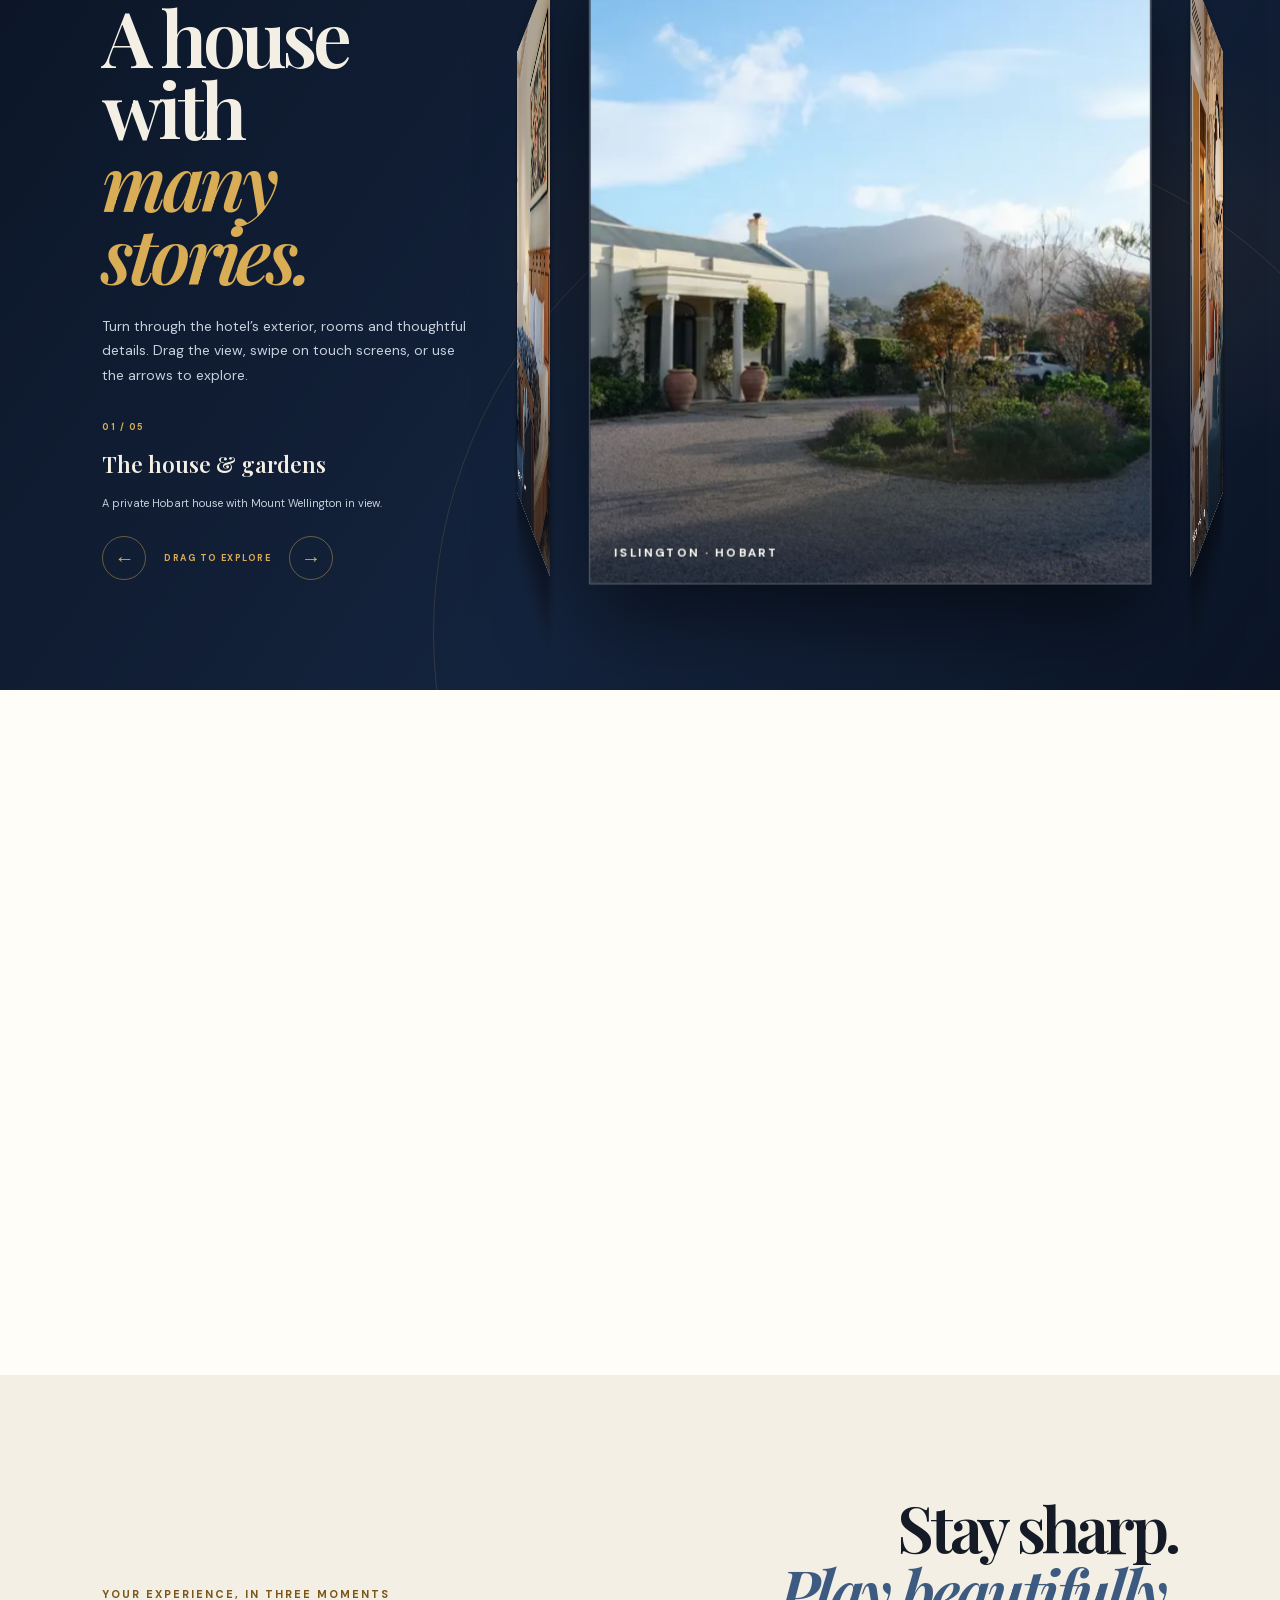
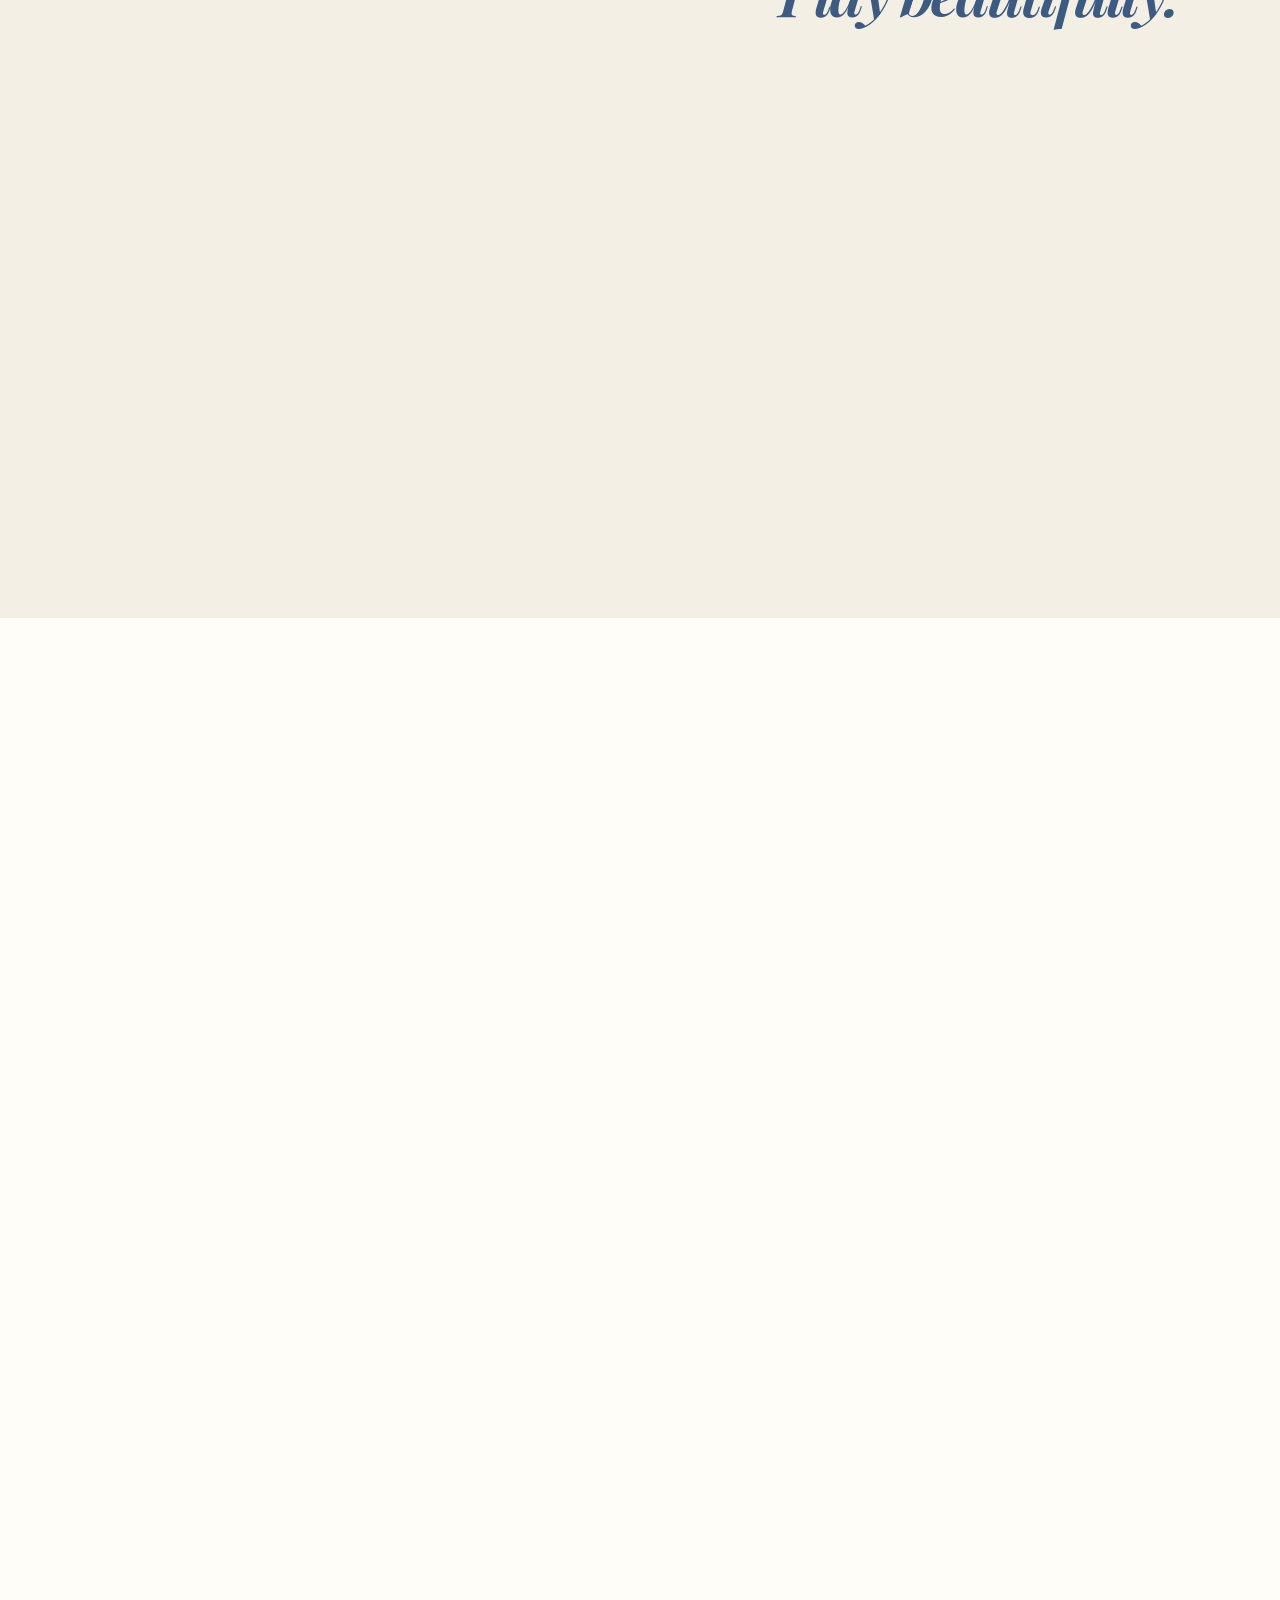
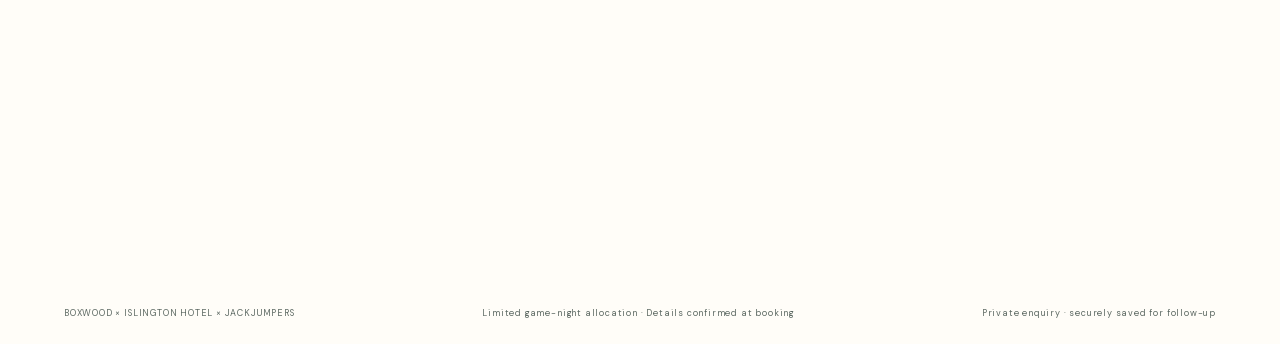
==== commit ee436dac: "Refresh the hero and move the site from green to midnight navy - Hero: midnight navy with a gold glo" ====
--- a/index.html
+++ b/index.html
@@ -11,8 +11,8 @@
     <link rel="preload" href="assets/fonts/dm-sans-normal-latin.woff2" as="font" type="font/woff2" crossorigin />
     <link rel="preload" href="assets/fonts/playfair-display-normal-latin.woff2" as="font" type="font/woff2" crossorigin />
     <link rel="stylesheet" href="assets/fonts.css?v=20260927-secure" />
-    <link rel="stylesheet" href="styles.css?v=20260927-secure" />
-    <link rel="stylesheet" href="hotel-explorer.css?v=20260927-secure" />
+    <link rel="stylesheet" href="styles.css?v=20260928-navy" />
+    <link rel="stylesheet" href="hotel-explorer.css?v=20260928-navy" />
     <script src="assets/vendor/lenis.min.js" defer></script>
     <script src="config.js?v=20260928-email" defer></script>
     <script src="script.js?v=20260928-email" defer></script>
@@ -32,6 +32,7 @@
     <main id="top">
       <section class="hero">
         <div class="hero-art" aria-hidden="true">
+          <img class="hero-photo" src="assets/islington/islington-exterior-800.webp" srcset="assets/islington/islington-exterior-480.webp 480w, assets/islington/islington-exterior-800.webp 800w, assets/islington/islington-exterior.webp 933w" sizes="(max-width: 850px) 72vw, 34vw" alt="" fetchpriority="high" />
           <div class="ball"><span>JJ</span></div>
           <div class="arc arc-one"></div>
           <div class="arc arc-two"></div>
--- a/styles.css
+++ b/styles.css
@@ -1,9 +1,21 @@
-:root{--ink:#17241f;--forest:#173a32;--deep:#0d2924;--jade:#3b7561;--gold:#d8ad55;--cream:#f4efe4;--paper:#fffdf8;--muted:#66736d;--line:#dcded3}*{box-sizing:border-box}html{scroll-behavior:smooth}body{margin:0;color:var(--ink);background:var(--paper);font-family:"DM Sans",sans-serif}a{color:inherit;text-decoration:none}button{font:inherit}.site-header{position:absolute;z-index:3;top:0;left:0;display:flex;width:100%;align-items:center;justify-content:space-between;padding:28px clamp(22px,5vw,76px);color:var(--cream)}.wordmark{font-size:12px;font-weight:700;letter-spacing:.14em}.wordmark span{margin:0 6px;color:var(--gold)}nav{display:flex;align-items:center;gap:34px;font-size:12px;font-weight:500}nav a{transition:color .2s ease}nav a:hover{color:var(--gold)}.nav-cta{padding:11px 16px;border:1px solid #d8ad5580;border-radius:30px;color:var(--gold)}.nav-cta span{margin-left:10px}.menu-toggle{display:none;color:var(--cream);background:none;border:0;font-size:22px}.hero{position:relative;display:flex;min-height:760px;align-items:center;overflow:hidden;padding:120px clamp(22px,11vw,170px) 70px;color:var(--cream);background:radial-gradient(circle at 84% 28%,#d8ad551a,transparent 25%),linear-gradient(115deg,var(--deep),var(--forest))}.hero:after{position:absolute;right:-7%;bottom:-22%;width:75%;height:55%;border:1px solid #d8ad5538;border-radius:50%;content:"";transform:rotate(-17deg)}.hero-copy{position:relative;z-index:2;width:min(560px,100%)}.eyebrow{margin:0 0 22px;color:var(--gold);font-size:11px;font-weight:700;letter-spacing:.18em;text-transform:uppercase}.eyebrow.green{color:var(--jade)}h1,h2,h3{margin:0;font-family:"Playfair Display",serif;font-weight:600;letter-spacing:-.06em}h1{font-size:clamp(72px,11vw,145px);line-height:.83}h1 em,h2 em{color:var(--gold);font-style:italic}.hero-intro{max-width:450px;margin:34px 0 38px;color:#d4ded8;font-size:16px;line-height:1.65}.button{display:inline-flex;align-items:center;justify-content:space-between;gap:40px;padding:15px 18px;border:0;border-radius:2px;cursor:pointer;font-size:12px;font-weight:700;letter-spacing:.02em;transition:transform .25s ease,background .25s ease,box-shadow .25s ease}.button:hover{transform:translateY(-3px);box-shadow:0 12px 24px #0002}.button-gold{color:var(--deep);background:var(--gold)}.button-gold:hover{background:#ebc875}.hero-art{position:absolute;right:5%;width:min(47vw,650px);height:650px;transform:rotate(-16deg)}.ball{position:absolute;top:16%;left:28%;display:grid;width:190px;height:190px;place-items:center;border:2px solid #d8ad55aa;border-radius:50%;background:linear-gradient(135deg,#d8ad55,#a87b31);box-shadow:0 25px 70px #0005;color:var(--deep);font-family:Arial;font-size:43px;font-weight:800;letter-spacing:-.1em;transition:transform .6s cubic-bezier(.2,.8,.2,1)}.hero:hover .ball{transform:translate(12px,-18px) rotate(18deg)}.ball:before,.ball:after{position:absolute;content:"";border:2px solid #173a3266;border-radius:50%}.ball:before{width:55%;height:140%;transform:rotate(38deg)}.ball:after{width:140%;height:55%;transform:rotate(-28deg)}.arc{position:absolute;border:1px solid #d8ad554d;border-radius:50%}.arc-one{top:5%;left:0;width:100%;height:72%}.arc-two{right:-13%;bottom:3%;width:90%;height:72%}.court-line{position:absolute;top:0;right:22%;width:1px;height:100%;background:linear-gradient(transparent,#d8ad5570,transparent);transform:rotate(25deg)}.hero-stamp{position:absolute;right:7%;bottom:12%;z-index:2;display:flex;width:100px;height:100px;align-items:center;justify-content:center;flex-direction:column;border:1px solid #d8ad5580;border-radius:50%;color:var(--gold);font-size:8px;letter-spacing:.15em;text-align:center;transform:rotate(13deg)}.hero-stamp strong{margin:3px 0;font-size:25px}.scroll-note{position:absolute;bottom:30px;left:clamp(22px,5vw,76px);z-index:2;color:#a9b6af;font-size:10px;letter-spacing:.13em;text-transform:uppercase}.scroll-note span{margin-left:13px;color:var(--gold);font-size:16px}.section-grid{display:grid;grid-template-columns:1fr 2fr 1.1fr;gap:40px;align-items:center;padding:140px clamp(22px,8vw,120px)}.section-label{display:flex;gap:16px;align-self:start;color:#98a19b;font-size:10px;font-weight:700;letter-spacing:.16em;text-transform:uppercase}.section-label span:first-child{color:var(--gold)}.experience-copy h2,.journey-heading h2{font-size:clamp(42px,5vw,70px);line-height:1}.experience-copy h2 em,.journey-heading h2 em{color:var(--jade)}.experience-copy>p:not(.eyebrow){max-width:510px;margin:30px 0;color:var(--muted);font-size:15px;line-height:1.75}.text-link{color:var(--forest);font-size:12px;font-weight:700}.text-link span{margin-left:14px;color:var(--gold)}.islington-card{position:relative;min-height:330px;padding:34px;color:var(--cream);overflow:hidden;background:linear-gradient(140deg,#25483d,#102d27)}.islington-card:after{position:absolute;right:-75px;bottom:-75px;width:260px;height:260px;border:1px solid #d8ad554c;border-radius:50%;content:""}.islington-card img{width:100px;filter:brightness(0) invert(1);opacity:.9}.islington-card p{position:absolute;bottom:50px;margin:0;font-family:"Playfair Display",serif;font-size:25px;line-height:1.1}.islington-card span{position:absolute;bottom:28px;font-size:9px;letter-spacing:.17em}.journey{padding:120px clamp(22px,8vw,120px);background:var(--cream)}.journey-heading{display:flex;align-items:end;justify-content:space-between;margin-bottom:55px}.journey-heading h2{text-align:right}.journey-grid{display:grid;grid-template-columns:repeat(3,1fr);gap:18px}.journey-card{position:relative;display:flex;min-height:420px;flex-direction:column;justify-content:space-between;padding:28px;overflow:hidden;transition:transform .3s ease,box-shadow .3s ease}.journey-card:hover{transform:translateY(-10px);box-shadow:0 22px 35px #173a321c}.card-stay{color:var(--cream);background:#274d40}.card-lounge{color:var(--ink);background:#d2b060}.card-game{color:var(--cream);background:#1e2e2a}.card-number{font-size:12px;font-weight:700;letter-spacing:.15em}.card-kicker{margin:0 0 12px;font-size:10px;font-weight:700;letter-spacing:.16em;text-transform:uppercase;opacity:.7}.journey-card h3{font-size:45px;line-height:.92}.card-body{max-width:230px;margin:22px 0 0;font-size:13px;line-height:1.55;opacity:.78}.card-arrow{position:absolute;right:27px;bottom:25px;font-size:28px;transition:transform .3s}.journey-card:hover .card-arrow{transform:translate(5px,-5px)}.offer{display:grid;grid-template-columns:1.5fr 1fr;gap:70px;align-items:center;padding:120px clamp(22px,12vw,190px);color:var(--cream);background:var(--forest)}.offer h2{font-size:clamp(48px,6vw,84px);line-height:.92}.offer ul{display:grid;grid-template-columns:1fr 1fr;gap:14px 35px;margin:45px 0 0;padding:0;list-style:none;color:#d1ddd6;font-size:13px}.offer li:before{margin-right:10px;color:var(--gold);content:"✦"}.price-card{padding:40px;text-align:center;border:1px solid #d8ad5554;background:#0d2924}.price-card>span{display:block;color:var(--gold);font-size:11px;font-weight:700;letter-spacing:.17em;text-transform:uppercase}.price-card strong{display:block;margin:9px 0;font-family:"Playfair Display",serif;font-size:80px;line-height:1}.price-card small{display:block;color:#c3d2ca;font-size:11px}.button-light{width:100%;margin-top:30px;color:var(--deep);background:var(--cream)}.reserve-message{min-height:16px;margin:15px 0 0;color:var(--gold);font-size:11px}footer{display:flex;flex-wrap:wrap;justify-content:space-between;gap:12px 20px;padding:25px clamp(22px,5vw,76px);color:#5d6963;font-size:9px;letter-spacing:.09em}footer span{max-width:100%;overflow-wrap:anywhere}.booking-panel{display:grid;grid-template-columns:1fr 1fr;gap:80px;align-items:start;padding:120px clamp(22px,12vw,190px);background:#f8f4eb}.booking-panel h2{font-size:clamp(46px,5vw,72px);line-height:.94;color:var(--forest)}.booking-panel h2 em{color:var(--jade)}.booking-intro{max-width:430px;margin:30px 0 0;color:var(--muted);font-size:14px;line-height:1.7}.booking-form{display:grid;grid-template-columns:1fr 1fr;gap:18px 16px;padding:34px;background:var(--paper);border:1px solid var(--line);box-shadow:0 20px 50px #173a3210}.field{display:grid;gap:7px;min-width:0}.field-wide,.booking-form>button,.form-status{grid-column:1/-1}.booking-form label{color:var(--forest);font-size:11px;font-weight:700;letter-spacing:.04em}.booking-form label span{color:var(--muted);font-weight:400}.booking-form input,.booking-form textarea{width:100%;padding:12px 13px;color:var(--ink);background:#fff;border:1px solid #ccd3ca;border-radius:2px;font:inherit;font-size:13px;outline:none;resize:vertical}.booking-form input:focus,.booking-form textarea:focus{border-color:var(--jade);box-shadow:0 0 0 4px #3b75611c}.booking-form input[aria-invalid=true],.booking-form textarea[aria-invalid=true]{border-color:#b34c40}.input-error{min-height:15px;color:#b34c40;font-size:10px}.input-hint{color:var(--muted);font-size:10px;text-align:right}.form-status{min-height:18px;margin:0;color:var(--jade);font-size:11px}.form-status.is-error{color:#b34c40}.price-card button:disabled,.booking-form button:disabled{cursor:not-allowed;opacity:.7}.focus-visible:focus-visible,.button:focus-visible,.nav-cta:focus-visible,a:focus-visible{outline:3px solid #d8ad55;outline-offset:4px}@media(max-width:850px){nav{display:none}.site-header nav.is-open{position:absolute;top:72px;right:22px;display:flex;align-items:stretch;flex-direction:column;gap:18px;padding:20px;background:var(--deep);box-shadow:0 15px 30px #0003}.menu-toggle{display:block}.hero{min-height:700px}.hero-art{right:-34%;opacity:.7}.section-grid{grid-template-columns:1fr;padding-top:90px;padding-bottom:90px}.section-label{margin-bottom:-15px}.islington-card{min-height:260px}.journey-heading{display:block}.journey-heading h2{margin-top:30px;text-align:left}.journey-grid{grid-template-columns:1fr}.journey-card{min-height:330px}.offer,.booking-panel{grid-template-columns:1fr;padding-top:90px;padding-bottom:90px}.price-card{max-width:420px}.offer ul{grid-template-columns:1fr}footer{flex-direction:column;line-height:1.5}}@media(max-width:560px){.booking-form{grid-template-columns:1fr}.booking-form label:nth-of-type(3),.booking-form textarea,.booking-form button,.form-status{grid-column:auto}}@media(max-width:480px){.site-header{padding:22px}.wordmark{font-size:10px}.hero{padding:125px 22px 80px}.hero-art{right:-75%;width:500px}.hero-stamp{right:8%;bottom:8%}h1{font-size:72px}.hero-intro{font-size:14px}.section-grid,.journey,.offer,.booking-panel{padding-right:22px;padding-left:22px}.experience-copy h2,.journey-heading h2,.booking-panel h2{font-size:44px}.journey-card h3{font-size:40px}}
+:root{--ink:#141b26;--forest:#14233d;--deep:#0b1526;--jade:#3d5a80;--gold:#d8ad55;--cream:#f4efe4;--paper:#fffdf8;--muted:#646d7a;--line:#dcded3}*{box-sizing:border-box}html{scroll-behavior:smooth}body{margin:0;color:var(--ink);background:var(--paper);font-family:"DM Sans",sans-serif}a{color:inherit;text-decoration:none}button{font:inherit}.site-header{position:absolute;z-index:3;top:0;left:0;display:flex;width:100%;align-items:center;justify-content:space-between;padding:28px clamp(22px,5vw,76px);color:var(--cream)}.wordmark{font-size:12px;font-weight:700;letter-spacing:.14em}.wordmark span{margin:0 6px;color:var(--gold)}nav{display:flex;align-items:center;gap:34px;font-size:12px;font-weight:500}nav a{transition:color .2s ease}nav a:hover{color:var(--gold)}.nav-cta{padding:11px 16px;border:1px solid #d8ad5580;border-radius:30px;color:var(--gold)}.nav-cta span{margin-left:10px}.menu-toggle{display:none;color:var(--cream);background:none;border:0;font-size:22px}.hero{position:relative;display:flex;min-height:760px;align-items:center;overflow:hidden;padding:120px clamp(22px,11vw,170px) 70px;color:var(--cream);background:radial-gradient(circle at 84% 28%,#d8ad551a,transparent 25%),linear-gradient(115deg,var(--deep),var(--forest))}.hero:after{position:absolute;right:-7%;bottom:-22%;width:75%;height:55%;border:1px solid #d8ad5538;border-radius:50%;content:"";transform:rotate(-17deg)}.hero-copy{position:relative;z-index:2;width:min(560px,100%)}.eyebrow{margin:0 0 22px;color:var(--gold);font-size:11px;font-weight:700;letter-spacing:.18em;text-transform:uppercase}.eyebrow.green{color:var(--jade)}h1,h2,h3{margin:0;font-family:"Playfair Display",serif;font-weight:600;letter-spacing:-.06em}h1{font-size:clamp(72px,11vw,145px);line-height:.83}h1 em,h2 em{color:var(--gold);font-style:italic}.hero-intro{max-width:450px;margin:34px 0 38px;color:#d6dce6;font-size:16px;line-height:1.65}.button{display:inline-flex;align-items:center;justify-content:space-between;gap:40px;padding:15px 18px;border:0;border-radius:2px;cursor:pointer;font-size:12px;font-weight:700;letter-spacing:.02em;transition:transform .25s ease,background .25s ease,box-shadow .25s ease}.button:hover{transform:translateY(-3px);box-shadow:0 12px 24px #0002}.button-gold{color:var(--deep);background:var(--gold)}.button-gold:hover{background:#ebc875}.hero-art{position:absolute;right:5%;width:min(47vw,650px);height:650px;transform:rotate(-16deg)}.ball{position:absolute;top:16%;left:28%;display:grid;width:190px;height:190px;place-items:center;border:2px solid #d8ad55aa;border-radius:50%;background:linear-gradient(135deg,#d8ad55,#a87b31);box-shadow:0 25px 70px #0005;color:var(--deep);font-family:Arial;font-size:43px;font-weight:800;letter-spacing:-.1em;transition:transform .6s cubic-bezier(.2,.8,.2,1)}.hero:hover .ball{transform:translate(12px,-18px) rotate(18deg)}.ball:before,.ball:after{position:absolute;content:"";border:2px solid #14233d66;border-radius:50%}.ball:before{width:55%;height:140%;transform:rotate(38deg)}.ball:after{width:140%;height:55%;transform:rotate(-28deg)}.arc{position:absolute;border:1px solid #d8ad554d;border-radius:50%}.arc-one{top:5%;left:0;width:100%;height:72%}.arc-two{right:-13%;bottom:3%;width:90%;height:72%}.court-line{position:absolute;top:0;right:22%;width:1px;height:100%;background:linear-gradient(transparent,#d8ad5570,transparent);transform:rotate(25deg)}.hero-stamp{position:absolute;right:7%;bottom:12%;z-index:2;display:flex;width:100px;height:100px;align-items:center;justify-content:center;flex-direction:column;border:1px solid #d8ad5580;border-radius:50%;color:var(--gold);font-size:8px;letter-spacing:.15em;text-align:center;transform:rotate(13deg)}.hero-stamp strong{margin:3px 0;font-size:25px}.scroll-note{position:absolute;bottom:30px;left:clamp(22px,5vw,76px);z-index:2;color:#a9b3c2;font-size:10px;letter-spacing:.13em;text-transform:uppercase}.scroll-note span{margin-left:13px;color:var(--gold);font-size:16px}.section-grid{display:grid;grid-template-columns:1fr 2fr 1.1fr;gap:40px;align-items:center;padding:140px clamp(22px,8vw,120px)}.section-label{display:flex;gap:16px;align-self:start;color:#9aa1ad;font-size:10px;font-weight:700;letter-spacing:.16em;text-transform:uppercase}.section-label span:first-child{color:var(--gold)}.experience-copy h2,.journey-heading h2{font-size:clamp(42px,5vw,70px);line-height:1}.experience-copy h2 em,.journey-heading h2 em{color:var(--jade)}.experience-copy>p:not(.eyebrow){max-width:510px;margin:30px 0;color:var(--muted);font-size:15px;line-height:1.75}.text-link{color:var(--forest);font-size:12px;font-weight:700}.text-link span{margin-left:14px;color:var(--gold)}.islington-card{position:relative;min-height:330px;padding:34px;color:var(--cream);overflow:hidden;background:linear-gradient(140deg,#1b2d4d,#0b1526)}.islington-card:after{position:absolute;right:-75px;bottom:-75px;width:260px;height:260px;border:1px solid #d8ad554c;border-radius:50%;content:""}.islington-card img{width:100px;filter:brightness(0) invert(1);opacity:.9}.islington-card p{position:absolute;bottom:50px;margin:0;font-family:"Playfair Display",serif;font-size:25px;line-height:1.1}.islington-card span{position:absolute;bottom:28px;font-size:9px;letter-spacing:.17em}.journey{padding:120px clamp(22px,8vw,120px);background:var(--cream)}.journey-heading{display:flex;align-items:end;justify-content:space-between;margin-bottom:55px}.journey-heading h2{text-align:right}.journey-grid{display:grid;grid-template-columns:repeat(3,1fr);gap:18px}.journey-card{position:relative;display:flex;min-height:420px;flex-direction:column;justify-content:space-between;padding:28px;overflow:hidden;transition:transform .3s ease,box-shadow .3s ease}.journey-card:hover{transform:translateY(-10px);box-shadow:0 22px 35px #14233d1c}.card-stay{color:var(--cream);background:#1b2d4d}.card-lounge{color:var(--ink);background:#d2b060}.card-game{color:var(--cream);background:#101b2e}.card-number{font-size:12px;font-weight:700;letter-spacing:.15em}.card-kicker{margin:0 0 12px;font-size:10px;font-weight:700;letter-spacing:.16em;text-transform:uppercase;opacity:.7}.journey-card h3{font-size:45px;line-height:.92}.card-body{max-width:230px;margin:22px 0 0;font-size:13px;line-height:1.55;opacity:.78}.card-arrow{position:absolute;right:27px;bottom:25px;font-size:28px;transition:transform .3s}.journey-card:hover .card-arrow{transform:translate(5px,-5px)}.offer{display:grid;grid-template-columns:1.5fr 1fr;gap:70px;align-items:center;padding:120px clamp(22px,12vw,190px);color:var(--cream);background:var(--forest)}.offer h2{font-size:clamp(48px,6vw,84px);line-height:.92}.offer ul{display:grid;grid-template-columns:1fr 1fr;gap:14px 35px;margin:45px 0 0;padding:0;list-style:none;color:#d3dae5;font-size:13px}.offer li:before{margin-right:10px;color:var(--gold);content:"✦"}.price-card{padding:40px;text-align:center;border:1px solid #d8ad5554;background:#0b1526}.price-card>span{display:block;color:var(--gold);font-size:11px;font-weight:700;letter-spacing:.17em;text-transform:uppercase}.price-card strong{display:block;margin:9px 0;font-family:"Playfair Display",serif;font-size:80px;line-height:1}.price-card small{display:block;color:#c4ccd9;font-size:11px}.button-light{width:100%;margin-top:30px;color:var(--deep);background:var(--cream)}.reserve-message{min-height:16px;margin:15px 0 0;color:var(--gold);font-size:11px}footer{display:flex;flex-wrap:wrap;justify-content:space-between;gap:12px 20px;padding:25px clamp(22px,5vw,76px);color:#5d6963;font-size:9px;letter-spacing:.09em}footer span{max-width:100%;overflow-wrap:anywhere}.booking-panel{display:grid;grid-template-columns:1fr 1fr;gap:80px;align-items:start;padding:120px clamp(22px,12vw,190px);background:#f8f4eb}.booking-panel h2{font-size:clamp(46px,5vw,72px);line-height:.94;color:var(--forest)}.booking-panel h2 em{color:var(--jade)}.booking-intro{max-width:430px;margin:30px 0 0;color:var(--muted);font-size:14px;line-height:1.7}.booking-form{display:grid;grid-template-columns:1fr 1fr;gap:18px 16px;padding:34px;background:var(--paper);border:1px solid var(--line);box-shadow:0 20px 50px #14233d10}.field{display:grid;gap:7px;min-width:0}.field-wide,.booking-form>button,.form-status{grid-column:1/-1}.booking-form label{color:var(--forest);font-size:11px;font-weight:700;letter-spacing:.04em}.booking-form label span{color:var(--muted);font-weight:400}.booking-form input,.booking-form textarea{width:100%;padding:12px 13px;color:var(--ink);background:#fff;border:1px solid #ccd3ca;border-radius:2px;font:inherit;font-size:13px;outline:none;resize:vertical}.booking-form input:focus,.booking-form textarea:focus{border-color:var(--jade);box-shadow:0 0 0 4px #3d5a801c}.booking-form input[aria-invalid=true],.booking-form textarea[aria-invalid=true]{border-color:#b34c40}.input-error{min-height:15px;color:#b34c40;font-size:10px}.input-hint{color:var(--muted);font-size:10px;text-align:right}.form-status{min-height:18px;margin:0;color:var(--jade);font-size:11px}.form-status.is-error{color:#b34c40}.price-card button:disabled,.booking-form button:disabled{cursor:not-allowed;opacity:.7}.focus-visible:focus-visible,.button:focus-visible,.nav-cta:focus-visible,a:focus-visible{outline:3px solid #d8ad55;outline-offset:4px}@media(max-width:850px){nav{display:none}.site-header nav.is-open{position:absolute;top:72px;right:22px;display:flex;align-items:stretch;flex-direction:column;gap:18px;padding:20px;background:var(--deep);box-shadow:0 15px 30px #0003}.menu-toggle{display:block}.hero{min-height:700px}.hero-art{right:-34%;opacity:.7}.section-grid{grid-template-columns:1fr;padding-top:90px;padding-bottom:90px}.section-label{margin-bottom:-15px}.islington-card{min-height:260px}.journey-heading{display:block}.journey-heading h2{margin-top:30px;text-align:left}.journey-grid{grid-template-columns:1fr}.journey-card{min-height:330px}.offer,.booking-panel{grid-template-columns:1fr;padding-top:90px;padding-bottom:90px}.price-card{max-width:420px}.offer ul{grid-template-columns:1fr}footer{flex-direction:column;line-height:1.5}}@media(max-width:560px){.booking-form{grid-template-columns:1fr}.booking-form label:nth-of-type(3),.booking-form textarea,.booking-form button,.form-status{grid-column:auto}}@media(max-width:480px){.site-header{padding:22px}.wordmark{font-size:10px}.hero{padding:125px 22px 80px}.hero-art{right:-75%;width:500px}.hero-stamp{right:8%;bottom:8%}h1{font-size:72px}.hero-intro{font-size:14px}.section-grid,.journey,.offer,.booking-panel{padding-right:22px;padding-left:22px}.experience-copy h2,.journey-heading h2,.booking-panel h2{font-size:44px}.journey-card h3{font-size:40px}}
 @media(prefers-reduced-motion:reduce){html{scroll-behavior:auto}*,*:before,*:after{transition-duration:.01ms!important;animation-duration:.01ms!important;animation-iteration-count:1!important}}
 footer{flex-wrap:wrap;gap:12px 20px}footer span{max-width:100%;overflow-wrap:anywhere}
 @media(max-width:850px){.games-section{grid-template-columns:1fr;padding-top:90px;padding-bottom:90px}.game-picker{max-width:620px}.fireside-section{grid-template-columns:1fr}.fireside-image{min-height:390px}.fireside-copy{padding:75px 22px}.islington-story{grid-template-columns:1fr;gap:28px;padding-top:85px;padding-bottom:85px}.islington-story .text-link{white-space:normal}}
 html,body{overflow-x:clip}
-.games-section{display:grid;grid-template-columns:.8fr 1.1fr 1fr;gap:55px;align-items:end;padding:125px clamp(22px,8vw,120px);background:#fffdf8}.games-heading h2,.fireside-copy h2,.islington-story h2{font-size:clamp(46px,5.5vw,78px);line-height:.92;color:var(--forest)}.games-heading h2 em,.fireside-copy h2 em,.islington-story h2 em{color:var(--jade)}.games-heading>p:last-child{max-width:390px;margin:28px 0 0;color:var(--muted);font-size:14px;line-height:1.7}.game-picker{padding:28px;background:var(--cream);border:1px solid var(--line);box-shadow:0 18px 50px #173a3212}.game-photo{position:relative;height:155px;margin:0 0 20px;overflow:hidden;background:var(--forest)}.game-photo:after{position:absolute;inset:35% 0 0;background:linear-gradient(0deg,#0d2924b8,transparent);content:""}.game-photo img{width:100%;height:100%;object-fit:cover;object-position:center 35%;filter:saturate(1.1);transition:transform .8s ease}.game-picker:hover .game-photo img{transform:scale(1.04)}.game-photo figcaption{position:absolute;z-index:1;bottom:12px;left:14px;color:#fffdf8;font-size:9px;font-weight:700;letter-spacing:.1em;text-transform:uppercase}.game-picker label{display:block;margin-bottom:9px;color:var(--forest);font-size:11px;font-weight:700;letter-spacing:.04em}.game-picker select{width:100%;padding:13px 38px 13px 14px;color:var(--ink);background:var(--paper);border:1px solid #c9d1c8;border-radius:2px;font:inherit;font-size:12px}.game-detail{display:flex;align-items:center;gap:14px;margin-top:22px;padding-top:20px;border-top:1px solid #d1d8cf}.game-badge{display:grid;width:48px;height:48px;flex:none;place-items:center;color:var(--deep);border-radius:50%;background:var(--gold);font-weight:800;letter-spacing:-.1em}.game-detail strong{display:block;color:var(--forest);font-size:13px}.game-detail small{display:block;margin-top:5px;color:var(--muted);font-size:10px;line-height:1.4}.game-fixture-link{display:inline-block;margin-top:8px;color:var(--jade);font-size:10px;font-weight:700}.game-fixture-link:hover{text-decoration:underline}.fireside-section{display:grid;grid-template-columns:1.1fr .9fr;min-height:590px;background:var(--deep);color:var(--cream)}.fireside-image{position:relative;min-height:480px;overflow:hidden}.fireside-image:after{position:absolute;inset:0;background:linear-gradient(90deg,transparent 60%,var(--deep)),linear-gradient(0deg,#0d2924aa,transparent 40%);content:""}.fireside-image img{width:100%;height:100%;object-fit:cover;filter:saturate(.75) sepia(.12);transition:transform 1.1s cubic-bezier(.22,1,.36,1)}.fireside-section:hover .fireside-image img{transform:scale(1.06)}.image-caption{position:absolute;z-index:1;bottom:28px;left:clamp(22px,5vw,76px);color:#eee3cb;font-size:10px;font-weight:700;letter-spacing:.12em;text-transform:uppercase}.fireside-copy{display:flex;justify-content:center;flex-direction:column;padding:80px clamp(30px,7vw,110px) 80px 40px}.fireside-copy h2{color:var(--cream)}.fireside-copy h2 em{color:var(--gold)}.fireside-copy>p:not(.eyebrow){max-width:420px;margin:30px 0;color:#c6d2ca;font-size:14px;line-height:1.75}.fireside-notes{display:flex;flex-wrap:wrap;gap:9px}.fireside-notes span{padding:9px 12px;color:var(--gold);border:1px solid #d8ad554d;border-radius:30px;font-size:10px}.islington-story{display:grid;grid-template-columns:1fr 1fr auto;gap:50px;align-items:end;padding:115px clamp(22px,12vw,190px);background:#f8f4eb}.islington-story>p{max-width:430px;margin:0;color:var(--muted);font-size:15px;line-height:1.75}.islington-story .text-link{white-space:nowrap}
+.games-section{display:grid;grid-template-columns:.8fr 1.1fr 1fr;gap:55px;align-items:end;padding:125px clamp(22px,8vw,120px);background:#fffdf8}.games-heading h2,.fireside-copy h2,.islington-story h2{font-size:clamp(46px,5.5vw,78px);line-height:.92;color:var(--forest)}.games-heading h2 em,.fireside-copy h2 em,.islington-story h2 em{color:var(--jade)}.games-heading>p:last-child{max-width:390px;margin:28px 0 0;color:var(--muted);font-size:14px;line-height:1.7}.game-picker{padding:28px;background:var(--cream);border:1px solid var(--line);box-shadow:0 18px 50px #14233d12}.game-photo{position:relative;height:155px;margin:0 0 20px;overflow:hidden;background:var(--forest)}.game-photo:after{position:absolute;inset:35% 0 0;background:linear-gradient(0deg,#0b1526b8,transparent);content:""}.game-photo img{width:100%;height:100%;object-fit:cover;object-position:center 35%;filter:saturate(1.1);transition:transform .8s ease}.game-picker:hover .game-photo img{transform:scale(1.04)}.game-photo figcaption{position:absolute;z-index:1;bottom:12px;left:14px;color:#fffdf8;font-size:9px;font-weight:700;letter-spacing:.1em;text-transform:uppercase}.game-picker label{display:block;margin-bottom:9px;color:var(--forest);font-size:11px;font-weight:700;letter-spacing:.04em}.game-picker select{width:100%;padding:13px 38px 13px 14px;color:var(--ink);background:var(--paper);border:1px solid #c9d1c8;border-radius:2px;font:inherit;font-size:12px}.game-detail{display:flex;align-items:center;gap:14px;margin-top:22px;padding-top:20px;border-top:1px solid #d1d8cf}.game-badge{display:grid;width:48px;height:48px;flex:none;place-items:center;color:var(--deep);border-radius:50%;background:var(--gold);font-weight:800;letter-spacing:-.1em}.game-detail strong{display:block;color:var(--forest);font-size:13px}.game-detail small{display:block;margin-top:5px;color:var(--muted);font-size:10px;line-height:1.4}.game-fixture-link{display:inline-block;margin-top:8px;color:var(--jade);font-size:10px;font-weight:700}.game-fixture-link:hover{text-decoration:underline}.fireside-section{display:grid;grid-template-columns:1.1fr .9fr;min-height:590px;background:var(--deep);color:var(--cream)}.fireside-image{position:relative;min-height:480px;overflow:hidden}.fireside-image:after{position:absolute;inset:0;background:linear-gradient(90deg,transparent 60%,var(--deep)),linear-gradient(0deg,#0b1526aa,transparent 40%);content:""}.fireside-image img{width:100%;height:100%;object-fit:cover;filter:saturate(.75) sepia(.12);transition:transform 1.1s cubic-bezier(.22,1,.36,1)}.fireside-section:hover .fireside-image img{transform:scale(1.06)}.image-caption{position:absolute;z-index:1;bottom:28px;left:clamp(22px,5vw,76px);color:#eee3cb;font-size:10px;font-weight:700;letter-spacing:.12em;text-transform:uppercase}.fireside-copy{display:flex;justify-content:center;flex-direction:column;padding:80px clamp(30px,7vw,110px) 80px 40px}.fireside-copy h2{color:var(--cream)}.fireside-copy h2 em{color:var(--gold)}.fireside-copy>p:not(.eyebrow){max-width:420px;margin:30px 0;color:#c7cfdc;font-size:14px;line-height:1.75}.fireside-notes{display:flex;flex-wrap:wrap;gap:9px}.fireside-notes span{padding:9px 12px;color:var(--gold);border:1px solid #d8ad554d;border-radius:30px;font-size:10px}.islington-story{display:grid;grid-template-columns:1fr 1fr auto;gap:50px;align-items:end;padding:115px clamp(22px,12vw,190px);background:#f8f4eb}.islington-story>p{max-width:430px;margin:0;color:var(--muted);font-size:15px;line-height:1.75}.islington-story .text-link{white-space:nowrap}
 .hero-copy.reveal.is-visible .eyebrow,.hero-copy.reveal.is-visible h1,.hero-copy.reveal.is-visible .hero-intro,.hero-copy.reveal.is-visible .button{animation:motion-rise .8s cubic-bezier(.22,1,.36,1) both}.hero-copy.reveal.is-visible h1{animation-delay:.08s}.hero-copy.reveal.is-visible .hero-intro{animation-delay:.16s}.hero-copy.reveal.is-visible .button{animation-delay:.24s}.ball{animation:ball-float 6s ease-in-out infinite}.hero-stamp{animation:stamp-in 1.2s cubic-bezier(.22,1,.36,1) .4s both}@keyframes motion-rise{from{opacity:0;transform:translateY(18px)}to{opacity:1;transform:none}}@keyframes ball-float{0%,100%{translate:0 0}50%{translate:0 -12px}}@keyframes stamp-in{from{opacity:0;transform:rotate(-8deg) scale(.75)}to{opacity:1;transform:rotate(13deg) scale(1)}}
-.reveal{opacity:0;transform:translateY(24px);transition:opacity .8s cubic-bezier(.22,1,.36,1),transform .8s cubic-bezier(.22,1,.36,1)}.reveal.is-visible{opacity:1;transform:none}.spotlight-card{--spot-x:50%;--spot-y:50%;isolation:isolate}.spotlight-card:before{position:absolute;z-index:-1;inset:0;background:radial-gradient(circle at var(--spot-x) var(--spot-y),rgba(255,255,255,.2),transparent 34%);content:"";opacity:0;transition:opacity .3s ease}.spotlight-card:hover:before{opacity:1}.spotlight-card:hover{transform:perspective(900px) rotateX(var(--tilt-y,0deg)) rotateY(var(--tilt-x,0deg)) translateY(-10px)}.hero-copy .button,.price-card .button,.booking-form .button{transition:transform .25s cubic-bezier(.22,1,.36,1),background .25s ease,box-shadow .25s ease}.islington-card{transition:transform .45s cubic-bezier(.22,1,.36,1),box-shadow .45s ease}.islington-card:hover{transform:translateY(-8px) rotate(1deg);box-shadow:0 26px 45px #173a3230}
+.reveal{opacity:0;transform:translateY(24px);transition:opacity .8s cubic-bezier(.22,1,.36,1),transform .8s cubic-bezier(.22,1,.36,1)}.reveal.is-visible{opacity:1;transform:none}.spotlight-card{--spot-x:50%;--spot-y:50%;isolation:isolate}.spotlight-card:before{position:absolute;z-index:-1;inset:0;background:radial-gradient(circle at var(--spot-x) var(--spot-y),rgba(255,255,255,.2),transparent 34%);content:"";opacity:0;transition:opacity .3s ease}.spotlight-card:hover:before{opacity:1}.spotlight-card:hover{transform:perspective(900px) rotateX(var(--tilt-y,0deg)) rotateY(var(--tilt-x,0deg)) translateY(-10px)}.hero-copy .button,.price-card .button,.booking-form .button{transition:transform .25s cubic-bezier(.22,1,.36,1),background .25s ease,box-shadow .25s ease}.islington-card{transition:transform .45s cubic-bezier(.22,1,.36,1),box-shadow .45s ease}.islington-card:hover{transform:translateY(-8px) rotate(1deg);box-shadow:0 26px 45px #14233d30}
 html.lenis,html.lenis body{height:auto}.lenis:not(.lenis-autoToggle).lenis-stopped{overflow:clip}.lenis.lenis-smooth [data-lenis-prevent]{overscroll-behavior:contain}.lenis.lenis-smooth iframe{pointer-events:none}.lenis.lenis-autoToggle{transition-property:overflow;transition-duration:1ms;transition-behavior:allow-discrete}.lenis.lenis-smooth{scroll-behavior:auto!important}.journey .eyebrow:not(.green){color:#7a5718}.field-trap{position:absolute;left:-10000px;width:1px;height:1px;overflow:hidden}
+
+/* Hero refresh: midnight navy with the Islington exterior in an arched frame */
+.hero{background:radial-gradient(circle at 78% 30%,#d8ad5524,transparent 38%),radial-gradient(ellipse at 0% 100%,#3d5a8033,transparent 45%),linear-gradient(120deg,var(--deep),var(--forest))}
+.hero-art{top:50%;right:clamp(30px,8vw,130px);width:min(34vw,460px);height:auto;transform:translateY(-46%)}
+.hero-art .arc,.hero-art .court-line{display:none}
+.hero-photo{display:block;width:100%;aspect-ratio:3/4;object-fit:cover;border:1px solid #d8ad5566;border-radius:999px 999px 6px 6px;outline:1px solid #d8ad5533;outline-offset:14px;box-shadow:0 40px 80px #0008;animation:photo-in 1.1s cubic-bezier(.22,1,.36,1) .15s both}
+.hero-art .ball{top:auto;bottom:-38px;left:-70px;z-index:2;width:150px;height:150px;font-size:34px}
+.hero-stamp{right:3%;bottom:8%}
+@keyframes photo-in{from{opacity:0;transform:translateY(24px) scale(.97)}to{opacity:1;transform:none}}
+@media(max-width:1100px){.hero-art{width:min(30vw,380px)}}
+@media(max-width:850px){.hero{flex-direction:column;align-items:stretch;min-height:0;padding-bottom:110px}.hero-copy{order:1}.hero-art{order:2;position:relative;top:auto;right:auto;width:min(72vw,330px);margin:56px auto 0;transform:none;opacity:1}.hero-art .ball{left:-34px;bottom:-26px;width:110px;height:110px;font-size:26px}.hero-stamp{display:none}}
+@media(max-width:480px){.hero-art{right:auto;width:min(74vw,300px)}}
--- a/hotel-explorer.css
+++ b/hotel-explorer.css
@@ -20,7 +20,7 @@
   color: var(--cream);
   background:
     radial-gradient(ellipse at 76% 48%, #b2863a22, transparent 37%),
-    linear-gradient(125deg, #0d2924, #173a32 58%, #102b26);
+    linear-gradient(125deg, #0b1526, #14233d 58%, #0b1526);
 }
 
 .hotel-explorer:after {
@@ -54,7 +54,7 @@
 .hotel-explorer-copy > p:not(.eyebrow) {
   max-width: 390px;
   margin: 25px 0 0;
-  color: #c6d2ca;
+  color: #c7cfdc;
   font-size: 14px;
   line-height: 1.75;
 }
@@ -81,7 +81,7 @@
 }
 
 .hotel-view-caption small {
-  color: #c6d2ca;
+  color: #c7cfdc;
   font-size: 11px;
   line-height: 1.5;
 }
@@ -167,7 +167,7 @@
   margin: 0;
   overflow: hidden;
   border: 1px solid #f4efe455;
-  background: #152c27;
+  background: #101b2e;
   box-shadow: 0 25px 60px #0008;
   backface-visibility: hidden;
   transform: translate(-50%, -50%) rotateY(calc(var(--photo-index) * 72deg)) translateZ(330px);
@@ -176,7 +176,7 @@
 .hotel-photo-card:after {
   position: absolute;
   inset: 45% 0 0;
-  background: linear-gradient(0deg, #0d2924a8, transparent);
+  background: linear-gradient(0deg, #0b1526a8, transparent);
   content: "";
   pointer-events: none;
 }
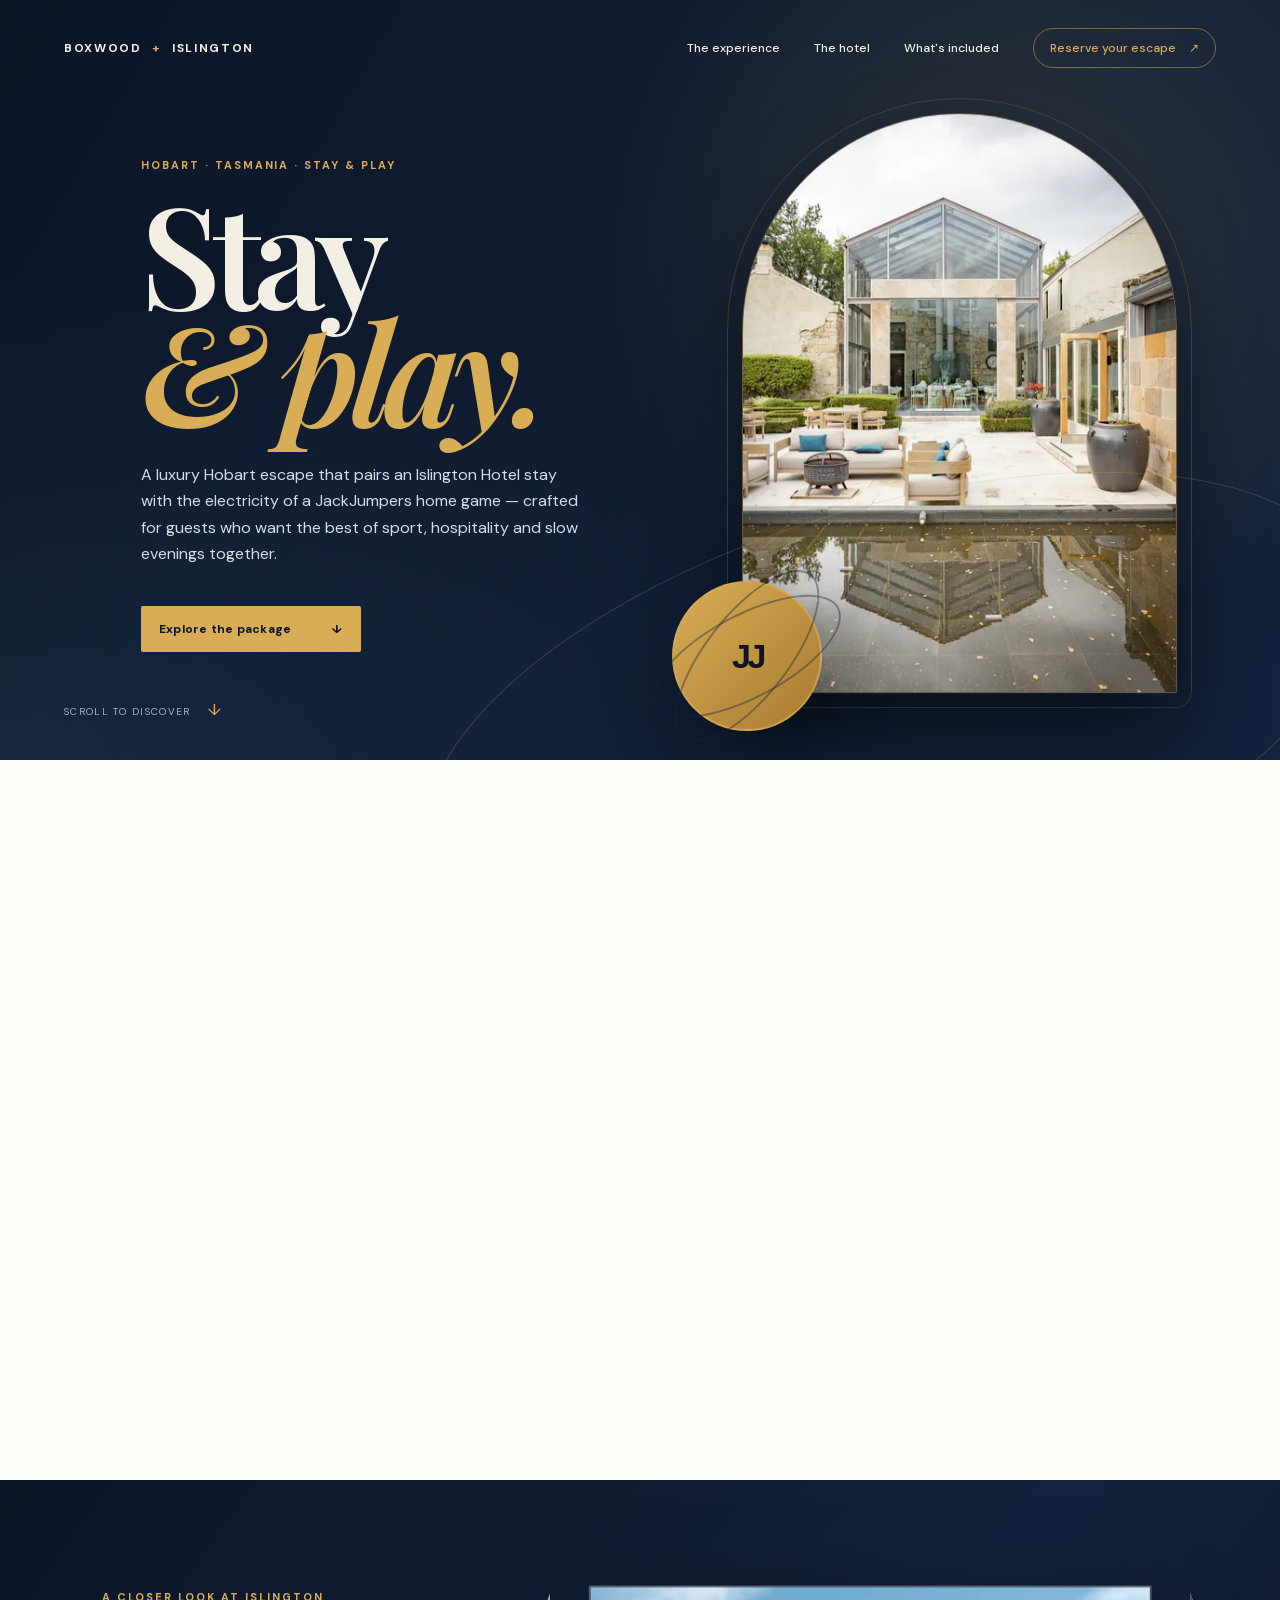
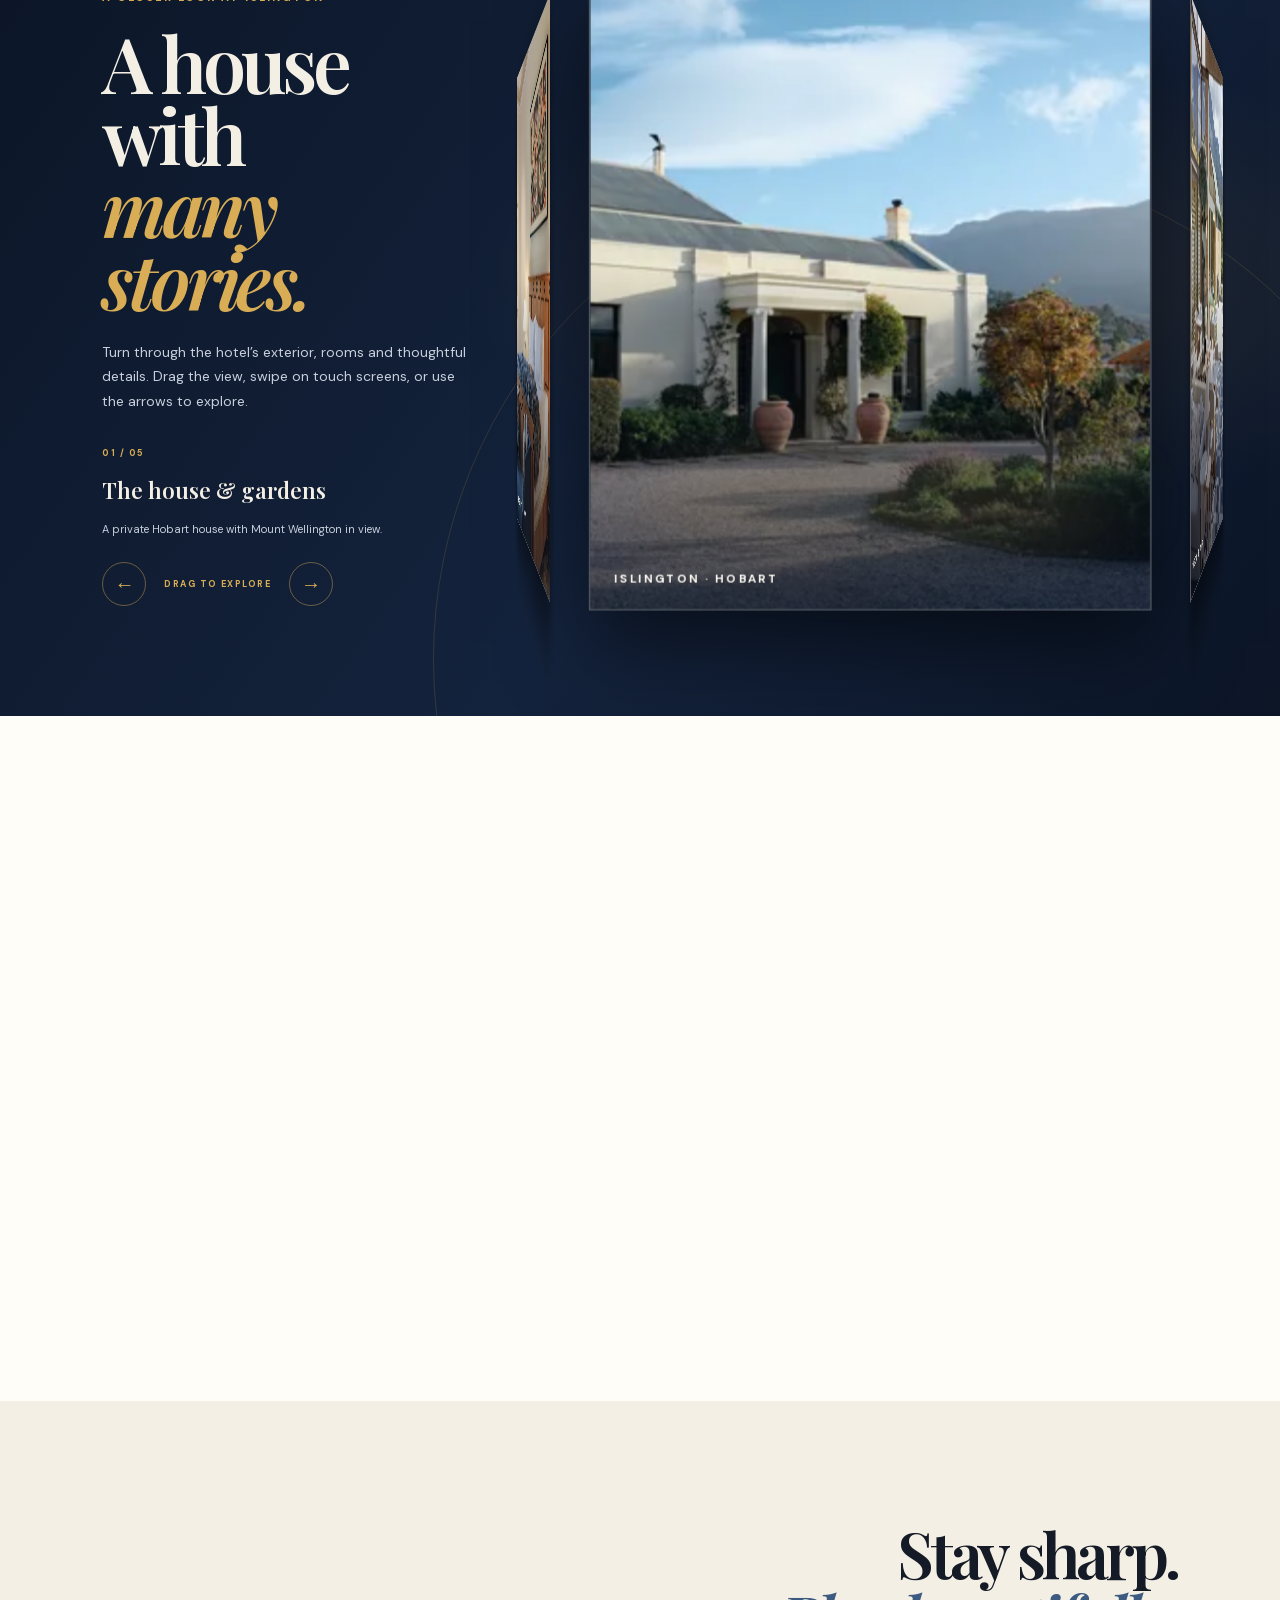
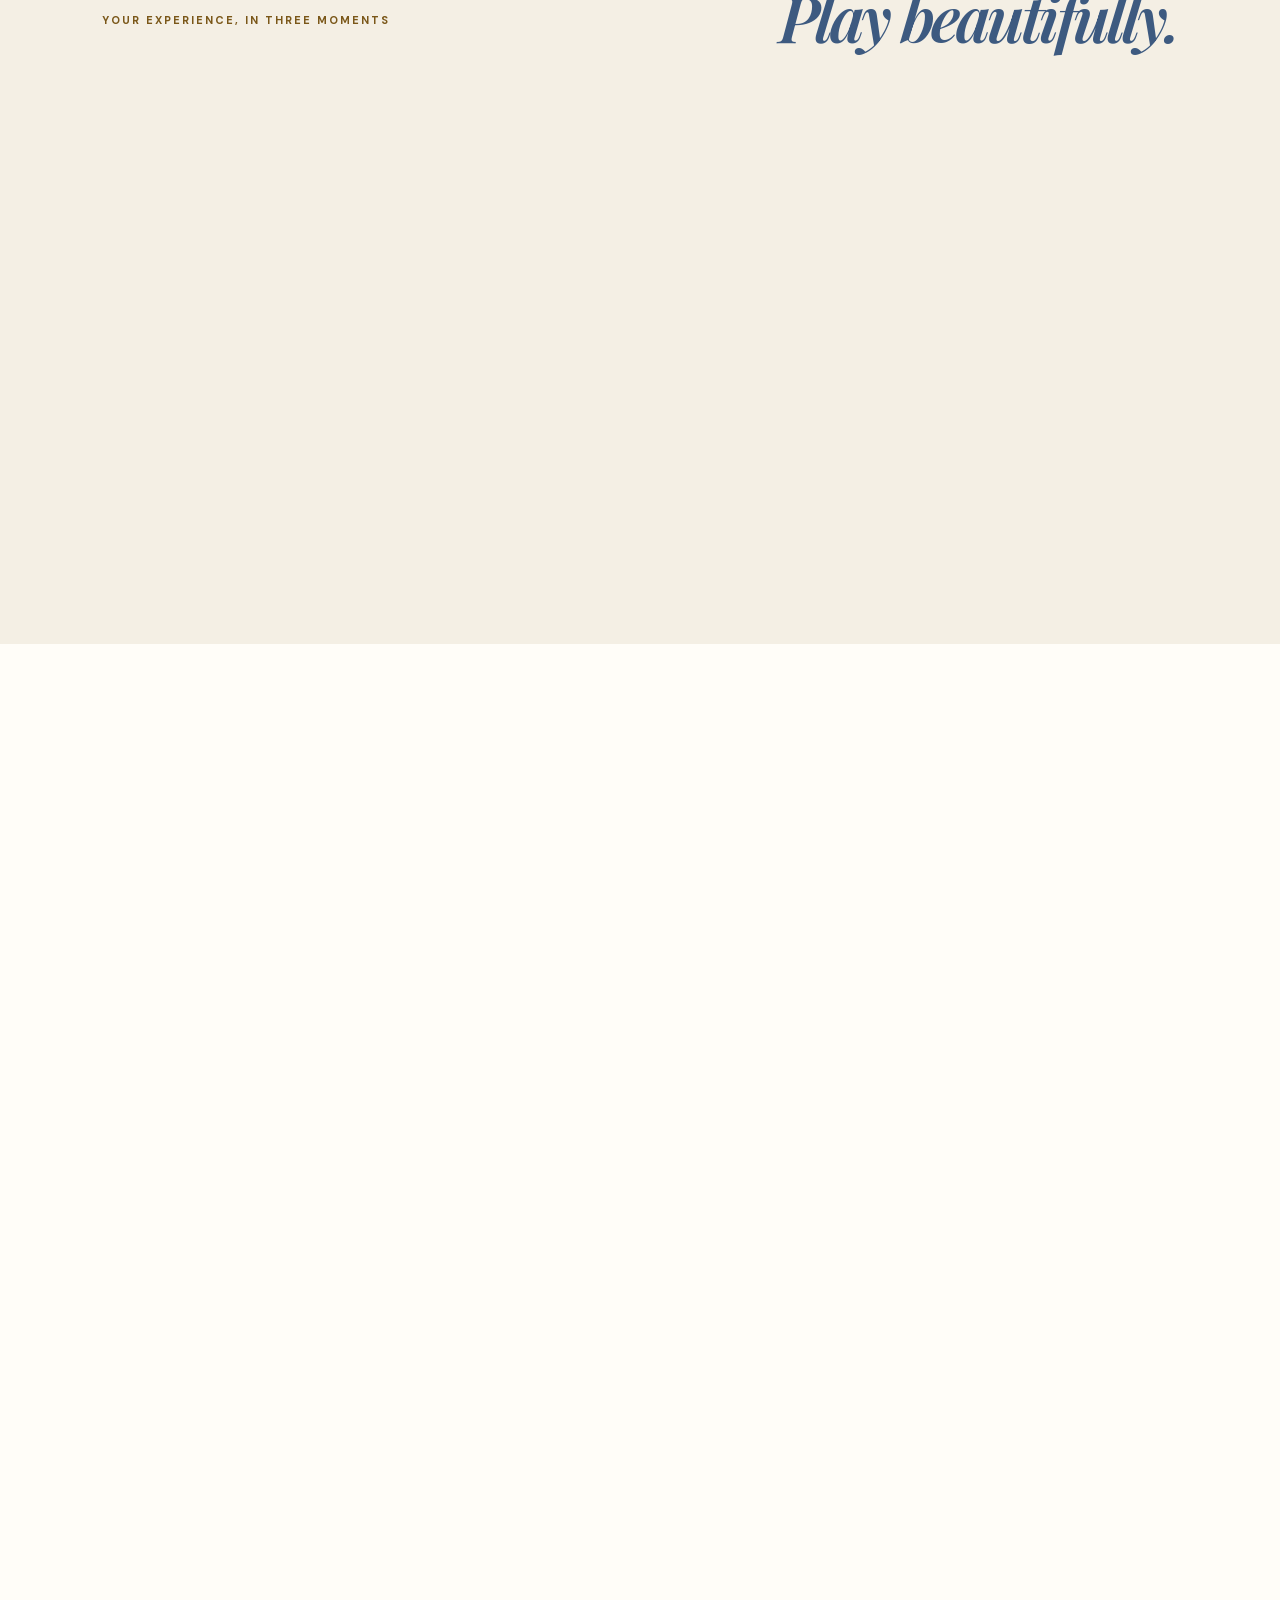
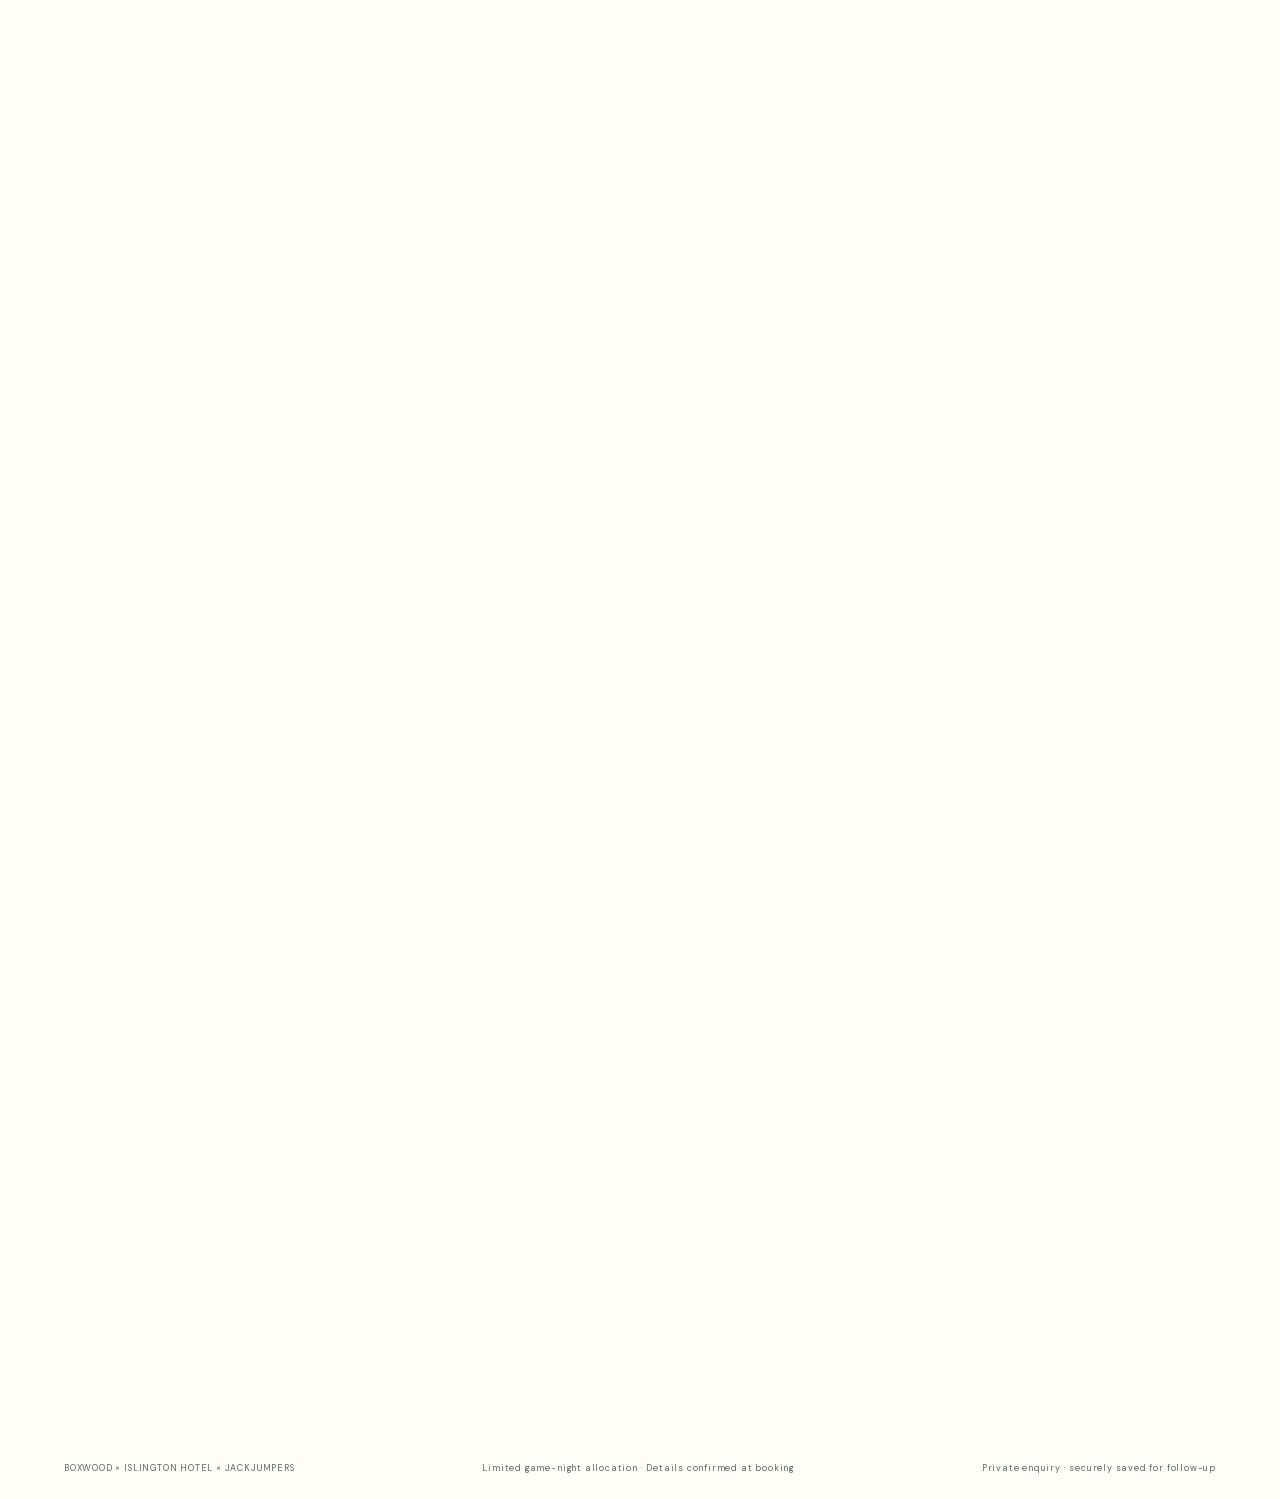
==== commit 47c27964: "Replace hotel photos with the new Islington shoot - Hero arch: glass pavilion and reflecting pool - " ====
--- a/index.html
+++ b/index.html
@@ -11,8 +11,8 @@
     <link rel="preload" href="assets/fonts/dm-sans-normal-latin.woff2" as="font" type="font/woff2" crossorigin />
     <link rel="preload" href="assets/fonts/playfair-display-normal-latin.woff2" as="font" type="font/woff2" crossorigin />
     <link rel="stylesheet" href="assets/fonts.css?v=20260927-secure" />
-    <link rel="stylesheet" href="styles.css?v=20260928-navy" />
-    <link rel="stylesheet" href="hotel-explorer.css?v=20260928-navy" />
+    <link rel="stylesheet" href="styles.css?v=20260928-photos" />
+    <link rel="stylesheet" href="hotel-explorer.css?v=20260928-photos" />
     <script src="assets/vendor/lenis.min.js" defer></script>
     <script src="config.js?v=20260928-email" defer></script>
     <script src="script.js?v=20260928-email" defer></script>
@@ -32,7 +32,7 @@
     <main id="top">
       <section class="hero">
         <div class="hero-art" aria-hidden="true">
-          <img class="hero-photo" src="assets/islington/islington-exterior-800.webp" srcset="assets/islington/islington-exterior-480.webp 480w, assets/islington/islington-exterior-800.webp 800w, assets/islington/islington-exterior.webp 933w" sizes="(max-width: 850px) 72vw, 34vw" alt="" fetchpriority="high" />
+          <img class="hero-photo" src="assets/islington/pavilion-pool.webp" alt="" srcset="assets/islington/pavilion-pool-480.webp 480w, assets/islington/pavilion-pool-800.webp 800w, assets/islington/pavilion-pool.webp 1200w" sizes="(max-width: 850px) 72vw, 34vw" width="1200" height="1553" fetchpriority="high" />
           <div class="ball"><span>JJ</span></div>
           <div class="arc arc-one"></div>
           <div class="arc arc-two"></div>
@@ -57,7 +57,7 @@
           <a class="text-link" href="#included">See what awaits <span>↗</span></a>
         </div>
         <div class="islington-card">
-          <img src="assets/islington/islington-exterior.webp" alt="Islington Hotel exterior among its gardens with Mount Wellington beyond" srcset="assets/islington/islington-exterior-480.webp 480w, assets/islington/islington-exterior-800.webp 800w, assets/islington/islington-exterior.webp 933w" sizes="(max-width: 850px) 100vw, 40vw" width="933" height="1400" loading="lazy" decoding="async" />
+          <img src="assets/islington/grand-staircase.webp" alt="The Islington's grand timber staircase beneath a crystal chandelier" srcset="assets/islington/grand-staircase-480.webp 480w, assets/islington/grand-staircase-800.webp 800w, assets/islington/grand-staircase.webp 1200w" sizes="(max-width: 850px) 100vw, 30vw" width="1200" height="1553" loading="lazy" decoding="async" />
           <p>“A house with a heart<br />in South Hobart.”</p>
           <span>ISLINGTON HOTEL</span>
         </div>
@@ -82,24 +82,24 @@
         <div class="hotel-viewer" id="hotel-viewer" role="group" aria-label="Interactive 3D photo tour of Islington Hotel" tabindex="0">
           <div class="hotel-viewer-scene">
             <div class="hotel-photo-ring" id="hotel-photo-ring">
-              <figure class="hotel-photo-card" data-title="The house & gardens" data-description="A private Hobart house with Mount Wellington in view.">
-                <img src="assets/islington/islington-exterior.webp" alt="Islington Hotel exterior and garden, with Mount Wellington in the distance" srcset="assets/islington/islington-exterior-480.webp 480w, assets/islington/islington-exterior-800.webp 800w, assets/islington/islington-exterior.webp 933w" sizes="(max-width: 850px) 70vw, 470px" width="933" height="1400" loading="lazy" decoding="async" />
+              <figure class="hotel-photo-card" data-title="The house &amp; gardens" data-description="A private Hobart house with Mount Wellington in view.">
+                <img src="assets/islington/house-exterior.webp" alt="Islington Hotel's heritage facade and gardens beneath Mount Wellington" srcset="assets/islington/house-exterior-480.webp 480w, assets/islington/house-exterior-800.webp 800w, assets/islington/house-exterior.webp 1400w" sizes="(max-width: 850px) 70vw, 470px" width="1400" height="933" loading="lazy" decoding="async" />
                 <figcaption>ISLINGTON · HOBART</figcaption>
               </figure>
-              <figure class="hotel-photo-card" data-title="The Courtyard Suite" data-description="Stone, timber and a quiet corner to settle into.">
-                <img src="assets/islington/courtyard-suite.webp" alt="The Courtyard Suite sitting room with heritage stone wall and warm timber" srcset="assets/islington/courtyard-suite-480.webp 480w, assets/islington/courtyard-suite-800.webp 800w, assets/islington/courtyard-suite.webp 1800w" sizes="(max-width: 850px) 70vw, 470px" width="1800" height="1391" loading="lazy" decoding="async" />
-                <figcaption>THE COURTYARD SUITE</figcaption>
-              </figure>
-              <figure class="hotel-photo-card" data-title="The Garden Suite" data-description="Unhurried mornings, garden light and a glass shared.">
-                <img src="assets/islington/garden-suite.webp" alt="The Garden Suite lounge with a Tasmanian garden view" srcset="assets/islington/garden-suite-480.webp 480w, assets/islington/garden-suite-800.webp 800w, assets/islington/garden-suite.webp 1120w" sizes="(max-width: 850px) 70vw, 470px" width="1120" height="1400" loading="lazy" decoding="async" />
-                <figcaption>THE GARDEN SUITE</figcaption>
+              <figure class="hotel-photo-card" data-title="The Conservatory" data-description="Breakfast under glass, with the mountain beyond.">
+                <img src="assets/islington/conservatory.webp" alt="The glass conservatory dining room with checkerboard floor and Mount Wellington views" srcset="assets/islington/conservatory-480.webp 480w, assets/islington/conservatory-800.webp 800w, assets/islington/conservatory.webp 1400w" sizes="(max-width: 850px) 70vw, 470px" width="1400" height="933" loading="lazy" decoding="async" />
+                <figcaption>THE CONSERVATORY</figcaption>
+              </figure>
+              <figure class="hotel-photo-card" data-title="The Drawing Room" data-description="Chandeliers, original art and a quiet game of chess.">
+                <img src="assets/islington/drawing-room.webp" alt="A drawing room with a brass chandelier, framed art and a chess table" srcset="assets/islington/drawing-room-480.webp 480w, assets/islington/drawing-room-800.webp 800w, assets/islington/drawing-room.webp 1200w" sizes="(max-width: 850px) 70vw, 470px" width="1200" height="1553" loading="lazy" decoding="async" />
+                <figcaption>THE DRAWING ROOM</figcaption>
               </figure>
               <figure class="hotel-photo-card" data-title="The Wellington Room" data-description="A considered room framed by soft light and mountain views.">
-                <img src="assets/islington/wellington-room.webp" alt="The Wellington Room with a king bed and soft morning light" srcset="assets/islington/wellington-room-480.webp 480w, assets/islington/wellington-room-800.webp 800w, assets/islington/wellington-room.webp 1800w" sizes="(max-width: 850px) 70vw, 470px" width="1800" height="1200" loading="lazy" decoding="async" />
+                <img src="assets/islington/wellington-view.webp" alt="The Wellington Room lounge opening onto garden and mountain views" srcset="assets/islington/wellington-view-480.webp 480w, assets/islington/wellington-view-800.webp 800w, assets/islington/wellington-view.webp 1400w" sizes="(max-width: 850px) 70vw, 470px" width="1400" height="933" loading="lazy" decoding="async" />
                 <figcaption>THE WELLINGTON ROOM</figcaption>
               </figure>
               <figure class="hotel-photo-card" data-title="The Signature Room" data-description="A distinctive retreat with art, colour and thoughtful detail.">
-                <img src="assets/islington/signature-room.webp" alt="The Signature Room with a king bed and colourful Tasmanian artwork" srcset="assets/islington/signature-room-480.webp 480w, assets/islington/signature-room-800.webp 800w, assets/islington/signature-room.webp 1800w" sizes="(max-width: 850px) 70vw, 470px" width="1800" height="1200" loading="lazy" decoding="async" />
+                <img src="assets/islington/signature-suite.webp" alt="The Signature Room with a carved timber bed and original artwork" srcset="assets/islington/signature-suite-480.webp 480w, assets/islington/signature-suite-800.webp 800w, assets/islington/signature-suite.webp 1400w" sizes="(max-width: 850px) 70vw, 470px" width="1400" height="933" loading="lazy" decoding="async" />
                 <figcaption>THE SIGNATURE ROOM</figcaption>
               </figure>
             </div>
@@ -157,7 +157,7 @@
 
       <section class="fireside-section reveal" aria-labelledby="fireside-title">
         <div class="fireside-image">
-          <img src="assets/islington/lounge.webp" alt="A warmly lit Islington suite set for a relaxed evening with wine and Tasmanian produce" srcset="assets/islington/lounge-480.webp 480w, assets/islington/lounge-800.webp 800w, assets/islington/lounge.webp 933w" sizes="(max-width: 850px) 100vw, 50vw" width="933" height="1400" loading="lazy" decoding="async" />
+          <img src="assets/islington/fireside-lounge.webp" alt="The fireside lounge with a lit fire, marble table and a glass of Tasmanian red" srcset="assets/islington/fireside-lounge-800.webp 800w, assets/islington/fireside-lounge.webp 1600w" sizes="(max-width: 850px) 100vw, 55vw" width="1600" height="1237" loading="lazy" decoding="async" />
           <span class="image-caption">The evening continues at Islington</span>
         </div>
         <div class="fireside-copy">
--- a/styles.css
+++ b/styles.css
@@ -19,3 +19,13 @@
 @media(max-width:1100px){.hero-art{width:min(30vw,380px)}}
 @media(max-width:850px){.hero{flex-direction:column;align-items:stretch;min-height:0;padding-bottom:110px}.hero-copy{order:1}.hero-art{order:2;position:relative;top:auto;right:auto;width:min(72vw,330px);margin:56px auto 0;transform:none;opacity:1}.hero-art .ball{left:-34px;bottom:-26px;width:110px;height:110px;font-size:26px}.hero-stamp{display:none}}
 @media(max-width:480px){.hero-art{right:auto;width:min(74vw,300px)}}
+/* Photo refresh: the heritage card shows a full photo with the quote over a soft fade */
+.islington-card{min-height:440px;padding:0;background:var(--deep)}
+.islington-card img{position:absolute;inset:0;width:100%;height:100%;object-fit:cover;filter:none;opacity:1;transition:transform 1.1s cubic-bezier(.22,1,.36,1)}
+.islington-card:before{position:absolute;z-index:1;inset:0;background:linear-gradient(180deg,transparent 35%,#0b1526e6 100%);content:""}
+.islington-card:after{z-index:1}
+.islington-card p,.islington-card span{z-index:2;left:30px;right:30px}
+.islington-card:hover img{transform:scale(1.05)}
+.fireside-image img{filter:saturate(.95)}
+@media(max-width:850px){.islington-card{min-height:380px}}
+.hero-photo{height:auto}
--- a/hotel-explorer.css
+++ b/hotel-explorer.css
@@ -1,13 +1,3 @@
-.islington-card img {
-  display: block;
-  width: calc(100% + 68px);
-  height: 155px;
-  margin: -34px -34px 0;
-  object-fit: cover;
-  object-position: center 68%;
-  filter: none;
-}
-
 .hotel-explorer {
   position: relative;
   display: grid;
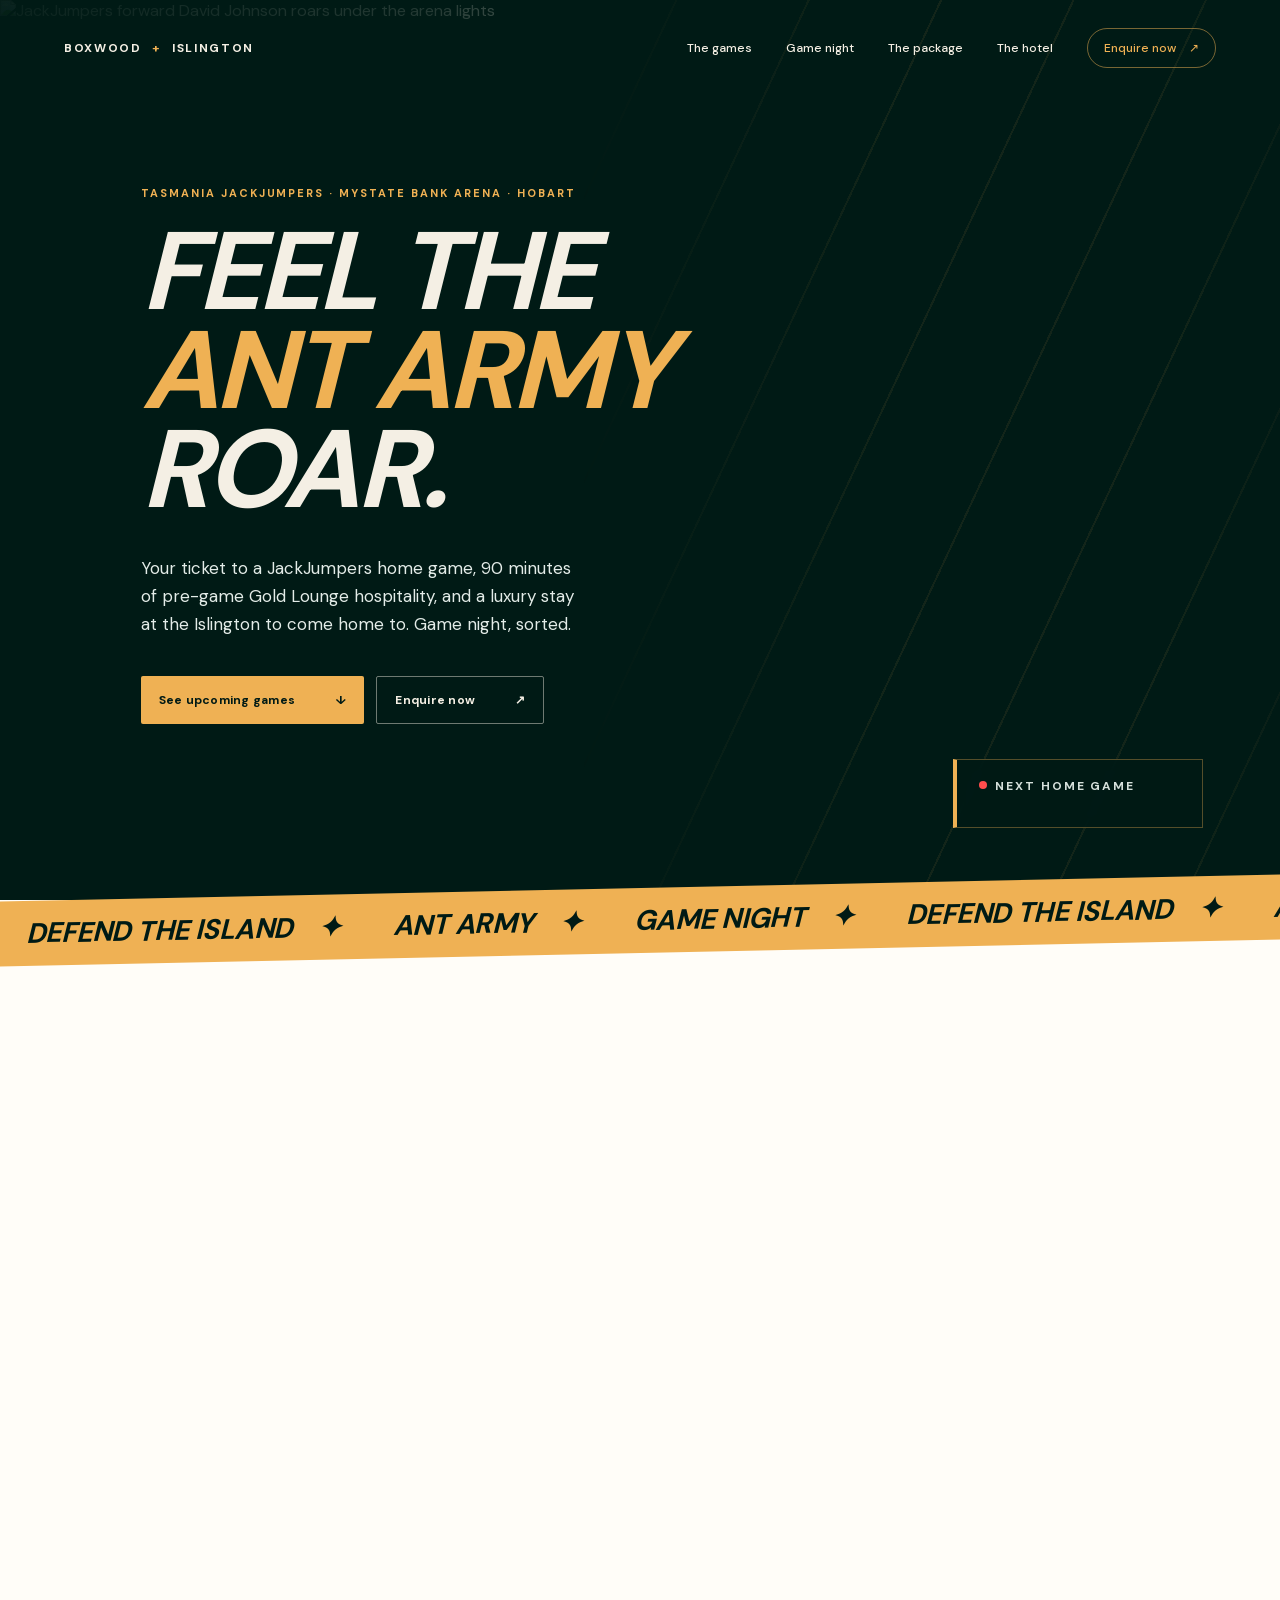
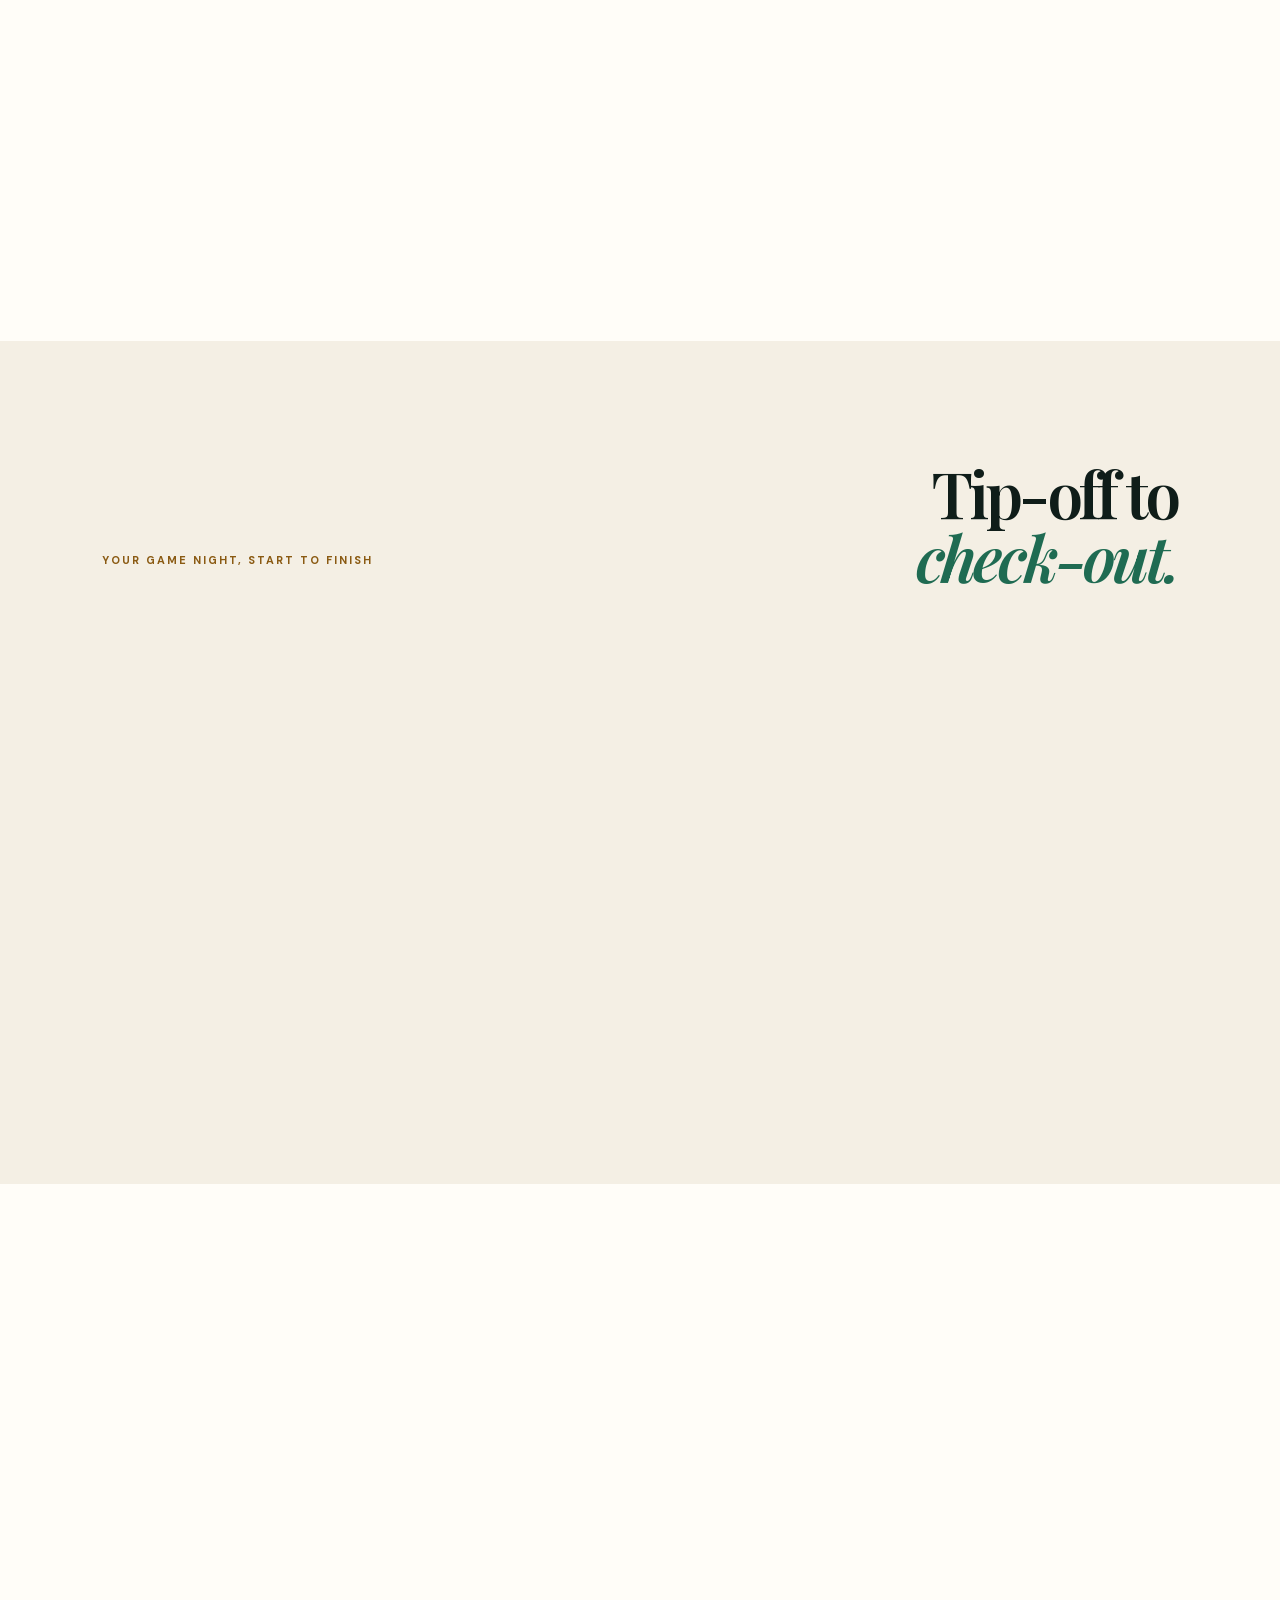
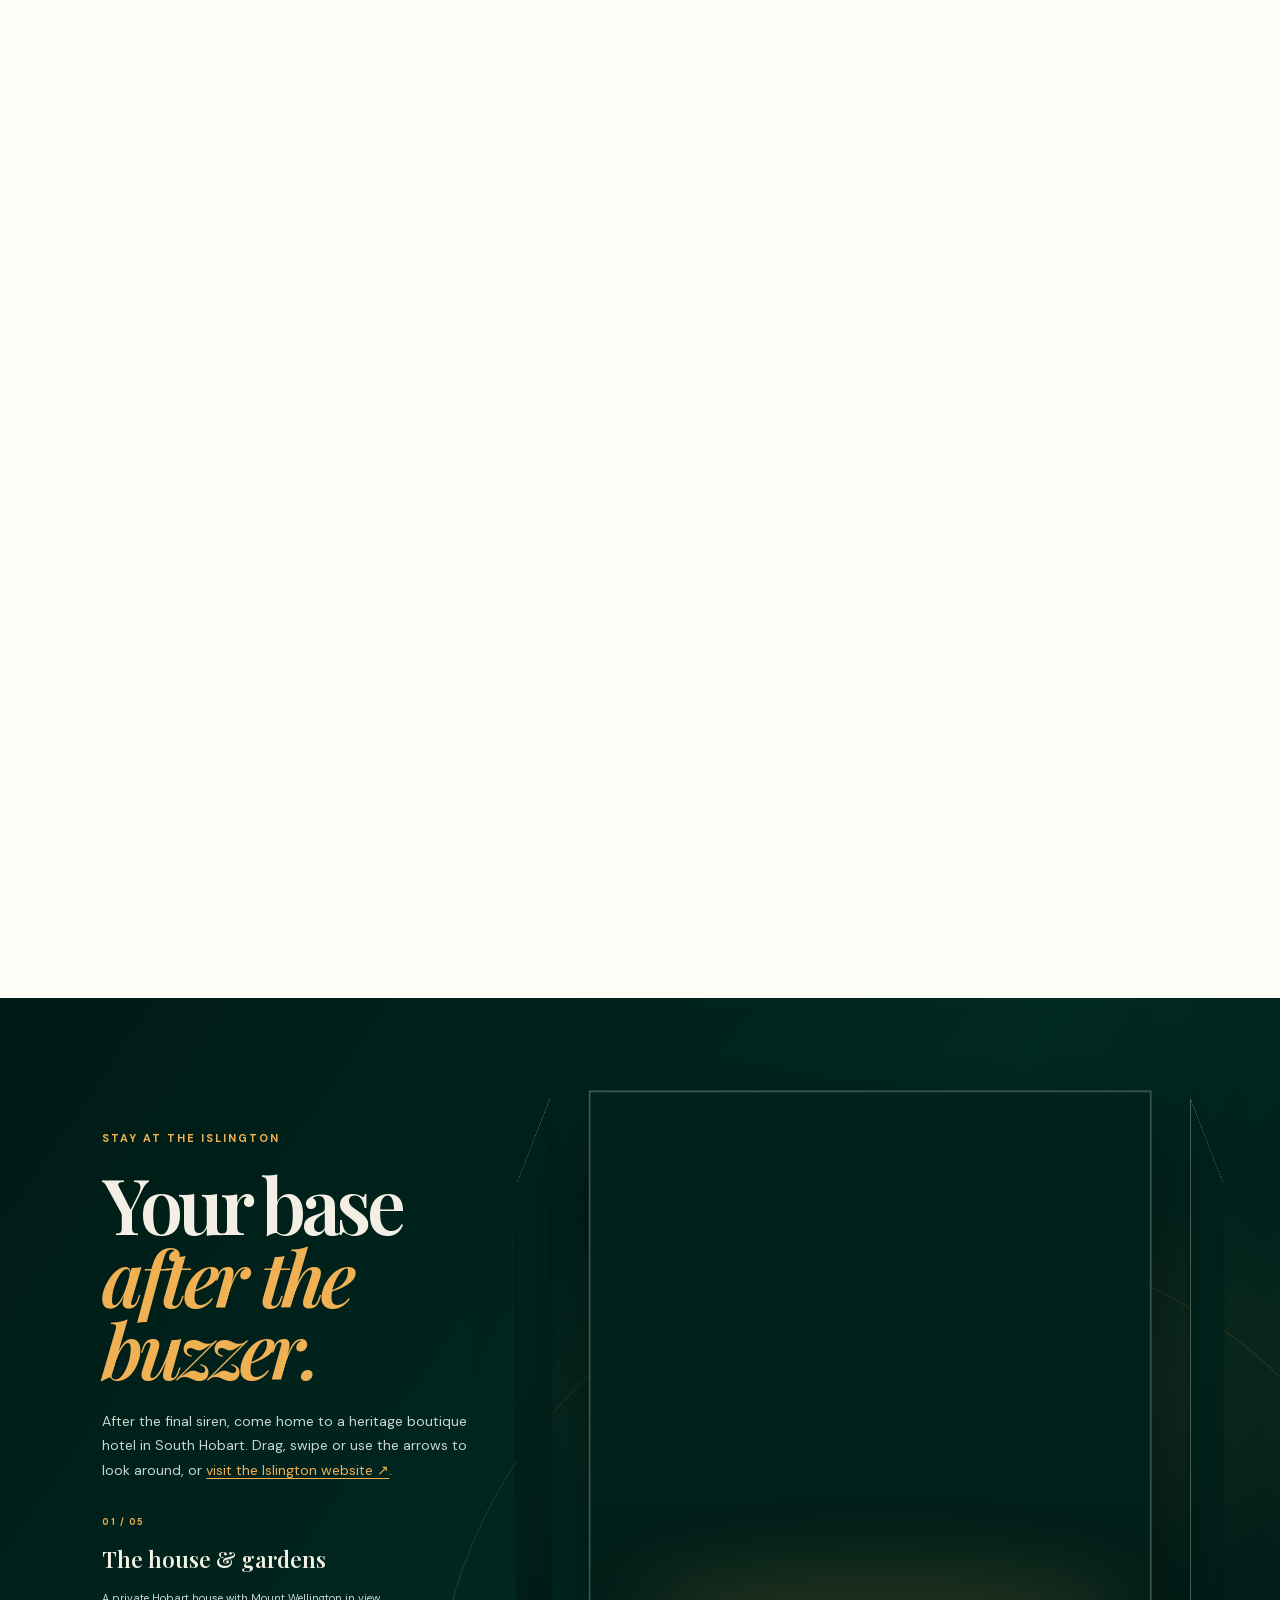
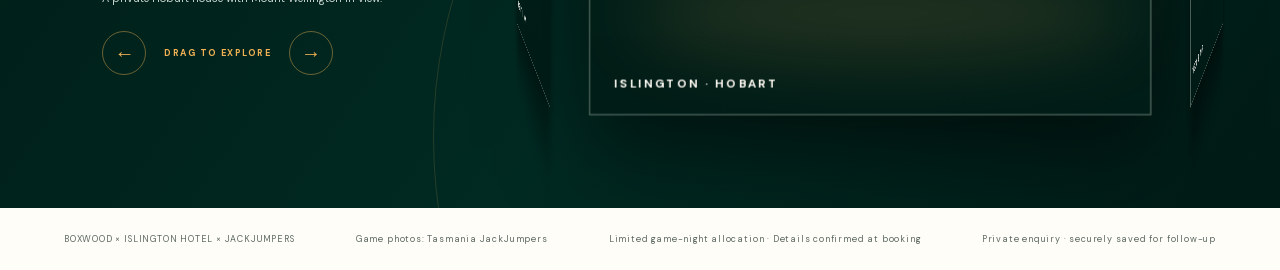
==== commit e669ea0e: "Redesign Stay & Play as a game-first JackJumpers experience - Switch to the JackJumpers brand palett" ====
--- a/index.html
+++ b/index.html
@@ -3,117 +3,63 @@
   <head>
     <meta charset="UTF-8" />
     <meta name="viewport" content="width=device-width, initial-scale=1.0" />
-    <title>Stay & Play | Boxwood x Islington Hotel</title>
-    <meta http-equiv="Content-Security-Policy" content="default-src 'self'; script-src 'self'; style-src 'self'; font-src 'self'; img-src 'self' https://cdn.prod.website-files.com; connect-src 'self' http://localhost:5050; object-src 'none'; base-uri 'self'; form-action 'self'" />
+    <title>Stay & Play | JackJumpers game nights × Islington Hotel</title>
+    <meta http-equiv="Content-Security-Policy" content="default-src 'self'; script-src 'self'; style-src 'self'; font-src 'self'; img-src 'self' https://cdn.prod.website-files.com https://dtyvh2kbp8kkm.cloudfront.net; connect-src 'self' http://localhost:5050; object-src 'none'; base-uri 'self'; form-action 'self'" />
     <meta name="referrer" content="strict-origin-when-cross-origin" />
     <link rel="icon" href="assets/favicon.svg" type="image/svg+xml" />
-    <meta name="description" content="Stay & Play — a luxury Hobart package combining an Islington Hotel stay with a JackJumpers home-game experience." />
+    <meta name="description" content="Stay & Play: JackJumpers home-game tickets, pre-game Gold Lounge hospitality and a luxury Islington Hotel stay in Hobart." />
     <link rel="preload" href="assets/fonts/dm-sans-normal-latin.woff2" as="font" type="font/woff2" crossorigin />
     <link rel="preload" href="assets/fonts/playfair-display-normal-latin.woff2" as="font" type="font/woff2" crossorigin />
     <link rel="stylesheet" href="assets/fonts.css?v=20260927-secure" />
-    <link rel="stylesheet" href="styles.css?v=20260928-photos" />
-    <link rel="stylesheet" href="hotel-explorer.css?v=20260928-photos" />
+    <link rel="stylesheet" href="styles.css?v=20261003-epic" />
+    <link rel="stylesheet" href="hotel-explorer.css?v=20261003-game" />
     <script src="assets/vendor/lenis.min.js" defer></script>
     <script src="config.js?v=20260928-email" defer></script>
-    <script src="script.js?v=20260928-email" defer></script>
+    <script src="script.js?v=20261003-epic" defer></script>
   </head>
   <body>
     <header class="site-header">
       <a class="wordmark" href="#top" aria-label="Boxwood home">BOXWOOD <span>+</span> ISLINGTON</a>
       <nav aria-label="Main navigation">
-        <a href="#experience">The experience</a>
+        <a href="#games">The games</a>
+        <a href="#included">Game night</a>
+        <a href="#book">The package</a>
         <a href="#hotel">The hotel</a>
-        <a href="#included">What's included</a>
-        <a class="nav-cta" href="#book">Reserve your escape <span>↗</span></a>
+        <a class="nav-cta" href="#booking-form">Enquire now <span>↗</span></a>
       </nav>
       <button class="menu-toggle" aria-label="Open menu" aria-expanded="false">☰</button>
     </header>
 
     <main id="top">
-      <section class="hero">
-        <div class="hero-art" aria-hidden="true">
-          <img class="hero-photo" src="assets/islington/pavilion-pool.webp" alt="" srcset="assets/islington/pavilion-pool-480.webp 480w, assets/islington/pavilion-pool-800.webp 800w, assets/islington/pavilion-pool.webp 1200w" sizes="(max-width: 850px) 72vw, 34vw" width="1200" height="1553" fetchpriority="high" />
-          <div class="ball"><span>JJ</span></div>
-          <div class="arc arc-one"></div>
-          <div class="arc arc-two"></div>
-          <div class="court-line"></div>
-        </div>
+      <section class="hero hero-game">
+        <div class="speed-lines" aria-hidden="true"></div>
+        <img class="hero-bg" src="https://cdn.prod.website-files.com/689d6c46a57191b7ca73fe9d/6ab1eb975d367e3f8f4490e3_David%20Johnson%203-p-1600.avif" srcset="https://cdn.prod.website-files.com/689d6c46a57191b7ca73fe9d/6ab1eb975d367e3f8f4490e3_David%20Johnson%203-p-800.avif 800w, https://cdn.prod.website-files.com/689d6c46a57191b7ca73fe9d/6ab1eb975d367e3f8f4490e3_David%20Johnson%203-p-1080.avif 1080w, https://cdn.prod.website-files.com/689d6c46a57191b7ca73fe9d/6ab1eb975d367e3f8f4490e3_David%20Johnson%203-p-1600.avif 1600w" sizes="100vw" alt="JackJumpers forward David Johnson roars under the arena lights" fetchpriority="high" />
         <div class="hero-copy reveal is-visible">
-          <p class="eyebrow">Hobart · Tasmania · Stay & Play</p>
-          <h1>Stay<br /><em>&amp; play.</em></h1>
-          <p class="hero-intro">A luxury Hobart escape that pairs an Islington Hotel stay with the electricity of a JackJumpers home game — crafted for guests who want the best of sport, hospitality and slow evenings together.</p>
-          <a class="button button-gold" href="#book">Explore the package <span>↓</span></a>
-        </div>
-        <div class="hero-stamp" aria-hidden="true"><span>ISLINGTON</span><strong>JJ</strong><span>STAY & PLAY</span></div>
-        <p class="scroll-note">Scroll to discover <span>↓</span></p>
-      </section>
-
-      <section class="experience section-grid reveal" id="experience">
-        <div class="section-label"><span>01</span><span>The idea</span></div>
-        <div class="experience-copy">
-          <p class="eyebrow green">Not just a ticket. A full Hobart story.</p>
-          <h2>Heritage, energy<br /><em>and a night to remember.</em></h2>
-          <p>Islington Hotel brings heritage, quiet luxury and Tasmanian character to the experience. Pair that with the passion of a JackJumpers home game and you get a stay that feels considered from check-in to final buzzer.</p>
-          <a class="text-link" href="#included">See what awaits <span>↗</span></a>
-        </div>
-        <div class="islington-card">
-          <img src="assets/islington/grand-staircase.webp" alt="The Islington's grand timber staircase beneath a crystal chandelier" srcset="assets/islington/grand-staircase-480.webp 480w, assets/islington/grand-staircase-800.webp 800w, assets/islington/grand-staircase.webp 1200w" sizes="(max-width: 850px) 100vw, 30vw" width="1200" height="1553" loading="lazy" decoding="async" />
-          <p>“A house with a heart<br />in South Hobart.”</p>
-          <span>ISLINGTON HOTEL</span>
-        </div>
-      </section>
-
-      <section class="hotel-explorer" id="hotel" aria-labelledby="hotel-title">
-        <div class="hotel-explorer-copy">
-          <p class="eyebrow">A closer look at Islington</p>
-          <h2 id="hotel-title">A house with<br /><em>many stories.</em></h2>
-          <p>Turn through the hotel’s exterior, rooms and thoughtful details. Drag the view, swipe on touch screens, or use the arrows to explore.</p>
-          <div class="hotel-view-caption" aria-live="polite">
-            <span id="hotel-view-index">01 / 05</span>
-            <strong id="hotel-view-title">The house & gardens</strong>
-            <small id="hotel-view-description">A private Hobart house with Mount Wellington in view.</small>
-          </div>
-          <div class="hotel-view-controls">
-            <button class="hotel-view-button" id="hotel-view-previous" type="button" aria-label="Previous Islington view">←</button>
-            <span>DRAG TO EXPLORE</span>
-            <button class="hotel-view-button" id="hotel-view-next" type="button" aria-label="Next Islington view">→</button>
-          </div>
-        </div>
-        <div class="hotel-viewer" id="hotel-viewer" role="group" aria-label="Interactive 3D photo tour of Islington Hotel" tabindex="0">
-          <div class="hotel-viewer-scene">
-            <div class="hotel-photo-ring" id="hotel-photo-ring">
-              <figure class="hotel-photo-card" data-title="The house &amp; gardens" data-description="A private Hobart house with Mount Wellington in view.">
-                <img src="assets/islington/house-exterior.webp" alt="Islington Hotel's heritage facade and gardens beneath Mount Wellington" srcset="assets/islington/house-exterior-480.webp 480w, assets/islington/house-exterior-800.webp 800w, assets/islington/house-exterior.webp 1400w" sizes="(max-width: 850px) 70vw, 470px" width="1400" height="933" loading="lazy" decoding="async" />
-                <figcaption>ISLINGTON · HOBART</figcaption>
-              </figure>
-              <figure class="hotel-photo-card" data-title="The Conservatory" data-description="Breakfast under glass, with the mountain beyond.">
-                <img src="assets/islington/conservatory.webp" alt="The glass conservatory dining room with checkerboard floor and Mount Wellington views" srcset="assets/islington/conservatory-480.webp 480w, assets/islington/conservatory-800.webp 800w, assets/islington/conservatory.webp 1400w" sizes="(max-width: 850px) 70vw, 470px" width="1400" height="933" loading="lazy" decoding="async" />
-                <figcaption>THE CONSERVATORY</figcaption>
-              </figure>
-              <figure class="hotel-photo-card" data-title="The Drawing Room" data-description="Chandeliers, original art and a quiet game of chess.">
-                <img src="assets/islington/drawing-room.webp" alt="A drawing room with a brass chandelier, framed art and a chess table" srcset="assets/islington/drawing-room-480.webp 480w, assets/islington/drawing-room-800.webp 800w, assets/islington/drawing-room.webp 1200w" sizes="(max-width: 850px) 70vw, 470px" width="1200" height="1553" loading="lazy" decoding="async" />
-                <figcaption>THE DRAWING ROOM</figcaption>
-              </figure>
-              <figure class="hotel-photo-card" data-title="The Wellington Room" data-description="A considered room framed by soft light and mountain views.">
-                <img src="assets/islington/wellington-view.webp" alt="The Wellington Room lounge opening onto garden and mountain views" srcset="assets/islington/wellington-view-480.webp 480w, assets/islington/wellington-view-800.webp 800w, assets/islington/wellington-view.webp 1400w" sizes="(max-width: 850px) 70vw, 470px" width="1400" height="933" loading="lazy" decoding="async" />
-                <figcaption>THE WELLINGTON ROOM</figcaption>
-              </figure>
-              <figure class="hotel-photo-card" data-title="The Signature Room" data-description="A distinctive retreat with art, colour and thoughtful detail.">
-                <img src="assets/islington/signature-suite.webp" alt="The Signature Room with a carved timber bed and original artwork" srcset="assets/islington/signature-suite-480.webp 480w, assets/islington/signature-suite-800.webp 800w, assets/islington/signature-suite.webp 1400w" sizes="(max-width: 850px) 70vw, 470px" width="1400" height="933" loading="lazy" decoding="async" />
-                <figcaption>THE SIGNATURE ROOM</figcaption>
-              </figure>
-            </div>
-          </div>
-          <div class="hotel-viewer-glow" aria-hidden="true"></div>
-        </div>
-      </section>
-
-      <section class="games-section reveal" id="games" aria-labelledby="games-title">
-        <div class="section-label"><span>02</span><span>Choose your night</span></div>
+          <p class="eyebrow">Tasmania JackJumpers · MyState Bank Arena · Hobart</p>
+          <h1 class="sport-title">Feel the<br /><em>Ant Army</em><br />roar.</h1>
+          <p class="hero-intro">Your ticket to a JackJumpers home game, 90 minutes of pre-game Gold Lounge hospitality, and a luxury stay at the Islington to come home to. Game night, sorted.</p>
+          <div class="hero-actions">
+            <a class="button button-gold" href="#games">See upcoming games <span>↓</span></a>
+            <a class="button button-ghost" href="#booking-form">Enquire now <span>↗</span></a>
+          </div>
+        </div>
+        <aside class="next-game" id="next-game" hidden aria-live="polite">
+          <span class="next-label"><i class="live-dot" aria-hidden="true"></i>Next home game</span>
+          <strong data-next-opponent></strong>
+          <span data-next-when></span>
+          <span class="next-countdown" data-next-countdown></span>
+        </aside>
+        <span class="photo-credit">Photo: Tasmania JackJumpers</span>
+      </section>
+
+      <div class="chant-band" aria-hidden="true"><div class="chant-track"><span>Defend the island</span><span>Ant Army</span><span>Game night</span> <span>Defend the island</span><span>Ant Army</span><span>Game night</span> <span>Defend the island</span><span>Ant Army</span><span>Game night</span> <span>Defend the island</span><span>Ant Army</span><span>Game night</span></div><div class="chant-track"><span>Defend the island</span><span>Ant Army</span><span>Game night</span> <span>Defend the island</span><span>Ant Army</span><span>Game night</span> <span>Defend the island</span><span>Ant Army</span><span>Game night</span> <span>Defend the island</span><span>Ant Army</span><span>Game night</span></div></div>
+
+      <section class="games-section games-first reveal" id="games" aria-labelledby="games-title">
+        <div class="section-label"><span>01</span><span>Choose your night</span></div>
         <div class="games-heading">
-          <p class="eyebrow green">Upcoming match energy</p>
-          <h2 id="games-title">Catch the next<br /><em>home-game moment.</em></h2>
-          <p>See the next announced JackJumpers home fixtures, pulled from the official schedule. Choose a game and we will follow up about package availability and ticket allocation.</p>
+          <p class="eyebrow green">Every Hobart home game</p>
+          <h2 id="games-title">Pick your<br /><em>game night.</em></h2>
+          <p>Upcoming JackJumpers home games at MyState Bank Arena, straight from the official club schedule. Tap a game to start your enquiry.</p>
         </div>
         <div class="game-picker">
           <figure class="game-photo">
@@ -129,27 +75,59 @@
             <div><strong>Checking the JackJumpers schedule…</strong><small>Upcoming home fixtures will appear here.</small></div>
           </div>
         </div>
+        <div class="game-cards" id="game-cards" aria-label="Upcoming home games"></div>
+      </section>
+
+      <section class="ant-army reveal" aria-labelledby="ant-army-title">
+        <img class="ant-army-bg" src="https://cdn.prod.website-files.com/689d6c46a57191b7ca73fe9d/6abdbea0b73493c3ac284f1f_WIll%20Magnay-p-1080.jpg" srcset="https://cdn.prod.website-files.com/689d6c46a57191b7ca73fe9d/6abdbea0b73493c3ac284f1f_WIll%20Magnay-p-800.jpg 800w, https://cdn.prod.website-files.com/689d6c46a57191b7ca73fe9d/6abdbea0b73493c3ac284f1f_WIll%20Magnay-p-1080.jpg 1080w, https://cdn.prod.website-files.com/689d6c46a57191b7ca73fe9d/6abdbea0b73493c3ac284f1f_WIll%20Magnay.jpg 2000w" sizes="100vw" alt="Will Magnay celebrates in front of a roaring home crowd" loading="lazy" decoding="async" />
+        <div class="ant-army-copy">
+          <p class="eyebrow">Green and gold, all night</p>
+          <h2 id="ant-army-title" class="sport-title">Join the<br /><em>Ant Army.</em></h2>
+          <p>Thousands of fans in green and gold, on their feet for every run, every block and every big three. This is what you're coming for. Wear green, arrive early and bring your voice.</p>
+          <ul class="fan-moments">
+            <li><strong>Pre-game</strong><span>The arena fills and the noise builds</span></li>
+            <li><strong>Tip-off</strong><span>The whole house rises</span></li>
+            <li><strong>Final buzzer</strong><span>Defend the island</span></li>
+          </ul>
+        </div>
+        <span class="photo-credit">Photo: Tasmania JackJumpers</span>
+      </section>
+
+      <section class="energy reveal" aria-labelledby="energy-title">
+        <div class="energy-heading">
+          <p class="eyebrow">Inside MyState Bank Arena</p>
+          <h2 id="energy-title" class="sport-title">The roar. The rebounds.<br /><em>The Ant Army.</em></h2>
+        </div>
+        <div class="energy-grid">
+          <figure class="energy-tile energy-wide"><img src="https://cdn.prod.website-files.com/689d6c46a57191b7ca73fe9d/6abb46440b6390619779982d_MAJOK%20DENG%20WEBSITE-p-1080.png" srcset="https://cdn.prod.website-files.com/689d6c46a57191b7ca73fe9d/6abb46440b6390619779982d_MAJOK%20DENG%20WEBSITE-p-800.png 800w, https://cdn.prod.website-files.com/689d6c46a57191b7ca73fe9d/6abb46440b6390619779982d_MAJOK%20DENG%20WEBSITE-p-1080.png 1080w" sizes="(max-width: 850px) 100vw, 40vw" alt="Majok Deng lines up a free throw" loading="lazy" decoding="async" /><figcaption>Ice in the veins</figcaption></figure>
+          <figure class="energy-tile"><img src="https://cdn.prod.website-files.com/689d6c46a57191b7ca73fe9d/6abc55d1a9597ba84d8bb6b1_JackJumpers%20v%20Cairns-p-1080.jpg" srcset="https://cdn.prod.website-files.com/689d6c46a57191b7ca73fe9d/6abc55d1a9597ba84d8bb6b1_JackJumpers%20v%20Cairns-p-800.jpg 800w, https://cdn.prod.website-files.com/689d6c46a57191b7ca73fe9d/6abc55d1a9597ba84d8bb6b1_JackJumpers%20v%20Cairns-p-1080.jpg 1080w" sizes="(max-width: 850px) 100vw, 25vw" alt="JackJumpers players regroup on court against the Cairns Taipans" loading="lazy" decoding="async" /><figcaption>Game plan, locked in</figcaption></figure>
+          <figure class="energy-tile"><img src="https://cdn.prod.website-files.com/689d6c46a57191b7ca73fe9d/6abf87e0225d9628842b8a23_JackJumpers%20v%20United-p-1080.jpg" srcset="https://cdn.prod.website-files.com/689d6c46a57191b7ca73fe9d/6abf87e0225d9628842b8a23_JackJumpers%20v%20United-p-800.jpg 800w, https://cdn.prod.website-files.com/689d6c46a57191b7ca73fe9d/6abf87e0225d9628842b8a23_JackJumpers%20v%20United-p-1080.jpg 1080w" sizes="(max-width: 850px) 100vw, 40vw" alt="JackJumpers players battle for a rebound against Melbourne United" loading="lazy" decoding="async" /><figcaption>Fight for every board</figcaption></figure>
+          <figure class="energy-tile"><img src="https://cdn.prod.website-files.com/689d6c46a57191b7ca73fe9d/6ab126e10a527f8b669a1366_David%20Johnson%202.avif" alt="David Johnson celebrates a win with teammates" loading="lazy" decoding="async" /><figcaption>Win-night celebrations</figcaption></figure>
+          <figure class="energy-tile energy-full"><img src="https://cdn.prod.website-files.com/689d6c46a57191b7ca73fe9d/6ab23a91329bd67b54ebfaee_JackJumpers.avif" alt="JackJumpers players huddle in front of a packed crowd" loading="lazy" decoding="async" /><figcaption>Together, in front of a packed house</figcaption></figure>
+          <figure class="energy-tile"><img src="https://cdn.prod.website-files.com/689d6c46a57191b7ca73fe9d/6abf2ba9e1110d4a90c034eb_Will%20Magnay%202-p-1080.jpg" srcset="https://cdn.prod.website-files.com/689d6c46a57191b7ca73fe9d/6abf2ba9e1110d4a90c034eb_Will%20Magnay%202-p-800.jpg 800w, https://cdn.prod.website-files.com/689d6c46a57191b7ca73fe9d/6abf2ba9e1110d4a90c034eb_Will%20Magnay%202-p-1080.jpg 1080w" sizes="(max-width: 850px) 100vw, 40vw" alt="Will Magnay greets young fans courtside" loading="lazy" decoding="async" /><figcaption>Up close with the team</figcaption></figure>
+        </div>
+        <p class="energy-credit">Photos: Tasmania JackJumpers</p>
       </section>
 
       <section class="journey" id="included">
         <div class="journey-heading">
-          <p class="eyebrow">Your experience, in three moments</p>
-          <h2>Stay sharp.<br /><em>Play beautifully.</em></h2>
+          <p class="eyebrow">Your game night, start to finish</p>
+          <h2>Tip-off to<br /><em>check-out.</em></h2>
         </div>
         <div class="journey-grid">
-          <article class="journey-card card-stay spotlight-card reveal">
+          <article class="journey-card card-lounge spotlight-card reveal">
             <div class="card-number">01</div>
-            <div><p class="card-kicker">The welcome</p><h3>Stay at<br />Islington</h3><p class="card-body">A refined Tasmanian stay with heritage character, quiet luxury and beautiful views of Mount Wellington.</p></div>
-            <span class="card-arrow">↗</span>
-          </article>
-          <article class="journey-card card-lounge spotlight-card reveal">
-            <div class="card-number">02</div>
-            <div><p class="card-kicker">The warm-up</p><h3>Gold<br />Lounge</h3><p class="card-body"><strong>90 minutes</strong> of pre-game hospitality and atmosphere before the arena doors open.</p></div>
+            <div><p class="card-kicker">The warm-up</p><h3>Gold<br />Lounge</h3><p class="card-body"><strong>90 minutes</strong> of pre-game hospitality as the arena fills and the noise builds.</p></div>
             <span class="card-arrow">↗</span>
           </article>
           <article class="journey-card card-game spotlight-card reveal">
+            <div class="card-number">02</div>
+            <div><p class="card-kicker">The main event</p><h3>Tip-off at<br />MyState</h3><p class="card-body">Take your seat with the Ant Army and feel the arena erupt for every big play.</p></div>
+            <span class="card-arrow">↗</span>
+          </article>
+          <article class="journey-card card-stay spotlight-card reveal">
             <div class="card-number">03</div>
-            <div><p class="card-kicker">The main event</p><h3>Catch the<br />game</h3><p class="card-body">Take your seat for the JackJumpers and feel the energy build as the night hits its peak.</p></div>
+            <div><p class="card-kicker">After the buzzer</p><h3>Stay at<br />Islington</h3><p class="card-body">Come home to a heritage boutique hotel, a nightcap and a late check-out.</p></div>
             <span class="card-arrow">↗</span>
           </article>
         </div>
@@ -168,39 +146,23 @@
         </div>
       </section>
 
-      <section class="islington-story reveal" aria-labelledby="story-title">
-        <div>
-          <p class="eyebrow green">A little more Islington</p>
-          <h2 id="story-title">Heritage outside.<br /><em>Warmth inside.</em></h2>
-        </div>
-        <p>In South Hobart, Islington Hotel blends heritage, contemporary comfort and memorable hospitality. It is a small luxury property designed to help guests slow down, settle in and enjoy the experience without fuss — exactly the right setting for a weekend built around a JackJumpers home game.</p>
-        <a class="text-link" href="https://www.islingtonhotel.com" target="_blank" rel="noreferrer">Discover Islington Hotel <span>↗</span></a>
-      </section>
-
-      <section class="offer reveal" id="book">
-        <div>
-          <p class="eyebrow">The Islington x JackJumpers package</p>
-          <h2>Stay &amp; Play<br /><em>with the city on your side.</em></h2>
-          <ul>
-            <li>One night at Islington Hotel</li>
-            <li>One JackJumpers game ticket</li>
-            <li>90 minutes of Gold Lounge hospitality</li>
+      <section class="package-epic reveal" id="book" aria-labelledby="package-title">
+        <img class="package-bg" src="https://cdn.prod.website-files.com/689d6c46a57191b7ca73fe9d/6abe54b9b79ed86e547260b7_Taran%20Armstrong%202-p-1080.jpg" srcset="https://cdn.prod.website-files.com/689d6c46a57191b7ca73fe9d/6abe54b9b79ed86e547260b7_Taran%20Armstrong%202-p-800.jpg 800w, https://cdn.prod.website-files.com/689d6c46a57191b7ca73fe9d/6abe54b9b79ed86e547260b7_Taran%20Armstrong%202-p-1080.jpg 1080w, https://cdn.prod.website-files.com/689d6c46a57191b7ca73fe9d/6abe54b9b79ed86e547260b7_Taran%20Armstrong%202.jpg 2000w" sizes="100vw" alt="Taran Armstrong rises for a jump shot under the arena lights" loading="lazy" decoding="async" />
+        <div class="package-copy">
+          <p class="eyebrow">The Islington × JackJumpers package</p>
+          <h2 id="package-title" class="sport-title">Stay <em>&amp;</em> Play.</h2>
+          <p class="package-tagline">Defend the island by night. Sleep like a champion after.</p>
+          <div class="package-price"><span>From</span><strong>$749</strong><small>per person · single occupancy</small></div>
+          <ul class="package-list">
+            <li>One JackJumpers home-game ticket at MyState Bank Arena</li>
+            <li>90 minutes of pre-game Gold Lounge hospitality</li>
+            <li>One night at the Islington Hotel</li>
             <li>Welcome drink and local host guidance</li>
             <li>Late check-out, subject to availability</li>
           </ul>
         </div>
-        <div class="price-card">
-          <span>From</span><strong>$749</strong><small>per person · single occupancy</small>
-          <a class="button button-light" href="#booking-form">Enquire about this stay <span>↗</span></a>
-        </div>
-      </section>
-      <section class="booking-panel reveal" aria-labelledby="booking-title">
-        <div>
-          <p class="eyebrow green">Make it personal</p>
-          <h2 id="booking-title">Tell us how to<br /><em>shape your stay.</em></h2>
-          <p class="booking-intro">Share a few details and the Boxwood team will follow up with availability, match options and the right finishing touches for your Hobart stay.</p>
-        </div>
         <form class="booking-form" id="booking-form" novalidate>
+          <div class="form-head field-wide"><p class="eyebrow green">Make it personal</p><h3>Lock in your game night</h3><p>Tell us a little about you and the Boxwood team will confirm availability, seats and the finishing touches.</p></div>
           <div class="field">
             <label for="guest-name">Your name</label>
             <input id="guest-name" name="guestName" autocomplete="name" required minlength="2" maxlength="80" />
@@ -220,11 +182,57 @@
             <label for="guest-website">Leave this field empty</label>
             <input id="guest-website" name="website" tabindex="-1" autocomplete="off" />
           </div>
-          <button class="button button-gold" type="submit">Send a private enquiry <span>↗</span></button>
+          <button class="button button-gold" type="submit">Send my enquiry <span>↗</span></button>
           <p class="form-status" id="form-status" role="status" aria-live="polite"></p>
         </form>
+        <span class="photo-credit">Photo: Tasmania JackJumpers</span>
+      </section>
+
+      <section class="hotel-explorer" id="hotel" aria-labelledby="hotel-title">
+        <div class="hotel-explorer-copy">
+          <p class="eyebrow">Stay at the Islington</p>
+          <h2 id="hotel-title">Your base<br /><em>after the buzzer.</em></h2>
+          <p>After the final siren, come home to a heritage boutique hotel in South Hobart. Drag, swipe or use the arrows to look around, or <a class="inline-link" href="https://www.islingtonhotel.com" target="_blank" rel="noreferrer">visit the Islington website ↗</a>.</p>
+          <div class="hotel-view-caption" aria-live="polite">
+            <span id="hotel-view-index">01 / 05</span>
+            <strong id="hotel-view-title">The house & gardens</strong>
+            <small id="hotel-view-description">A private Hobart house with Mount Wellington in view.</small>
+          </div>
+          <div class="hotel-view-controls">
+            <button class="hotel-view-button" id="hotel-view-previous" type="button" aria-label="Previous Islington view">←</button>
+            <span>DRAG TO EXPLORE</span>
+            <button class="hotel-view-button" id="hotel-view-next" type="button" aria-label="Next Islington view">→</button>
+          </div>
+        </div>
+        <div class="hotel-viewer" id="hotel-viewer" role="group" aria-label="Interactive 3D photo tour of Islington Hotel" tabindex="0">
+          <div class="hotel-viewer-scene">
+            <div class="hotel-photo-ring" id="hotel-photo-ring">
+              <figure class="hotel-photo-card" data-title="The house &amp; gardens" data-description="A private Hobart house with Mount Wellington in view.">
+                <img src="assets/islington/house-exterior.webp" alt="Islington Hotel's heritage facade and gardens beneath Mount Wellington" srcset="assets/islington/house-exterior-480.webp 480w, assets/islington/house-exterior-800.webp 800w, assets/islington/house-exterior.webp 1400w" sizes="(max-width: 850px) 70vw, 470px" width="1400" height="933" loading="lazy" decoding="async" />
+                <figcaption>ISLINGTON · HOBART</figcaption>
+              </figure>
+              <figure class="hotel-photo-card" data-title="The Conservatory" data-description="Breakfast under glass, with the mountain beyond.">
+                <img src="assets/islington/conservatory.webp" alt="The glass conservatory dining room with checkerboard floor and Mount Wellington views" srcset="assets/islington/conservatory-480.webp 480w, assets/islington/conservatory-800.webp 800w, assets/islington/conservatory.webp 1400w" sizes="(max-width: 850px) 70vw, 470px" width="1400" height="933" loading="lazy" decoding="async" />
+                <figcaption>THE CONSERVATORY</figcaption>
+              </figure>
+              <figure class="hotel-photo-card" data-title="The Drawing Room" data-description="Chandeliers, original art and a quiet game of chess.">
+                <img src="assets/islington/drawing-room.webp" alt="A drawing room with a brass chandelier, framed art and a chess table" srcset="assets/islington/drawing-room-480.webp 480w, assets/islington/drawing-room-800.webp 800w, assets/islington/drawing-room.webp 1200w" sizes="(max-width: 850px) 70vw, 470px" width="1200" height="1553" loading="lazy" decoding="async" />
+                <figcaption>THE DRAWING ROOM</figcaption>
+              </figure>
+              <figure class="hotel-photo-card" data-title="The Wellington Room" data-description="A considered room framed by soft light and mountain views.">
+                <img src="assets/islington/wellington-view.webp" alt="The Wellington Room lounge opening onto garden and mountain views" srcset="assets/islington/wellington-view-480.webp 480w, assets/islington/wellington-view-800.webp 800w, assets/islington/wellington-view.webp 1400w" sizes="(max-width: 850px) 70vw, 470px" width="1400" height="933" loading="lazy" decoding="async" />
+                <figcaption>THE WELLINGTON ROOM</figcaption>
+              </figure>
+              <figure class="hotel-photo-card" data-title="The Signature Room" data-description="A distinctive retreat with art, colour and thoughtful detail.">
+                <img src="assets/islington/signature-suite.webp" alt="The Signature Room with a carved timber bed and original artwork" srcset="assets/islington/signature-suite-480.webp 480w, assets/islington/signature-suite-800.webp 800w, assets/islington/signature-suite.webp 1400w" sizes="(max-width: 850px) 70vw, 470px" width="1400" height="933" loading="lazy" decoding="async" />
+                <figcaption>THE SIGNATURE ROOM</figcaption>
+              </figure>
+            </div>
+          </div>
+          <div class="hotel-viewer-glow" aria-hidden="true"></div>
+        </div>
       </section>
     </main>
-    <footer><span>BOXWOOD × ISLINGTON HOTEL × JACKJUMPERS</span><span>Limited game-night allocation · Details confirmed at booking</span><span>Private enquiry · securely saved for follow-up</span></footer>
+    <footer><span>BOXWOOD × ISLINGTON HOTEL × JACKJUMPERS</span><span>Game photos: Tasmania JackJumpers</span><span>Limited game-night allocation · Details confirmed at booking</span><span>Private enquiry · securely saved for follow-up</span></footer>
   </body>
 </html>
--- a/styles.css
+++ b/styles.css
@@ -1,18 +1,18 @@
-:root{--ink:#141b26;--forest:#14233d;--deep:#0b1526;--jade:#3d5a80;--gold:#d8ad55;--cream:#f4efe4;--paper:#fffdf8;--muted:#646d7a;--line:#dcded3}*{box-sizing:border-box}html{scroll-behavior:smooth}body{margin:0;color:var(--ink);background:var(--paper);font-family:"DM Sans",sans-serif}a{color:inherit;text-decoration:none}button{font:inherit}.site-header{position:absolute;z-index:3;top:0;left:0;display:flex;width:100%;align-items:center;justify-content:space-between;padding:28px clamp(22px,5vw,76px);color:var(--cream)}.wordmark{font-size:12px;font-weight:700;letter-spacing:.14em}.wordmark span{margin:0 6px;color:var(--gold)}nav{display:flex;align-items:center;gap:34px;font-size:12px;font-weight:500}nav a{transition:color .2s ease}nav a:hover{color:var(--gold)}.nav-cta{padding:11px 16px;border:1px solid #d8ad5580;border-radius:30px;color:var(--gold)}.nav-cta span{margin-left:10px}.menu-toggle{display:none;color:var(--cream);background:none;border:0;font-size:22px}.hero{position:relative;display:flex;min-height:760px;align-items:center;overflow:hidden;padding:120px clamp(22px,11vw,170px) 70px;color:var(--cream);background:radial-gradient(circle at 84% 28%,#d8ad551a,transparent 25%),linear-gradient(115deg,var(--deep),var(--forest))}.hero:after{position:absolute;right:-7%;bottom:-22%;width:75%;height:55%;border:1px solid #d8ad5538;border-radius:50%;content:"";transform:rotate(-17deg)}.hero-copy{position:relative;z-index:2;width:min(560px,100%)}.eyebrow{margin:0 0 22px;color:var(--gold);font-size:11px;font-weight:700;letter-spacing:.18em;text-transform:uppercase}.eyebrow.green{color:var(--jade)}h1,h2,h3{margin:0;font-family:"Playfair Display",serif;font-weight:600;letter-spacing:-.06em}h1{font-size:clamp(72px,11vw,145px);line-height:.83}h1 em,h2 em{color:var(--gold);font-style:italic}.hero-intro{max-width:450px;margin:34px 0 38px;color:#d6dce6;font-size:16px;line-height:1.65}.button{display:inline-flex;align-items:center;justify-content:space-between;gap:40px;padding:15px 18px;border:0;border-radius:2px;cursor:pointer;font-size:12px;font-weight:700;letter-spacing:.02em;transition:transform .25s ease,background .25s ease,box-shadow .25s ease}.button:hover{transform:translateY(-3px);box-shadow:0 12px 24px #0002}.button-gold{color:var(--deep);background:var(--gold)}.button-gold:hover{background:#ebc875}.hero-art{position:absolute;right:5%;width:min(47vw,650px);height:650px;transform:rotate(-16deg)}.ball{position:absolute;top:16%;left:28%;display:grid;width:190px;height:190px;place-items:center;border:2px solid #d8ad55aa;border-radius:50%;background:linear-gradient(135deg,#d8ad55,#a87b31);box-shadow:0 25px 70px #0005;color:var(--deep);font-family:Arial;font-size:43px;font-weight:800;letter-spacing:-.1em;transition:transform .6s cubic-bezier(.2,.8,.2,1)}.hero:hover .ball{transform:translate(12px,-18px) rotate(18deg)}.ball:before,.ball:after{position:absolute;content:"";border:2px solid #14233d66;border-radius:50%}.ball:before{width:55%;height:140%;transform:rotate(38deg)}.ball:after{width:140%;height:55%;transform:rotate(-28deg)}.arc{position:absolute;border:1px solid #d8ad554d;border-radius:50%}.arc-one{top:5%;left:0;width:100%;height:72%}.arc-two{right:-13%;bottom:3%;width:90%;height:72%}.court-line{position:absolute;top:0;right:22%;width:1px;height:100%;background:linear-gradient(transparent,#d8ad5570,transparent);transform:rotate(25deg)}.hero-stamp{position:absolute;right:7%;bottom:12%;z-index:2;display:flex;width:100px;height:100px;align-items:center;justify-content:center;flex-direction:column;border:1px solid #d8ad5580;border-radius:50%;color:var(--gold);font-size:8px;letter-spacing:.15em;text-align:center;transform:rotate(13deg)}.hero-stamp strong{margin:3px 0;font-size:25px}.scroll-note{position:absolute;bottom:30px;left:clamp(22px,5vw,76px);z-index:2;color:#a9b3c2;font-size:10px;letter-spacing:.13em;text-transform:uppercase}.scroll-note span{margin-left:13px;color:var(--gold);font-size:16px}.section-grid{display:grid;grid-template-columns:1fr 2fr 1.1fr;gap:40px;align-items:center;padding:140px clamp(22px,8vw,120px)}.section-label{display:flex;gap:16px;align-self:start;color:#9aa1ad;font-size:10px;font-weight:700;letter-spacing:.16em;text-transform:uppercase}.section-label span:first-child{color:var(--gold)}.experience-copy h2,.journey-heading h2{font-size:clamp(42px,5vw,70px);line-height:1}.experience-copy h2 em,.journey-heading h2 em{color:var(--jade)}.experience-copy>p:not(.eyebrow){max-width:510px;margin:30px 0;color:var(--muted);font-size:15px;line-height:1.75}.text-link{color:var(--forest);font-size:12px;font-weight:700}.text-link span{margin-left:14px;color:var(--gold)}.islington-card{position:relative;min-height:330px;padding:34px;color:var(--cream);overflow:hidden;background:linear-gradient(140deg,#1b2d4d,#0b1526)}.islington-card:after{position:absolute;right:-75px;bottom:-75px;width:260px;height:260px;border:1px solid #d8ad554c;border-radius:50%;content:""}.islington-card img{width:100px;filter:brightness(0) invert(1);opacity:.9}.islington-card p{position:absolute;bottom:50px;margin:0;font-family:"Playfair Display",serif;font-size:25px;line-height:1.1}.islington-card span{position:absolute;bottom:28px;font-size:9px;letter-spacing:.17em}.journey{padding:120px clamp(22px,8vw,120px);background:var(--cream)}.journey-heading{display:flex;align-items:end;justify-content:space-between;margin-bottom:55px}.journey-heading h2{text-align:right}.journey-grid{display:grid;grid-template-columns:repeat(3,1fr);gap:18px}.journey-card{position:relative;display:flex;min-height:420px;flex-direction:column;justify-content:space-between;padding:28px;overflow:hidden;transition:transform .3s ease,box-shadow .3s ease}.journey-card:hover{transform:translateY(-10px);box-shadow:0 22px 35px #14233d1c}.card-stay{color:var(--cream);background:#1b2d4d}.card-lounge{color:var(--ink);background:#d2b060}.card-game{color:var(--cream);background:#101b2e}.card-number{font-size:12px;font-weight:700;letter-spacing:.15em}.card-kicker{margin:0 0 12px;font-size:10px;font-weight:700;letter-spacing:.16em;text-transform:uppercase;opacity:.7}.journey-card h3{font-size:45px;line-height:.92}.card-body{max-width:230px;margin:22px 0 0;font-size:13px;line-height:1.55;opacity:.78}.card-arrow{position:absolute;right:27px;bottom:25px;font-size:28px;transition:transform .3s}.journey-card:hover .card-arrow{transform:translate(5px,-5px)}.offer{display:grid;grid-template-columns:1.5fr 1fr;gap:70px;align-items:center;padding:120px clamp(22px,12vw,190px);color:var(--cream);background:var(--forest)}.offer h2{font-size:clamp(48px,6vw,84px);line-height:.92}.offer ul{display:grid;grid-template-columns:1fr 1fr;gap:14px 35px;margin:45px 0 0;padding:0;list-style:none;color:#d3dae5;font-size:13px}.offer li:before{margin-right:10px;color:var(--gold);content:"✦"}.price-card{padding:40px;text-align:center;border:1px solid #d8ad5554;background:#0b1526}.price-card>span{display:block;color:var(--gold);font-size:11px;font-weight:700;letter-spacing:.17em;text-transform:uppercase}.price-card strong{display:block;margin:9px 0;font-family:"Playfair Display",serif;font-size:80px;line-height:1}.price-card small{display:block;color:#c4ccd9;font-size:11px}.button-light{width:100%;margin-top:30px;color:var(--deep);background:var(--cream)}.reserve-message{min-height:16px;margin:15px 0 0;color:var(--gold);font-size:11px}footer{display:flex;flex-wrap:wrap;justify-content:space-between;gap:12px 20px;padding:25px clamp(22px,5vw,76px);color:#5d6963;font-size:9px;letter-spacing:.09em}footer span{max-width:100%;overflow-wrap:anywhere}.booking-panel{display:grid;grid-template-columns:1fr 1fr;gap:80px;align-items:start;padding:120px clamp(22px,12vw,190px);background:#f8f4eb}.booking-panel h2{font-size:clamp(46px,5vw,72px);line-height:.94;color:var(--forest)}.booking-panel h2 em{color:var(--jade)}.booking-intro{max-width:430px;margin:30px 0 0;color:var(--muted);font-size:14px;line-height:1.7}.booking-form{display:grid;grid-template-columns:1fr 1fr;gap:18px 16px;padding:34px;background:var(--paper);border:1px solid var(--line);box-shadow:0 20px 50px #14233d10}.field{display:grid;gap:7px;min-width:0}.field-wide,.booking-form>button,.form-status{grid-column:1/-1}.booking-form label{color:var(--forest);font-size:11px;font-weight:700;letter-spacing:.04em}.booking-form label span{color:var(--muted);font-weight:400}.booking-form input,.booking-form textarea{width:100%;padding:12px 13px;color:var(--ink);background:#fff;border:1px solid #ccd3ca;border-radius:2px;font:inherit;font-size:13px;outline:none;resize:vertical}.booking-form input:focus,.booking-form textarea:focus{border-color:var(--jade);box-shadow:0 0 0 4px #3d5a801c}.booking-form input[aria-invalid=true],.booking-form textarea[aria-invalid=true]{border-color:#b34c40}.input-error{min-height:15px;color:#b34c40;font-size:10px}.input-hint{color:var(--muted);font-size:10px;text-align:right}.form-status{min-height:18px;margin:0;color:var(--jade);font-size:11px}.form-status.is-error{color:#b34c40}.price-card button:disabled,.booking-form button:disabled{cursor:not-allowed;opacity:.7}.focus-visible:focus-visible,.button:focus-visible,.nav-cta:focus-visible,a:focus-visible{outline:3px solid #d8ad55;outline-offset:4px}@media(max-width:850px){nav{display:none}.site-header nav.is-open{position:absolute;top:72px;right:22px;display:flex;align-items:stretch;flex-direction:column;gap:18px;padding:20px;background:var(--deep);box-shadow:0 15px 30px #0003}.menu-toggle{display:block}.hero{min-height:700px}.hero-art{right:-34%;opacity:.7}.section-grid{grid-template-columns:1fr;padding-top:90px;padding-bottom:90px}.section-label{margin-bottom:-15px}.islington-card{min-height:260px}.journey-heading{display:block}.journey-heading h2{margin-top:30px;text-align:left}.journey-grid{grid-template-columns:1fr}.journey-card{min-height:330px}.offer,.booking-panel{grid-template-columns:1fr;padding-top:90px;padding-bottom:90px}.price-card{max-width:420px}.offer ul{grid-template-columns:1fr}footer{flex-direction:column;line-height:1.5}}@media(max-width:560px){.booking-form{grid-template-columns:1fr}.booking-form label:nth-of-type(3),.booking-form textarea,.booking-form button,.form-status{grid-column:auto}}@media(max-width:480px){.site-header{padding:22px}.wordmark{font-size:10px}.hero{padding:125px 22px 80px}.hero-art{right:-75%;width:500px}.hero-stamp{right:8%;bottom:8%}h1{font-size:72px}.hero-intro{font-size:14px}.section-grid,.journey,.offer,.booking-panel{padding-right:22px;padding-left:22px}.experience-copy h2,.journey-heading h2,.booking-panel h2{font-size:44px}.journey-card h3{font-size:40px}}
+:root{--ink:#0f1d19;--forest:#002a22;--deep:#001a15;--jade:#1f6b52;--gold:#efb154;--cream:#f4efe4;--paper:#fffdf8;--muted:#5f6e68;--line:#dcded3}*{box-sizing:border-box}html{scroll-behavior:smooth}body{margin:0;color:var(--ink);background:var(--paper);font-family:"DM Sans",sans-serif}a{color:inherit;text-decoration:none}button{font:inherit}.site-header{position:absolute;z-index:3;top:0;left:0;display:flex;width:100%;align-items:center;justify-content:space-between;padding:28px clamp(22px,5vw,76px);color:var(--cream)}.wordmark{font-size:12px;font-weight:700;letter-spacing:.14em}.wordmark span{margin:0 6px;color:var(--gold)}nav{display:flex;align-items:center;gap:34px;font-size:12px;font-weight:500}nav a{transition:color .2s ease}nav a:hover{color:var(--gold)}.nav-cta{padding:11px 16px;border:1px solid #efb15480;border-radius:30px;color:var(--gold)}.nav-cta span{margin-left:10px}.menu-toggle{display:none;color:var(--cream);background:none;border:0;font-size:22px}.hero{position:relative;display:flex;min-height:760px;align-items:center;overflow:hidden;padding:120px clamp(22px,11vw,170px) 70px;color:var(--cream);background:radial-gradient(circle at 84% 28%,#efb1541a,transparent 25%),linear-gradient(115deg,var(--deep),var(--forest))}.hero:after{position:absolute;right:-7%;bottom:-22%;width:75%;height:55%;border:1px solid #efb15438;border-radius:50%;content:"";transform:rotate(-17deg)}.hero-copy{position:relative;z-index:2;width:min(560px,100%)}.eyebrow{margin:0 0 22px;color:var(--gold);font-size:11px;font-weight:700;letter-spacing:.18em;text-transform:uppercase}.eyebrow.green{color:var(--jade)}h1,h2,h3{margin:0;font-family:"Playfair Display",serif;font-weight:600;letter-spacing:-.06em}h1{font-size:clamp(72px,11vw,145px);line-height:.83}h1 em,h2 em{color:var(--gold);font-style:italic}.hero-intro{max-width:450px;margin:34px 0 38px;color:#d9e3df;font-size:16px;line-height:1.65}.button{display:inline-flex;align-items:center;justify-content:space-between;gap:40px;padding:15px 18px;border:0;border-radius:2px;cursor:pointer;font-size:12px;font-weight:700;letter-spacing:.02em;transition:transform .25s ease,background .25s ease,box-shadow .25s ease}.button:hover{transform:translateY(-3px);box-shadow:0 12px 24px #0002}.button-gold{color:var(--deep);background:var(--gold)}.button-gold:hover{background:#f5c878}.hero-art{position:absolute;right:5%;width:min(47vw,650px);height:650px;transform:rotate(-16deg)}.ball{position:absolute;top:16%;left:28%;display:grid;width:190px;height:190px;place-items:center;border:2px solid #efb154aa;border-radius:50%;background:linear-gradient(135deg,#efb154,#c98a2e);box-shadow:0 25px 70px #0005;color:var(--deep);font-family:Arial;font-size:43px;font-weight:800;letter-spacing:-.1em;transition:transform .6s cubic-bezier(.2,.8,.2,1)}.hero:hover .ball{transform:translate(12px,-18px) rotate(18deg)}.ball:before,.ball:after{position:absolute;content:"";border:2px solid #002a2266;border-radius:50%}.ball:before{width:55%;height:140%;transform:rotate(38deg)}.ball:after{width:140%;height:55%;transform:rotate(-28deg)}.arc{position:absolute;border:1px solid #efb1544d;border-radius:50%}.arc-one{top:5%;left:0;width:100%;height:72%}.arc-two{right:-13%;bottom:3%;width:90%;height:72%}.court-line{position:absolute;top:0;right:22%;width:1px;height:100%;background:linear-gradient(transparent,#efb15470,transparent);transform:rotate(25deg)}.hero-stamp{position:absolute;right:7%;bottom:12%;z-index:2;display:flex;width:100px;height:100px;align-items:center;justify-content:center;flex-direction:column;border:1px solid #efb15480;border-radius:50%;color:var(--gold);font-size:8px;letter-spacing:.15em;text-align:center;transform:rotate(13deg)}.hero-stamp strong{margin:3px 0;font-size:25px}.scroll-note{position:absolute;bottom:30px;left:clamp(22px,5vw,76px);z-index:2;color:#a8b8b1;font-size:10px;letter-spacing:.13em;text-transform:uppercase}.scroll-note span{margin-left:13px;color:var(--gold);font-size:16px}.section-grid{display:grid;grid-template-columns:1fr 2fr 1.1fr;gap:40px;align-items:center;padding:140px clamp(22px,8vw,120px)}.section-label{display:flex;gap:16px;align-self:start;color:#98a69f;font-size:10px;font-weight:700;letter-spacing:.16em;text-transform:uppercase}.section-label span:first-child{color:var(--gold)}.experience-copy h2,.journey-heading h2{font-size:clamp(42px,5vw,70px);line-height:1}.experience-copy h2 em,.journey-heading h2 em{color:var(--jade)}.experience-copy>p:not(.eyebrow){max-width:510px;margin:30px 0;color:var(--muted);font-size:15px;line-height:1.75}.text-link{color:var(--forest);font-size:12px;font-weight:700}.text-link span{margin-left:14px;color:var(--gold)}.islington-card{position:relative;min-height:330px;padding:34px;color:var(--cream);overflow:hidden;background:linear-gradient(140deg,#1f4039,#001a15)}.islington-card:after{position:absolute;right:-75px;bottom:-75px;width:260px;height:260px;border:1px solid #efb1544c;border-radius:50%;content:""}.islington-card img{width:100px;filter:brightness(0) invert(1);opacity:.9}.islington-card p{position:absolute;bottom:50px;margin:0;font-family:"Playfair Display",serif;font-size:25px;line-height:1.1}.islington-card span{position:absolute;bottom:28px;font-size:9px;letter-spacing:.17em}.journey{padding:120px clamp(22px,8vw,120px);background:var(--cream)}.journey-heading{display:flex;align-items:end;justify-content:space-between;margin-bottom:55px}.journey-heading h2{text-align:right}.journey-grid{display:grid;grid-template-columns:repeat(3,1fr);gap:18px}.journey-card{position:relative;display:flex;min-height:420px;flex-direction:column;justify-content:space-between;padding:28px;overflow:hidden;transition:transform .3s ease,box-shadow .3s ease}.journey-card:hover{transform:translateY(-10px);box-shadow:0 22px 35px #002a221c}.card-stay{color:var(--cream);background:#1f4039}.card-lounge{color:var(--ink);background:#e9a945}.card-game{color:var(--cream);background:#00221b}.card-number{font-size:12px;font-weight:700;letter-spacing:.15em}.card-kicker{margin:0 0 12px;font-size:10px;font-weight:700;letter-spacing:.16em;text-transform:uppercase;opacity:.7}.journey-card h3{font-size:45px;line-height:.92}.card-body{max-width:230px;margin:22px 0 0;font-size:13px;line-height:1.55;opacity:.78}.card-arrow{position:absolute;right:27px;bottom:25px;font-size:28px;transition:transform .3s}.journey-card:hover .card-arrow{transform:translate(5px,-5px)}.offer{display:grid;grid-template-columns:1.5fr 1fr;gap:70px;align-items:center;padding:120px clamp(22px,12vw,190px);color:var(--cream);background:var(--forest)}.offer h2{font-size:clamp(48px,6vw,84px);line-height:.92}.offer ul{display:grid;grid-template-columns:1fr 1fr;gap:14px 35px;margin:45px 0 0;padding:0;list-style:none;color:#d5e0db;font-size:13px}.offer li:before{margin-right:10px;color:var(--gold);content:"✦"}.price-card{padding:40px;text-align:center;border:1px solid #efb15454;background:#001a15}.price-card>span{display:block;color:var(--gold);font-size:11px;font-weight:700;letter-spacing:.17em;text-transform:uppercase}.price-card strong{display:block;margin:9px 0;font-family:"Playfair Display",serif;font-size:80px;line-height:1}.price-card small{display:block;color:#c6d3cc;font-size:11px}.button-light{width:100%;margin-top:30px;color:var(--deep);background:var(--cream)}.reserve-message{min-height:16px;margin:15px 0 0;color:var(--gold);font-size:11px}footer{display:flex;flex-wrap:wrap;justify-content:space-between;gap:12px 20px;padding:25px clamp(22px,5vw,76px);color:#5d6963;font-size:9px;letter-spacing:.09em}footer span{max-width:100%;overflow-wrap:anywhere}.booking-panel{display:grid;grid-template-columns:1fr 1fr;gap:80px;align-items:start;padding:120px clamp(22px,12vw,190px);background:#f8f4eb}.booking-panel h2{font-size:clamp(46px,5vw,72px);line-height:.94;color:var(--forest)}.booking-panel h2 em{color:var(--jade)}.booking-intro{max-width:430px;margin:30px 0 0;color:var(--muted);font-size:14px;line-height:1.7}.booking-form{display:grid;grid-template-columns:1fr 1fr;gap:18px 16px;padding:34px;background:var(--paper);border:1px solid var(--line);box-shadow:0 20px 50px #002a2210}.field{display:grid;gap:7px;min-width:0}.field-wide,.booking-form>button,.form-status{grid-column:1/-1}.booking-form label{color:var(--forest);font-size:11px;font-weight:700;letter-spacing:.04em}.booking-form label span{color:var(--muted);font-weight:400}.booking-form input,.booking-form textarea{width:100%;padding:12px 13px;color:var(--ink);background:#fff;border:1px solid #ccd3ca;border-radius:2px;font:inherit;font-size:13px;outline:none;resize:vertical}.booking-form input:focus,.booking-form textarea:focus{border-color:var(--jade);box-shadow:0 0 0 4px #1f6b521c}.booking-form input[aria-invalid=true],.booking-form textarea[aria-invalid=true]{border-color:#b34c40}.input-error{min-height:15px;color:#b34c40;font-size:10px}.input-hint{color:var(--muted);font-size:10px;text-align:right}.form-status{min-height:18px;margin:0;color:var(--jade);font-size:11px}.form-status.is-error{color:#b34c40}.price-card button:disabled,.booking-form button:disabled{cursor:not-allowed;opacity:.7}.focus-visible:focus-visible,.button:focus-visible,.nav-cta:focus-visible,a:focus-visible{outline:3px solid #efb154;outline-offset:4px}@media(max-width:850px){nav{display:none}.site-header nav.is-open{position:absolute;top:72px;right:22px;display:flex;align-items:stretch;flex-direction:column;gap:18px;padding:20px;background:var(--deep);box-shadow:0 15px 30px #0003}.menu-toggle{display:block}.hero{min-height:700px}.hero-art{right:-34%;opacity:.7}.section-grid{grid-template-columns:1fr;padding-top:90px;padding-bottom:90px}.section-label{margin-bottom:-15px}.islington-card{min-height:260px}.journey-heading{display:block}.journey-heading h2{margin-top:30px;text-align:left}.journey-grid{grid-template-columns:1fr}.journey-card{min-height:330px}.offer,.booking-panel{grid-template-columns:1fr;padding-top:90px;padding-bottom:90px}.price-card{max-width:420px}.offer ul{grid-template-columns:1fr}footer{flex-direction:column;line-height:1.5}}@media(max-width:560px){.booking-form{grid-template-columns:1fr}.booking-form label:nth-of-type(3),.booking-form textarea,.booking-form button,.form-status{grid-column:auto}}@media(max-width:480px){.site-header{padding:22px}.wordmark{font-size:10px}.hero{padding:125px 22px 80px}.hero-art{right:-75%;width:500px}.hero-stamp{right:8%;bottom:8%}h1{font-size:72px}.hero-intro{font-size:14px}.section-grid,.journey,.offer,.booking-panel{padding-right:22px;padding-left:22px}.experience-copy h2,.journey-heading h2,.booking-panel h2{font-size:44px}.journey-card h3{font-size:40px}}
 @media(prefers-reduced-motion:reduce){html{scroll-behavior:auto}*,*:before,*:after{transition-duration:.01ms!important;animation-duration:.01ms!important;animation-iteration-count:1!important}}
 footer{flex-wrap:wrap;gap:12px 20px}footer span{max-width:100%;overflow-wrap:anywhere}
 @media(max-width:850px){.games-section{grid-template-columns:1fr;padding-top:90px;padding-bottom:90px}.game-picker{max-width:620px}.fireside-section{grid-template-columns:1fr}.fireside-image{min-height:390px}.fireside-copy{padding:75px 22px}.islington-story{grid-template-columns:1fr;gap:28px;padding-top:85px;padding-bottom:85px}.islington-story .text-link{white-space:normal}}
 html,body{overflow-x:clip}
-.games-section{display:grid;grid-template-columns:.8fr 1.1fr 1fr;gap:55px;align-items:end;padding:125px clamp(22px,8vw,120px);background:#fffdf8}.games-heading h2,.fireside-copy h2,.islington-story h2{font-size:clamp(46px,5.5vw,78px);line-height:.92;color:var(--forest)}.games-heading h2 em,.fireside-copy h2 em,.islington-story h2 em{color:var(--jade)}.games-heading>p:last-child{max-width:390px;margin:28px 0 0;color:var(--muted);font-size:14px;line-height:1.7}.game-picker{padding:28px;background:var(--cream);border:1px solid var(--line);box-shadow:0 18px 50px #14233d12}.game-photo{position:relative;height:155px;margin:0 0 20px;overflow:hidden;background:var(--forest)}.game-photo:after{position:absolute;inset:35% 0 0;background:linear-gradient(0deg,#0b1526b8,transparent);content:""}.game-photo img{width:100%;height:100%;object-fit:cover;object-position:center 35%;filter:saturate(1.1);transition:transform .8s ease}.game-picker:hover .game-photo img{transform:scale(1.04)}.game-photo figcaption{position:absolute;z-index:1;bottom:12px;left:14px;color:#fffdf8;font-size:9px;font-weight:700;letter-spacing:.1em;text-transform:uppercase}.game-picker label{display:block;margin-bottom:9px;color:var(--forest);font-size:11px;font-weight:700;letter-spacing:.04em}.game-picker select{width:100%;padding:13px 38px 13px 14px;color:var(--ink);background:var(--paper);border:1px solid #c9d1c8;border-radius:2px;font:inherit;font-size:12px}.game-detail{display:flex;align-items:center;gap:14px;margin-top:22px;padding-top:20px;border-top:1px solid #d1d8cf}.game-badge{display:grid;width:48px;height:48px;flex:none;place-items:center;color:var(--deep);border-radius:50%;background:var(--gold);font-weight:800;letter-spacing:-.1em}.game-detail strong{display:block;color:var(--forest);font-size:13px}.game-detail small{display:block;margin-top:5px;color:var(--muted);font-size:10px;line-height:1.4}.game-fixture-link{display:inline-block;margin-top:8px;color:var(--jade);font-size:10px;font-weight:700}.game-fixture-link:hover{text-decoration:underline}.fireside-section{display:grid;grid-template-columns:1.1fr .9fr;min-height:590px;background:var(--deep);color:var(--cream)}.fireside-image{position:relative;min-height:480px;overflow:hidden}.fireside-image:after{position:absolute;inset:0;background:linear-gradient(90deg,transparent 60%,var(--deep)),linear-gradient(0deg,#0b1526aa,transparent 40%);content:""}.fireside-image img{width:100%;height:100%;object-fit:cover;filter:saturate(.75) sepia(.12);transition:transform 1.1s cubic-bezier(.22,1,.36,1)}.fireside-section:hover .fireside-image img{transform:scale(1.06)}.image-caption{position:absolute;z-index:1;bottom:28px;left:clamp(22px,5vw,76px);color:#eee3cb;font-size:10px;font-weight:700;letter-spacing:.12em;text-transform:uppercase}.fireside-copy{display:flex;justify-content:center;flex-direction:column;padding:80px clamp(30px,7vw,110px) 80px 40px}.fireside-copy h2{color:var(--cream)}.fireside-copy h2 em{color:var(--gold)}.fireside-copy>p:not(.eyebrow){max-width:420px;margin:30px 0;color:#c7cfdc;font-size:14px;line-height:1.75}.fireside-notes{display:flex;flex-wrap:wrap;gap:9px}.fireside-notes span{padding:9px 12px;color:var(--gold);border:1px solid #d8ad554d;border-radius:30px;font-size:10px}.islington-story{display:grid;grid-template-columns:1fr 1fr auto;gap:50px;align-items:end;padding:115px clamp(22px,12vw,190px);background:#f8f4eb}.islington-story>p{max-width:430px;margin:0;color:var(--muted);font-size:15px;line-height:1.75}.islington-story .text-link{white-space:nowrap}
+.games-section{display:grid;grid-template-columns:.8fr 1.1fr 1fr;gap:55px;align-items:end;padding:125px clamp(22px,8vw,120px);background:#fffdf8}.games-heading h2,.fireside-copy h2,.islington-story h2{font-size:clamp(46px,5.5vw,78px);line-height:.92;color:var(--forest)}.games-heading h2 em,.fireside-copy h2 em,.islington-story h2 em{color:var(--jade)}.games-heading>p:last-child{max-width:390px;margin:28px 0 0;color:var(--muted);font-size:14px;line-height:1.7}.game-picker{padding:28px;background:var(--cream);border:1px solid var(--line);box-shadow:0 18px 50px #002a2212}.game-photo{position:relative;height:155px;margin:0 0 20px;overflow:hidden;background:var(--forest)}.game-photo:after{position:absolute;inset:35% 0 0;background:linear-gradient(0deg,#001a15b8,transparent);content:""}.game-photo img{width:100%;height:100%;object-fit:cover;object-position:center 35%;filter:saturate(1.1);transition:transform .8s ease}.game-picker:hover .game-photo img{transform:scale(1.04)}.game-photo figcaption{position:absolute;z-index:1;bottom:12px;left:14px;color:#fffdf8;font-size:9px;font-weight:700;letter-spacing:.1em;text-transform:uppercase}.game-picker label{display:block;margin-bottom:9px;color:var(--forest);font-size:11px;font-weight:700;letter-spacing:.04em}.game-picker select{width:100%;padding:13px 38px 13px 14px;color:var(--ink);background:var(--paper);border:1px solid #c9d1c8;border-radius:2px;font:inherit;font-size:12px}.game-detail{display:flex;align-items:center;gap:14px;margin-top:22px;padding-top:20px;border-top:1px solid #d1d8cf}.game-badge{display:grid;width:48px;height:48px;flex:none;place-items:center;color:var(--deep);border-radius:50%;background:var(--gold);font-weight:800;letter-spacing:-.1em}.game-detail strong{display:block;color:var(--forest);font-size:13px}.game-detail small{display:block;margin-top:5px;color:var(--muted);font-size:10px;line-height:1.4}.game-fixture-link{display:inline-block;margin-top:8px;color:var(--jade);font-size:10px;font-weight:700}.game-fixture-link:hover{text-decoration:underline}.fireside-section{display:grid;grid-template-columns:1.1fr .9fr;min-height:590px;background:var(--deep);color:var(--cream)}.fireside-image{position:relative;min-height:480px;overflow:hidden}.fireside-image:after{position:absolute;inset:0;background:linear-gradient(90deg,transparent 60%,var(--deep)),linear-gradient(0deg,#001a15aa,transparent 40%);content:""}.fireside-image img{width:100%;height:100%;object-fit:cover;filter:saturate(.75) sepia(.12);transition:transform 1.1s cubic-bezier(.22,1,.36,1)}.fireside-section:hover .fireside-image img{transform:scale(1.06)}.image-caption{position:absolute;z-index:1;bottom:28px;left:clamp(22px,5vw,76px);color:#eee3cb;font-size:10px;font-weight:700;letter-spacing:.12em;text-transform:uppercase}.fireside-copy{display:flex;justify-content:center;flex-direction:column;padding:80px clamp(30px,7vw,110px) 80px 40px}.fireside-copy h2{color:var(--cream)}.fireside-copy h2 em{color:var(--gold)}.fireside-copy>p:not(.eyebrow){max-width:420px;margin:30px 0;color:#c9d6d0;font-size:14px;line-height:1.75}.fireside-notes{display:flex;flex-wrap:wrap;gap:9px}.fireside-notes span{padding:9px 12px;color:var(--gold);border:1px solid #efb1544d;border-radius:30px;font-size:10px}.islington-story{display:grid;grid-template-columns:1fr 1fr auto;gap:50px;align-items:end;padding:115px clamp(22px,12vw,190px);background:#f8f4eb}.islington-story>p{max-width:430px;margin:0;color:var(--muted);font-size:15px;line-height:1.75}.islington-story .text-link{white-space:nowrap}
 .hero-copy.reveal.is-visible .eyebrow,.hero-copy.reveal.is-visible h1,.hero-copy.reveal.is-visible .hero-intro,.hero-copy.reveal.is-visible .button{animation:motion-rise .8s cubic-bezier(.22,1,.36,1) both}.hero-copy.reveal.is-visible h1{animation-delay:.08s}.hero-copy.reveal.is-visible .hero-intro{animation-delay:.16s}.hero-copy.reveal.is-visible .button{animation-delay:.24s}.ball{animation:ball-float 6s ease-in-out infinite}.hero-stamp{animation:stamp-in 1.2s cubic-bezier(.22,1,.36,1) .4s both}@keyframes motion-rise{from{opacity:0;transform:translateY(18px)}to{opacity:1;transform:none}}@keyframes ball-float{0%,100%{translate:0 0}50%{translate:0 -12px}}@keyframes stamp-in{from{opacity:0;transform:rotate(-8deg) scale(.75)}to{opacity:1;transform:rotate(13deg) scale(1)}}
-.reveal{opacity:0;transform:translateY(24px);transition:opacity .8s cubic-bezier(.22,1,.36,1),transform .8s cubic-bezier(.22,1,.36,1)}.reveal.is-visible{opacity:1;transform:none}.spotlight-card{--spot-x:50%;--spot-y:50%;isolation:isolate}.spotlight-card:before{position:absolute;z-index:-1;inset:0;background:radial-gradient(circle at var(--spot-x) var(--spot-y),rgba(255,255,255,.2),transparent 34%);content:"";opacity:0;transition:opacity .3s ease}.spotlight-card:hover:before{opacity:1}.spotlight-card:hover{transform:perspective(900px) rotateX(var(--tilt-y,0deg)) rotateY(var(--tilt-x,0deg)) translateY(-10px)}.hero-copy .button,.price-card .button,.booking-form .button{transition:transform .25s cubic-bezier(.22,1,.36,1),background .25s ease,box-shadow .25s ease}.islington-card{transition:transform .45s cubic-bezier(.22,1,.36,1),box-shadow .45s ease}.islington-card:hover{transform:translateY(-8px) rotate(1deg);box-shadow:0 26px 45px #14233d30}
-html.lenis,html.lenis body{height:auto}.lenis:not(.lenis-autoToggle).lenis-stopped{overflow:clip}.lenis.lenis-smooth [data-lenis-prevent]{overscroll-behavior:contain}.lenis.lenis-smooth iframe{pointer-events:none}.lenis.lenis-autoToggle{transition-property:overflow;transition-duration:1ms;transition-behavior:allow-discrete}.lenis.lenis-smooth{scroll-behavior:auto!important}.journey .eyebrow:not(.green){color:#7a5718}.field-trap{position:absolute;left:-10000px;width:1px;height:1px;overflow:hidden}
+.reveal{opacity:0;transform:translateY(24px);transition:opacity .8s cubic-bezier(.22,1,.36,1),transform .8s cubic-bezier(.22,1,.36,1)}.reveal.is-visible{opacity:1;transform:none}.spotlight-card{--spot-x:50%;--spot-y:50%;isolation:isolate}.spotlight-card:before{position:absolute;z-index:-1;inset:0;background:radial-gradient(circle at var(--spot-x) var(--spot-y),rgba(255,255,255,.2),transparent 34%);content:"";opacity:0;transition:opacity .3s ease}.spotlight-card:hover:before{opacity:1}.spotlight-card:hover{transform:perspective(900px) rotateX(var(--tilt-y,0deg)) rotateY(var(--tilt-x,0deg)) translateY(-10px)}.hero-copy .button,.price-card .button,.booking-form .button{transition:transform .25s cubic-bezier(.22,1,.36,1),background .25s ease,box-shadow .25s ease}.islington-card{transition:transform .45s cubic-bezier(.22,1,.36,1),box-shadow .45s ease}.islington-card:hover{transform:translateY(-8px) rotate(1deg);box-shadow:0 26px 45px #002a2230}
+html.lenis,html.lenis body{height:auto}.lenis:not(.lenis-autoToggle).lenis-stopped{overflow:clip}.lenis.lenis-smooth [data-lenis-prevent]{overscroll-behavior:contain}.lenis.lenis-smooth iframe{pointer-events:none}.lenis.lenis-autoToggle{transition-property:overflow;transition-duration:1ms;transition-behavior:allow-discrete}.lenis.lenis-smooth{scroll-behavior:auto!important}.journey .eyebrow:not(.green){color:#8a5a12}.field-trap{position:absolute;left:-10000px;width:1px;height:1px;overflow:hidden}
 
 /* Hero refresh: midnight navy with the Islington exterior in an arched frame */
-.hero{background:radial-gradient(circle at 78% 30%,#d8ad5524,transparent 38%),radial-gradient(ellipse at 0% 100%,#3d5a8033,transparent 45%),linear-gradient(120deg,var(--deep),var(--forest))}
+.hero{background:radial-gradient(circle at 78% 30%,#efb15424,transparent 38%),radial-gradient(ellipse at 0% 100%,#1f6b5233,transparent 45%),linear-gradient(120deg,var(--deep),var(--forest))}
 .hero-art{top:50%;right:clamp(30px,8vw,130px);width:min(34vw,460px);height:auto;transform:translateY(-46%)}
 .hero-art .arc,.hero-art .court-line{display:none}
-.hero-photo{display:block;width:100%;aspect-ratio:3/4;object-fit:cover;border:1px solid #d8ad5566;border-radius:999px 999px 6px 6px;outline:1px solid #d8ad5533;outline-offset:14px;box-shadow:0 40px 80px #0008;animation:photo-in 1.1s cubic-bezier(.22,1,.36,1) .15s both}
+.hero-photo{display:block;width:100%;aspect-ratio:3/4;object-fit:cover;border:1px solid #efb15466;border-radius:999px 999px 6px 6px;outline:1px solid #efb15433;outline-offset:14px;box-shadow:0 40px 80px #0008;animation:photo-in 1.1s cubic-bezier(.22,1,.36,1) .15s both}
 .hero-art .ball{top:auto;bottom:-38px;left:-70px;z-index:2;width:150px;height:150px;font-size:34px}
 .hero-stamp{right:3%;bottom:8%}
 @keyframes photo-in{from{opacity:0;transform:translateY(24px) scale(.97)}to{opacity:1;transform:none}}
@@ -22,10 +22,116 @@
 /* Photo refresh: the heritage card shows a full photo with the quote over a soft fade */
 .islington-card{min-height:440px;padding:0;background:var(--deep)}
 .islington-card img{position:absolute;inset:0;width:100%;height:100%;object-fit:cover;filter:none;opacity:1;transition:transform 1.1s cubic-bezier(.22,1,.36,1)}
-.islington-card:before{position:absolute;z-index:1;inset:0;background:linear-gradient(180deg,transparent 35%,#0b1526e6 100%);content:""}
+.islington-card:before{position:absolute;z-index:1;inset:0;background:linear-gradient(180deg,transparent 35%,#001a15e6 100%);content:""}
 .islington-card:after{z-index:1}
 .islington-card p,.islington-card span{z-index:2;left:30px;right:30px}
 .islington-card:hover img{transform:scale(1.05)}
 .fireside-image img{filter:saturate(.95)}
 @media(max-width:850px){.islington-card{min-height:380px}}
 .hero-photo{height:auto}
+
+/* Game-first redesign: JackJumpers green and gold, action-photo hero, game cards and an energy gallery */
+.hero-game{min-height:max(720px,100vh);padding-top:130px;padding-bottom:120px;background:#001a15}
+.hero-game:after{display:none}
+.hero-bg{position:absolute;inset:0;width:100%;height:100%;object-fit:cover;object-position:68% 25%}
+.hero-game:before{position:absolute;z-index:1;inset:0;background:linear-gradient(90deg,#001a15f5 0%,#001a15d9 34%,#001a1566 66%,#001a15a6 100%),linear-gradient(0deg,#001a15e6 0%,transparent 35%);content:""}
+.hero-game .hero-copy{z-index:2;width:min(620px,100%)}
+.hero-game h1{font-size:clamp(56px,8.4vw,118px);line-height:.9}
+.hero-game .hero-intro{color:#e3ece8;font-size:17px}
+.hero-actions{display:flex;flex-wrap:wrap;gap:12px}
+.button-ghost{color:var(--cream);background:transparent;border:1px solid #f4efe473}.button-ghost:hover{background:#ffffff14}
+.hero-game .scroll-note,.hero-game .hero-stamp{display:none}
+.next-game{position:absolute;z-index:2;right:clamp(22px,6vw,96px);bottom:72px;display:grid;gap:3px;min-width:250px;padding:18px 22px;color:var(--cream);background:#001a15d1;border:1px solid #efb15459;border-left:4px solid var(--gold);backdrop-filter:blur(6px)}
+.next-label{color:var(--gold);font-size:10px;font-weight:700;letter-spacing:.16em;text-transform:uppercase}
+.next-game strong{font-family:"Playfair Display",serif;font-size:25px;font-weight:600;letter-spacing:-.02em}
+.next-game span{font-size:12px;color:#d5e0db}
+.next-game .next-countdown{margin-top:6px;color:var(--gold);font-size:15px;font-weight:700}
+.photo-credit{position:absolute;z-index:2;right:14px;bottom:10px;color:#ffffff73;font-size:9px;letter-spacing:.08em}
+.games-first{align-items:start;background:var(--paper)}
+.game-cards{grid-column:1/-1;display:grid;grid-template-columns:repeat(auto-fill,minmax(250px,1fr));gap:12px}
+.game-card{display:grid;grid-template-columns:auto 1fr;gap:3px 14px;align-items:center;padding:14px 16px;color:var(--cream);text-align:left;background:var(--forest);border:1px solid transparent;border-radius:3px;cursor:pointer;font:inherit;transition:transform .25s ease,box-shadow .25s ease,background .25s ease}
+.game-card:hover{transform:translateY(-3px);background:#0b3a2f;box-shadow:0 14px 28px #002a2233}
+.game-card.is-selected{border-color:var(--gold);box-shadow:0 0 0 2px var(--gold)}
+.game-card:focus-visible{outline:3px solid var(--gold);outline-offset:3px}
+.game-card-date{grid-row:span 2;display:grid;place-items:center;min-width:60px;padding:6px 4px;color:var(--deep);background:var(--gold);border-radius:2px;font-size:9px;font-weight:700;letter-spacing:.06em;text-transform:uppercase}
+.game-card-date strong{font-family:"Playfair Display",serif;font-size:27px;line-height:1}
+.game-card-info strong{display:block;font-size:15px}.game-card-info small{color:#c9d6d0;font-size:11px}
+.game-card-cta{grid-column:2;color:var(--gold);font-size:11px;font-weight:700}
+.energy{padding:110px clamp(22px,8vw,120px);color:var(--cream);background:radial-gradient(circle at 85% 0%,#efb1541f,transparent 35%),var(--deep)}
+.energy-heading{margin-bottom:40px}
+.energy-heading h2{font-size:clamp(44px,5.4vw,76px);line-height:.95;color:var(--cream)}.energy-heading h2 em{color:var(--gold)}
+.energy-grid{display:grid;grid-template-columns:repeat(4,1fr);grid-auto-rows:230px;grid-auto-flow:dense;gap:12px}
+.energy-full{grid-column:1/-1;grid-row:span 1}
+.energy-full img{object-position:center 35%}
+.energy-tile{position:relative;margin:0;overflow:hidden;border-radius:3px;background:#002a22}
+.energy-wide{grid-column:span 2;grid-row:span 2}
+.energy-tile img{width:100%;height:100%;object-fit:cover;transition:transform .8s cubic-bezier(.22,1,.36,1)}
+.energy-tile:hover img{transform:scale(1.06)}
+.energy-tile figcaption{position:absolute;right:0;bottom:0;left:0;padding:30px 16px 14px;color:var(--cream);background:linear-gradient(0deg,#001a15e6,transparent);font-size:11px;font-weight:700;letter-spacing:.12em;text-transform:uppercase}
+.energy-credit{margin:14px 0 0;color:#ffffff73;font-size:10px;letter-spacing:.08em}
+.inline-link{color:var(--gold);text-decoration:underline;text-underline-offset:3px}
+@media(max-width:850px){
+  .hero-game{flex-direction:column;align-items:flex-start;justify-content:flex-end;min-height:max(680px,92vh);padding:120px 22px 40px}
+  .hero-game:before{background:linear-gradient(0deg,#001a15f7 0%,#001a15cc 45%,#001a1559 100%)}
+  .hero-bg{object-position:60% 20%}
+  .next-game{position:relative;right:auto;bottom:auto;margin-top:28px;width:100%}
+  .energy-grid{grid-template-columns:1fr 1fr;grid-auto-rows:170px}
+  .energy-wide,.energy-full{grid-column:span 2;grid-row:span 1}
+}
+@media(max-width:480px){.hero-game h1{font-size:54px}.hero-actions .button{width:100%}}
+/* Phone fixes for the game-first layout (placed last so they win over earlier rules) */
+@media(max-width:850px){
+  .hero-game .hero-copy{order:1}
+  .hero-game .next-game{order:2}
+  .games-section{grid-template-columns:1fr;gap:28px;padding:80px 22px}
+  .games-first .section-label{margin-bottom:-12px}
+  .game-picker{max-width:none}
+}
+/* Epic pass: NBA/F1-style bold slanted headlines, motion, fan energy and a combined package section */
+.sport-title{font-family:"DM Sans",sans-serif;font-weight:700;font-style:italic;text-transform:uppercase;letter-spacing:-.04em;line-height:.86;transform:skewX(-6deg);transform-origin:left bottom}
+.sport-title em{font-family:inherit;font-style:italic;color:var(--gold)}
+.hero-game h1.sport-title{font-size:clamp(58px,8.6vw,128px)}
+.speed-lines{position:absolute;z-index:1;inset:-20% -10% -20% 45%;background:repeating-linear-gradient(115deg,transparent 0 46px,#efb15414 46px 48px,transparent 48px 120px);mask-image:linear-gradient(90deg,transparent,#000 40%,#000 70%,transparent);animation:speed 9s linear infinite;pointer-events:none}
+@keyframes speed{from{transform:translateX(0)}to{transform:translateX(-240px)}}
+.live-dot{display:inline-block;width:8px;height:8px;margin-right:8px;border-radius:50%;background:#ff4d4d;box-shadow:0 0 0 0 #ff4d4d99;animation:live 1.6s ease-out infinite;vertical-align:1px}
+@keyframes live{0%{box-shadow:0 0 0 0 #ff4d4d99}100%{box-shadow:0 0 0 10px #ff4d4d00}}
+.chant-band{position:relative;z-index:3;display:flex;overflow:hidden;padding:14px 0;color:var(--deep);background:var(--gold);transform:skewY(-1.2deg);margin:-12px 0 0}
+.chant-track{display:flex;flex:none;gap:0;animation:chant 28s linear infinite}
+.chant-track span{padding:0 26px;font-size:clamp(18px,2.2vw,28px);font-weight:700;font-style:italic;letter-spacing:-.02em;text-transform:uppercase;white-space:nowrap}
+.chant-track span:after{margin-left:26px;content:"✦"}
+@keyframes chant{from{transform:translateX(0)}to{transform:translateX(-100%)}}
+.ant-army{position:relative;display:flex;min-height:680px;align-items:flex-end;overflow:hidden;padding:110px clamp(22px,8vw,120px);color:var(--cream);background:var(--deep)}
+.ant-army-bg{position:absolute;inset:0;width:100%;height:100%;object-fit:cover;object-position:center 30%}
+.ant-army:before{position:absolute;z-index:1;inset:0;background:linear-gradient(0deg,#001a15f7 0%,#001a15b3 45%,#001a1526 100%),linear-gradient(90deg,#001a15d9,transparent 65%);content:""}
+.ant-army-copy{position:relative;z-index:2;max-width:640px}
+.ant-army h2{font-size:clamp(54px,7.6vw,112px);color:var(--cream)}
+.ant-army-copy>p:not(.eyebrow){max-width:520px;margin:26px 0;color:#e3ece8;font-size:16px;line-height:1.65}
+.fan-moments{display:grid;grid-template-columns:repeat(3,1fr);gap:10px;margin:0;padding:0;list-style:none}
+.fan-moments li{padding:14px 16px;border-top:3px solid var(--gold);background:#001a15b3;backdrop-filter:blur(4px)}
+.fan-moments strong{display:block;color:var(--gold);font-size:12px;letter-spacing:.12em;text-transform:uppercase}
+.fan-moments span{display:block;margin-top:4px;font-size:13px;color:#e3ece8}
+.package-epic{position:relative;display:grid;grid-template-columns:1fr minmax(0,520px);gap:60px;align-items:center;overflow:hidden;padding:120px clamp(22px,8vw,120px);color:var(--cream);background:var(--deep)}
+.package-bg{position:absolute;inset:0;width:100%;height:100%;object-fit:cover;object-position:30% 25%}
+.package-epic:before{position:absolute;z-index:1;inset:0;background:linear-gradient(100deg,#001a15e6 0%,#001a15cc 45%,#001a15f2 70%),radial-gradient(circle at 20% 80%,#efb15426,transparent 40%);content:""}
+.package-copy,.package-epic .booking-form{position:relative;z-index:2}
+.package-epic h2{font-size:clamp(64px,8vw,124px);color:var(--cream)}
+.package-tagline{margin:18px 0 26px;color:#e3ece8;font-size:18px}
+.package-price{display:inline-grid;margin-bottom:26px;padding:16px 22px;border:1px solid #efb15480;border-left:5px solid var(--gold);background:#001a15b3}
+.package-price span{color:var(--gold);font-size:11px;font-weight:700;letter-spacing:.16em;text-transform:uppercase}
+.package-price strong{font-size:64px;font-weight:700;font-style:italic;line-height:1;letter-spacing:-.04em}
+.package-price small{color:#c9d6d0;font-size:12px}
+.package-list{display:grid;gap:10px;margin:0;padding:0;list-style:none;font-size:15px}
+.package-list li{display:flex;gap:12px;align-items:flex-start;color:#e3ece8}
+.package-list li:before{flex:none;display:grid;width:22px;height:22px;place-items:center;color:var(--deep);border-radius:50%;background:var(--gold);font-size:12px;font-weight:700;content:"✓"}
+.package-epic .booking-form{box-shadow:0 30px 70px #0009;border-top:5px solid var(--gold)}
+.form-head h3{margin:4px 0 6px;color:var(--forest);font-family:"DM Sans",sans-serif;font-size:26px;font-weight:700;font-style:italic;letter-spacing:-.03em;text-transform:uppercase}
+.form-head p:not(.eyebrow){margin:0;color:var(--muted);font-size:13px;line-height:1.55}
+.form-head .eyebrow{margin-bottom:4px}
+@media(max-width:850px){
+  .ant-army{min-height:620px;padding:90px 22px 60px}
+  .fan-moments{grid-template-columns:1fr}
+  .package-epic{grid-template-columns:1fr;gap:36px;padding:90px 22px}
+  .package-epic:before{background:linear-gradient(0deg,#001a15f2 0%,#001a15d9 60%,#001a15a6 100%)}
+  .speed-lines{inset:-10% -30% 40% 20%}
+}
+@media(prefers-reduced-motion:reduce){.chant-track,.speed-lines,.live-dot{animation:none}}
--- a/hotel-explorer.css
+++ b/hotel-explorer.css
@@ -10,7 +10,7 @@
   color: var(--cream);
   background:
     radial-gradient(ellipse at 76% 48%, #b2863a22, transparent 37%),
-    linear-gradient(125deg, #0b1526, #14233d 58%, #0b1526);
+    linear-gradient(125deg, #001a15, #002a22 58%, #001a15);
 }
 
 .hotel-explorer:after {
@@ -19,7 +19,7 @@
   bottom: -53%;
   width: 78%;
   aspect-ratio: 1;
-  border: 1px solid #d8ad5528;
+  border: 1px solid #efb15428;
   border-radius: 50%;
   content: "";
   pointer-events: none;
@@ -44,7 +44,7 @@
 .hotel-explorer-copy > p:not(.eyebrow) {
   max-width: 390px;
   margin: 25px 0 0;
-  color: #c7cfdc;
+  color: #c9d6d0;
   font-size: 14px;
   line-height: 1.75;
 }
@@ -71,7 +71,7 @@
 }
 
 .hotel-view-caption small {
-  color: #c7cfdc;
+  color: #c9d6d0;
   font-size: 11px;
   line-height: 1.5;
 }
@@ -88,7 +88,7 @@
   width: 44px;
   height: 44px;
   place-items: center;
-  border: 1px solid #d8ad5570;
+  border: 1px solid #efb15470;
   border-radius: 50%;
   color: var(--gold);
   background: transparent;
@@ -157,7 +157,7 @@
   margin: 0;
   overflow: hidden;
   border: 1px solid #f4efe455;
-  background: #101b2e;
+  background: #00221b;
   box-shadow: 0 25px 60px #0008;
   backface-visibility: hidden;
   transform: translate(-50%, -50%) rotateY(calc(var(--photo-index) * 72deg)) translateZ(330px);
@@ -166,7 +166,7 @@
 .hotel-photo-card:after {
   position: absolute;
   inset: 45% 0 0;
-  background: linear-gradient(0deg, #0b1526a8, transparent);
+  background: linear-gradient(0deg, #001a15a8, transparent);
   content: "";
   pointer-events: none;
 }
@@ -198,7 +198,7 @@
   left: 12%;
   height: 15%;
   border-radius: 50%;
-  background: #d8ad5526;
+  background: #efb15426;
   filter: blur(35px);
   pointer-events: none;
 }
